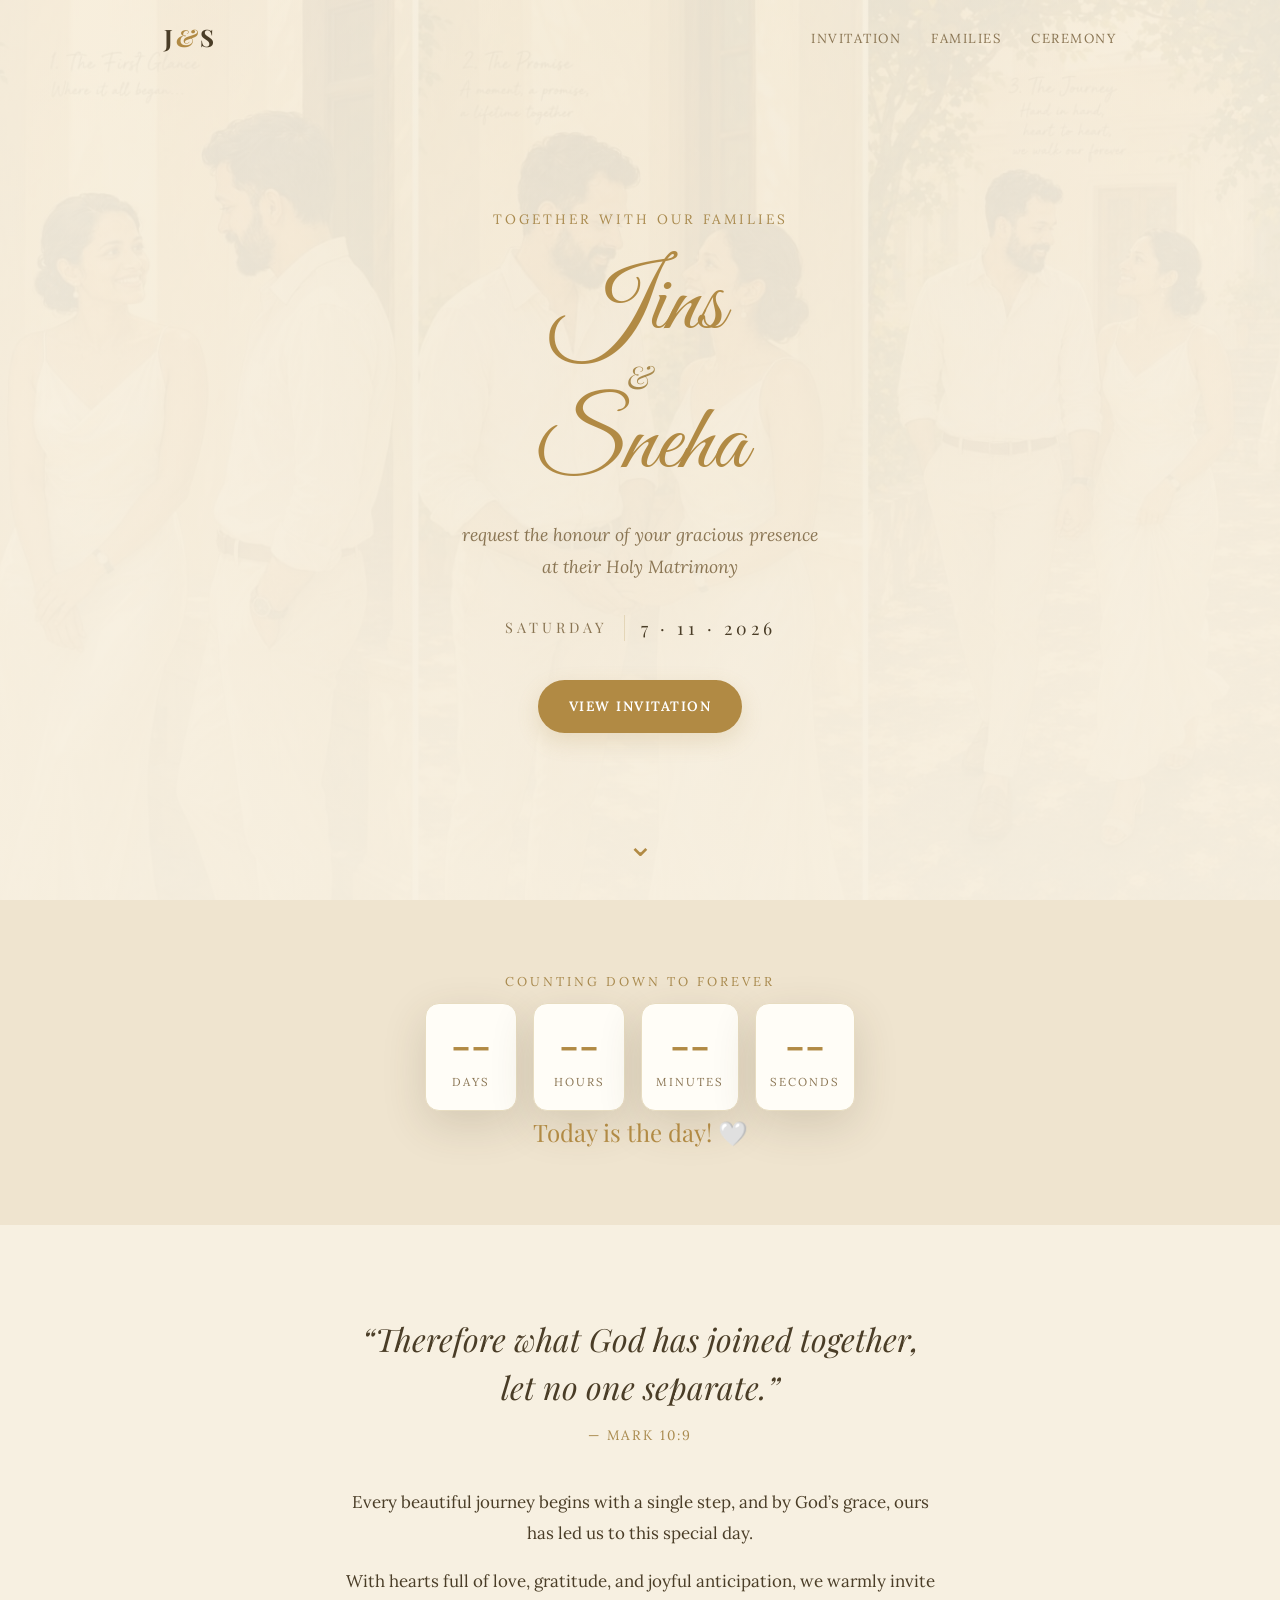
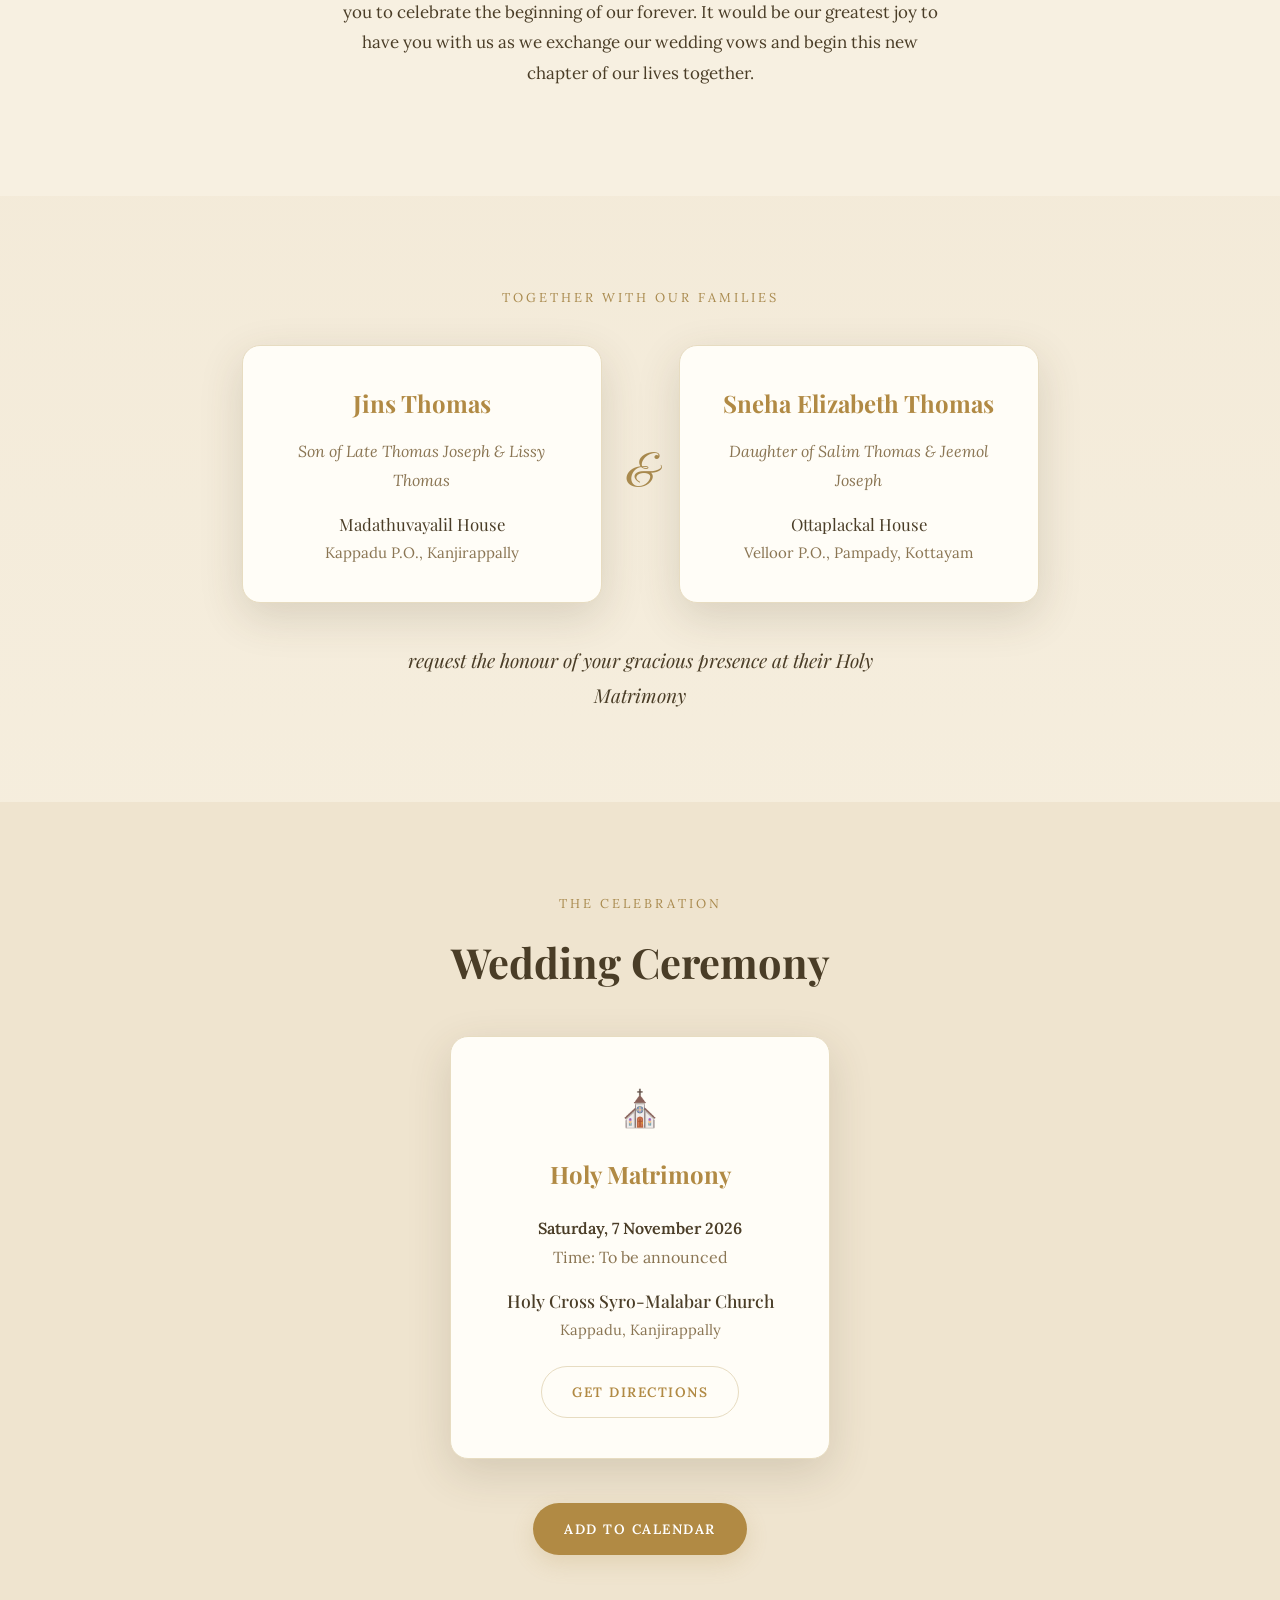
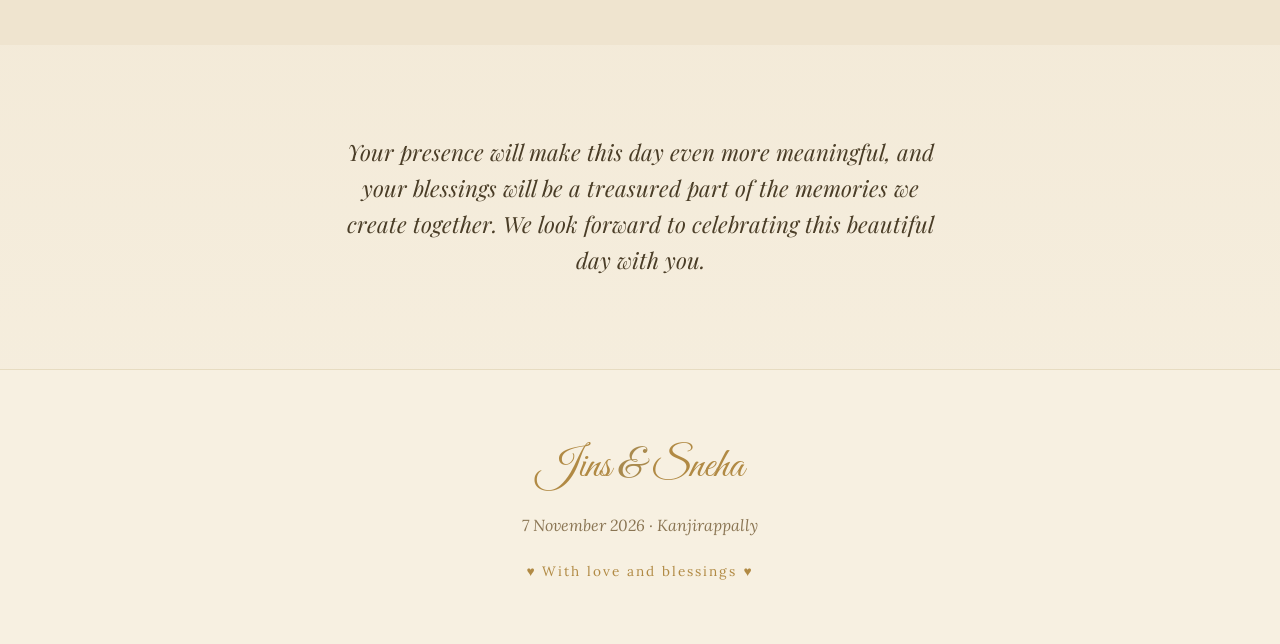
==== jins+sneha+marriage/index.html @ eb09f3a1 "Wedding invite: remove in-between scene images, keep faded background" ====
<!DOCTYPE html>
<html lang="en">
<head>
  <meta charset="UTF-8" />
  <meta name="viewport" content="width=device-width, initial-scale=1.0" />

  <title>Jins &amp; Sneha — Wedding Invitation</title>
  <meta name="description" content="Together with our families, Jins Thomas and Sneha Elizabeth Thomas warmly invite you to their Holy Matrimony on 7 November 2026." />
  <meta property="og:title" content="Jins & Sneha — Wedding Invitation" />
  <meta property="og:description" content="We warmly invite you to celebrate our Holy Matrimony on 7 November 2026 at Holy Cross Syro-Malabar Church, Kappadu." />
  <meta property="og:type" content="website" />

  <link rel="preconnect" href="https://fonts.googleapis.com" />
  <link rel="preconnect" href="https://fonts.gstatic.com" crossorigin />
  <link href="https://fonts.googleapis.com/css2?family=Playfair+Display:ital,wght@0,400;0,500;0,700;1,400&family=Lora:ital,wght@0,400;0,500;0,600;1,400&family=Great+Vibes&display=swap" rel="stylesheet" />
  <link rel="stylesheet" href="style.css" />
</head>
<body>

  <!-- ===== Falling petals (decorative) ===== -->
  <div class="falling-petals" aria-hidden="true">
    <span></span><span></span><span></span><span></span><span></span>
    <span></span><span></span><span></span><span></span><span></span>
  </div>

  <!-- ===== Navigation ===== -->
  <nav class="nav" id="nav">
    <div class="nav-inner">
      <a href="#top" class="monogram">J<span>&amp;</span>S</a>
      <button class="nav-toggle" id="navToggle" aria-label="Open menu" aria-expanded="false">
        <span></span><span></span><span></span>
      </button>
      <ul class="nav-links" id="navLinks">
        <li><a href="#invitation">Invitation</a></li>
        <li><a href="#families">Families</a></li>
        <li><a href="#ceremony">Ceremony</a></li>
      </ul>
    </div>
  </nav>

  <!-- ===== Hero ===== -->
  <header class="hero has-bg" id="top">
    <div class="hero-content">
      <p class="prelude">Together with our families</p>

      <h1 class="couple">
        <span class="couple-name">Jins</span>
        <span class="amp">&amp;</span>
        <span class="couple-name">Sneha</span>
      </h1>

      <p class="tagline">request the honour of your gracious presence<br />at their Holy Matrimony</p>

      <div class="hero-date">
        <span class="hero-day">Saturday</span>
        <span class="hero-divider"></span>
        <span class="hero-fulldate">7 · 11 · 2026</span>
      </div>

      <a href="#invitation" class="btn btn-primary">View Invitation</a>
    </div>
    <a href="#countdown" class="scroll-cue" aria-label="Scroll down">⌄</a>
  </header>

  <!-- ===== Countdown ===== -->
  <section class="countdown-section" id="countdown">
    <p class="section-kicker">Counting down to forever</p>
    <div class="countdown" id="countdown-timer" aria-live="polite">
      <div class="cd-unit"><span class="cd-num" id="cd-days">--</span><span class="cd-label">Days</span></div>
      <div class="cd-unit"><span class="cd-num" id="cd-hours">--</span><span class="cd-label">Hours</span></div>
      <div class="cd-unit"><span class="cd-num" id="cd-mins">--</span><span class="cd-label">Minutes</span></div>
      <div class="cd-unit"><span class="cd-num" id="cd-secs">--</span><span class="cd-label">Seconds</span></div>
    </div>
    <p class="countdown-done" id="countdown-done" hidden>Today is the day! 🤍</p>
  </section>

  <!-- ===== Invitation (verse + message) ===== -->
  <section class="invitation" id="invitation">
    <div class="reveal">
      <p class="verse-text">&ldquo;Therefore what God has joined together,<br />let no one separate.&rdquo;</p>
      <p class="verse-ref">— Mark 10:9</p>

      <div class="invitation-message">
        <p>Every beautiful journey begins with a single step, and by God&rsquo;s grace, ours has led us to this special day.</p>
        <p>With hearts full of love, gratitude, and joyful anticipation, we warmly invite you to celebrate the beginning of our forever. It would be our greatest joy to have you with us as we exchange our wedding vows and begin this new chapter of our lives together.</p>
      </div>
    </div>
  </section>

  <!-- ===== Families ===== -->
  <section class="families has-bg" id="families">
    <div class="reveal">
      <p class="section-kicker">Together with our families</p>
    </div>

    <div class="families-grid">
      <div class="family-block reveal">
        <h3 class="family-name">Jins Thomas</h3>
        <p class="family-parents">Son of Late Thomas Joseph &amp; Lissy Thomas</p>
        <p class="family-house">Madathuvayalil House</p>
        <p class="family-address">Kappadu P.O., Kanjirappally</p>
      </div>

      <div class="family-amp reveal" aria-hidden="true">&amp;</div>

      <div class="family-block reveal">
        <h3 class="family-name">Sneha Elizabeth Thomas</h3>
        <p class="family-parents">Daughter of Salim Thomas &amp; Jeemol Joseph</p>
        <p class="family-house">Ottaplackal House</p>
        <p class="family-address">Velloor P.O., Pampady, Kottayam</p>
      </div>
    </div>

    <p class="families-request reveal">request the honour of your gracious presence at their Holy Matrimony</p>
  </section>

  <!-- ===== Ceremony ===== -->
  <section class="events" id="ceremony">
    <div class="reveal">
      <p class="section-kicker">The Celebration</p>
      <h2 class="section-title">Wedding Ceremony</h2>
    </div>

    <div class="events-grid">
      <article class="event-card reveal">
        <span class="event-icon">⛪</span>
        <h3>Holy Matrimony</h3>
        <p class="event-meta event-date">Saturday, 7 November 2026</p>
        <!-- EDIT ME: ceremony time once confirmed -->
        <p class="event-meta event-time">Time: To be announced</p>
        <p class="event-venue">Holy Cross Syro-Malabar Church</p>
        <p class="event-address">Kappadu, Kanjirappally</p>
        <div class="event-actions">
          <!-- Opens Google Maps in directions mode (Maps app on mobile, Maps site on desktop) -->
          <a class="btn btn-outline" target="_blank" rel="noopener"
             href="https://www.google.com/maps/dir/?api=1&destination=Holy+Cross+Syro-Malabar+Church%2C+Kappadu%2C+Kanjirappally%2C+Kerala">Get Directions</a>
        </div>
      </article>
    </div>

    <div class="events-cta reveal">
      <a class="btn btn-primary" id="addToCalendar" href="#">Add to Calendar</a>
    </div>
  </section>

  <!-- ===== Closing blessing ===== -->
  <section class="verse has-bg" id="closing">
    <div class="reveal">
      <p class="closing-message">Your presence will make this day even more meaningful, and your blessings will be a treasured part of the memories we create together. We look forward to celebrating this beautiful day with you.</p>
    </div>
  </section>

  <!--
    ============================================================
    GROW INTO A FULL SITE (Plan B) — add sections here when ready:
      Reception details · Schedule · Travel & stay · RSVP · Wishes
    The nav and styles are ready to extend.
    ============================================================
  -->

  <!-- ===== Footer ===== -->
  <footer class="footer" id="footer">
    <p class="footer-couple">Jins <span>&amp;</span> Sneha</p>
    <p class="footer-note">7 November 2026 · Kanjirappally</p>
    <p class="footer-made">&hearts; With love and blessings &hearts;</p>
  </footer>

  <script src="script.js"></script>
</body>
</html>
---- jins+sneha+marriage/style.css ----
*, *::before, *::after {
  margin: 0; padding: 0; box-sizing: border-box;
}

:root {
  /* Warm golden-ivory palette, matched to the couple's painterly portraits */
  --rose: #b18a44;          /* primary accent (antique gold) */
  --rose-deep: #8f6c2c;     /* accent hover */
  --rose-light: #e7dcc1;    /* soft lines / petals */
  --rose-glow: rgba(177, 138, 68, 0.20);
  --bg: #f7f0e1;            /* warm ivory */
  --bg-warm: #efe4cf;       /* deeper cream */
  --card: #fffdf7;
  --text: #4a3d27;          /* warm espresso */
  --text-soft: #8a7553;
  --gold: #a98a4e;
  --gold-soft: #e4d6b8;
  --sage: #8b9670;          /* foliage accent */
  --shadow: 0 14px 44px rgba(74, 61, 39, 0.16);
  --serif: 'Lora', Georgia, serif;
  --display: 'Playfair Display', Georgia, serif;
  --script: 'Great Vibes', cursive;
}

html { scroll-behavior: smooth; }

body {
  font-family: var(--serif);
  background: var(--bg);
  color: var(--text);
  line-height: 1.8;
  overflow-x: hidden;
}

a { color: inherit; text-decoration: none; }
ul { list-style: none; }
img { display: block; max-width: 100%; }

/* ---------- SHARED ---------- */
.section-kicker {
  font-family: var(--serif);
  font-size: 0.8rem;
  letter-spacing: 3px;
  text-transform: uppercase;
  color: var(--gold);
  text-align: center;
  margin-bottom: 10px;
}

.section-title {
  font-family: var(--display);
  font-weight: 700;
  font-size: clamp(1.8rem, 4.5vw, 2.6rem);
  text-align: center;
  color: var(--text);
  margin-bottom: 36px;
}

.btn {
  display: inline-flex;
  align-items: center;
  justify-content: center;
  gap: 8px;
  font-family: var(--serif);
  font-size: 0.85rem;
  font-weight: 600;
  letter-spacing: 1.5px;
  text-transform: uppercase;
  padding: 13px 30px;
  border-radius: 100px;
  cursor: pointer;
  transition: transform 0.25s ease, box-shadow 0.25s ease, background 0.25s ease, color 0.25s ease;
  border: 1.5px solid transparent;
}

.btn-primary {
  background: var(--rose);
  color: #fff;
  box-shadow: 0 8px 22px var(--rose-glow);
}
.btn-primary:hover {
  background: var(--rose-deep);
  transform: translateY(-2px);
  box-shadow: 0 12px 28px var(--rose-glow);
}

.btn-outline {
  background: transparent;
  color: var(--rose);
  border-color: var(--rose-light);
}
.btn-outline:hover {
  border-color: var(--rose);
  background: var(--rose-light);
  transform: translateY(-2px);
}

/* ---------- FALLING PETALS ---------- */
.falling-petals {
  position: fixed;
  inset: 0;
  pointer-events: none;
  z-index: 0;
  overflow: hidden;
}

.falling-petals span {
  position: absolute;
  top: -40px;
  width: 12px; height: 12px;
  background: var(--rose-light);
  border-radius: 50% 0 50% 50%;
  opacity: 0.5;
  animation: fall linear infinite;
}

.falling-petals span:nth-child(1)  { left:  5%; animation-duration: 11s; animation-delay: 0s;   width: 10px; height: 10px; }
.falling-petals span:nth-child(2)  { left: 15%; animation-duration: 14s; animation-delay: 2s;   width: 14px; height: 14px; }
.falling-petals span:nth-child(3)  { left: 28%; animation-duration: 10s; animation-delay: 4s; }
.falling-petals span:nth-child(4)  { left: 40%; animation-duration: 16s; animation-delay: 1s;   width: 8px;  height: 8px; }
.falling-petals span:nth-child(5)  { left: 55%; animation-duration: 12s; animation-delay: 3s; }
.falling-petals span:nth-child(6)  { left: 65%; animation-duration: 15s; animation-delay: 5s;   width: 14px; height: 14px; }
.falling-petals span:nth-child(7)  { left: 75%; animation-duration: 11s; animation-delay: 2.5s; width: 10px; height: 10px; }
.falling-petals span:nth-child(8)  { left: 82%; animation-duration: 13s; animation-delay: 0.5s; }
.falling-petals span:nth-child(9)  { left: 90%; animation-duration: 17s; animation-delay: 4s;   width: 9px;  height: 9px; }
.falling-petals span:nth-child(10) { left: 48%; animation-duration: 14s; animation-delay: 6s;   width: 11px; height: 11px; }

@keyframes fall {
  0%   { top: -40px; transform: rotate(0deg) translateX(0); opacity: 0.6; }
  50%  { transform: rotate(180deg) translateX(40px); opacity: 0.4; }
  100% { top: 105vh; transform: rotate(360deg) translateX(-20px); opacity: 0; }
}

/* ---------- NAV ---------- */
.nav {
  position: fixed;
  top: 0; left: 0; right: 0;
  z-index: 50;
  padding: 16px 0;
  transition: background 0.3s ease, box-shadow 0.3s ease, padding 0.3s ease;
}
.nav.scrolled {
  background: rgba(253, 246, 240, 0.92);
  backdrop-filter: blur(10px);
  box-shadow: 0 2px 20px rgba(61, 32, 40, 0.06);
  padding: 10px 0;
}

.nav-inner {
  max-width: 1000px;
  margin: 0 auto;
  padding: 0 24px;
  display: flex;
  align-items: center;
  justify-content: space-between;
}

.monogram {
  font-family: var(--display);
  font-size: 1.5rem;
  font-weight: 700;
  color: var(--text);
  letter-spacing: 1px;
}
.monogram span { color: var(--rose); font-style: italic; margin: 0 2px; }

.nav-links {
  display: flex;
  gap: 30px;
}
.nav-links a {
  font-size: 0.82rem;
  letter-spacing: 1.5px;
  text-transform: uppercase;
  color: var(--text-soft);
  transition: color 0.2s ease;
}
.nav-links a:hover { color: var(--rose); }

.nav-toggle {
  display: none;
  flex-direction: column;
  gap: 5px;
  background: none;
  border: none;
  cursor: pointer;
  padding: 6px;
}
.nav-toggle span {
  display: block;
  width: 24px; height: 2px;
  background: var(--text);
  border-radius: 2px;
  transition: transform 0.3s ease, opacity 0.3s ease;
}

/* ---------- HERO ---------- */
.hero {
  position: relative;
  z-index: 1;
  min-height: 100vh;
  display: flex;
  align-items: center;
  justify-content: center;
  text-align: center;
  padding: 100px 24px 60px;
  background: radial-gradient(ellipse at 50% 30%, var(--bg-warm) 0%, var(--bg) 70%);
}

.hero-content {
  max-width: 640px;
  animation: fadeUp 1.2s ease both;
}

.prelude {
  font-size: 0.85rem;
  letter-spacing: 3px;
  text-transform: uppercase;
  color: var(--gold);
  margin-bottom: 26px;
}

.couple {
  font-family: var(--display);
  font-weight: 400;
  line-height: 1.1;
  margin-bottom: 26px;
  display: flex;
  flex-direction: column;
  align-items: center;
  gap: 4px;
}
.couple-name {
  font-family: var(--script);
  font-weight: 400;
  color: var(--rose);
  font-size: clamp(3.2rem, 13vw, 6rem);
  line-height: 1;
}
.couple .amp {
  font-family: var(--display);
  font-style: italic;
  color: var(--gold);
  font-size: clamp(1.4rem, 4vw, 2rem);
}

.tagline {
  font-style: italic;
  color: var(--text-soft);
  font-size: 1.1rem;
  margin-bottom: 30px;
}

.hero-date {
  display: flex;
  align-items: center;
  justify-content: center;
  gap: 16px;
  margin-bottom: 36px;
  font-family: var(--display);
}
.hero-day {
  text-transform: uppercase;
  letter-spacing: 4px;
  font-size: 0.9rem;
  color: var(--text-soft);
}
.hero-divider {
  width: 1px; height: 26px;
  background: var(--gold-soft);
}
.hero-fulldate {
  letter-spacing: 4px;
  font-size: 1.1rem;
  color: var(--text);
}

.scroll-cue {
  position: absolute;
  bottom: 26px;
  left: 50%;
  transform: translateX(-50%);
  font-size: 2rem;
  color: var(--rose);
  animation: bob 1.8s ease-in-out infinite;
}

@keyframes bob {
  0%, 100% { transform: translate(-50%, 0); }
  50%      { transform: translate(-50%, 8px); }
}

/* ---------- COUNTDOWN ---------- */
.countdown-section {
  position: relative;
  z-index: 1;
  text-align: center;
  padding: 70px 24px;
  background: var(--bg-warm);
}
.countdown {
  display: flex;
  justify-content: center;
  flex-wrap: wrap;
  gap: 16px;
  margin-top: 8px;
}
.cd-unit {
  background: var(--card);
  border: 1px solid var(--rose-light);
  border-radius: 14px;
  padding: 18px 14px;
  min-width: 92px;
  box-shadow: var(--shadow);
}
.cd-num {
  display: block;
  font-family: var(--display);
  font-size: clamp(1.8rem, 5vw, 2.6rem);
  font-weight: 700;
  color: var(--rose);
  line-height: 1;
}
.cd-label {
  display: block;
  margin-top: 8px;
  font-size: 0.72rem;
  letter-spacing: 2px;
  text-transform: uppercase;
  color: var(--text-soft);
}
.countdown-done {
  font-family: var(--display);
  font-size: 1.5rem;
  color: var(--rose);
}

/* ---------- STORY ---------- */
.story {
  position: relative;
  z-index: 1;
  padding: 90px 24px;
  max-width: 720px;
  margin: 0 auto;
  text-align: center;
}
.story-text {
  max-width: 580px;
  margin: 0 auto;
}
.story-text p {
  margin-bottom: 18px;
  font-size: 1.05rem;
  color: var(--text);
}

/* ---------- EVENTS ---------- */
.events {
  position: relative;
  z-index: 1;
  padding: 90px 24px;
  background: var(--bg-warm);
}
.events-grid {
  display: flex;
  flex-wrap: wrap;
  justify-content: center;
  gap: 28px;
  max-width: 880px;
  margin: 0 auto;
}
.event-card {
  background: var(--card);
  border: 1px solid var(--rose-light);
  border-radius: 18px;
  padding: 40px 34px;
  width: min(380px, 100%);
  text-align: center;
  box-shadow: var(--shadow);
  transition: transform 0.3s ease, box-shadow 0.3s ease;
}
.event-card:hover {
  transform: translateY(-4px);
  box-shadow: 0 18px 48px rgba(201, 80, 107, 0.16);
}
.event-icon { font-size: 2.2rem; }
.event-card h3 {
  font-family: var(--display);
  font-weight: 700;
  font-size: 1.5rem;
  color: var(--rose);
  margin: 12px 0 18px;
}
.event-meta {
  font-size: 1rem;
  color: var(--text);
}
.event-date { font-weight: 600; }
.event-time { color: var(--text-soft); margin-bottom: 14px; }
.event-venue {
  font-family: var(--display);
  font-size: 1.1rem;
  font-weight: 500;
  margin-top: 6px;
}
.event-address {
  font-size: 0.92rem;
  color: var(--text-soft);
  margin-bottom: 22px;
}
.events-cta {
  text-align: center;
  margin-top: 44px;
}

/* ---------- INVITATION (verse + message) ---------- */
.invitation {
  position: relative;
  z-index: 1;
  padding: 90px 24px;
  text-align: center;
}
.invitation .verse-text { margin-bottom: 12px; }
.invitation-message {
  max-width: 600px;
  margin: 40px auto 0;
}
.invitation-message p {
  font-size: 1.06rem;
  color: var(--text);
  margin-bottom: 18px;
}

/* ---------- FAMILIES ---------- */
.families {
  position: relative;
  z-index: 1;
  padding: 90px 24px;
  background: var(--bg-warm);
}
.families .section-kicker { margin-bottom: 36px; }
.families-grid {
  display: flex;
  flex-wrap: wrap;
  align-items: center;
  justify-content: center;
  gap: 24px;
  max-width: 880px;
  margin: 0 auto;
}
.family-block {
  background: var(--card);
  border: 1px solid var(--rose-light);
  border-radius: 18px;
  padding: 36px 30px;
  width: min(360px, 100%);
  text-align: center;
  box-shadow: var(--shadow);
}
.family-name {
  font-family: var(--display);
  font-weight: 700;
  font-size: 1.5rem;
  color: var(--rose);
  margin-bottom: 12px;
}
.family-parents {
  font-style: italic;
  color: var(--text-soft);
  margin-bottom: 14px;
}
.family-house {
  font-family: var(--display);
  font-size: 1.05rem;
  color: var(--text);
}
.family-address {
  font-size: 0.94rem;
  color: var(--text-soft);
}
.family-amp {
  font-family: var(--script);
  font-size: 3rem;
  color: var(--gold);
  line-height: 1;
}
.families-request {
  max-width: 560px;
  margin: 40px auto 0;
  text-align: center;
  font-family: var(--display);
  font-style: italic;
  font-size: 1.2rem;
  color: var(--text);
}

/* ---------- VERSE ---------- */
.verse {
  position: relative;
  z-index: 1;
  padding: 90px 24px;
  text-align: center;
  background: var(--bg-warm);
}
.verse-text {
  font-family: var(--display);
  font-style: italic;
  font-size: clamp(1.4rem, 3.5vw, 2rem);
  color: var(--text);
  line-height: 1.5;
  max-width: 640px;
  margin: 0 auto 16px;
}
.verse-ref {
  letter-spacing: 2px;
  text-transform: uppercase;
  font-size: 0.85rem;
  color: var(--gold);
}
.closing-message {
  max-width: 620px;
  margin: 0 auto;
  font-family: var(--display);
  font-style: italic;
  font-size: clamp(1.1rem, 2.6vw, 1.4rem);
  line-height: 1.6;
  color: var(--text);
}

/* ---------- FOOTER ---------- */
.footer {
  position: relative;
  z-index: 1;
  text-align: center;
  padding: 60px 24px;
  background: var(--bg);
  border-top: 1px solid var(--rose-light);
}
.footer-couple {
  font-family: var(--script);
  font-size: 2.6rem;
  color: var(--rose);
}
.footer-couple span { color: var(--gold); }
.footer-note {
  font-style: italic;
  color: var(--text-soft);
  margin: 6px 0 20px;
}
.footer-made {
  color: var(--rose);
  font-size: 0.85rem;
  letter-spacing: 2px;
}

/* ---------- FADED BACKGROUND (behind select sections) ---------- */
.has-bg { position: relative; isolation: isolate; }
.has-bg::before {
  content: "";
  position: absolute;
  inset: 0;
  background-image: url("bg.jpg");
  background-size: cover;
  background-position: center;
  background-attachment: fixed;
  opacity: 0.14;
  z-index: -1;
  pointer-events: none;
}
.has-bg::after {
  /* soft ivory wash so text stays readable over the image */
  content: "";
  position: absolute;
  inset: 0;
  background: linear-gradient(180deg, rgba(247,240,225,0.55), rgba(247,240,225,0.78));
  z-index: -1;
  pointer-events: none;
}

/* ---------- REVEAL ANIMATION ---------- */
.reveal {
  opacity: 0;
  transform: translateY(30px);
  transition: opacity 0.8s ease, transform 0.8s ease;
}
.reveal.is-visible {
  opacity: 1;
  transform: translateY(0);
}

@keyframes fadeUp {
  from { opacity: 0; transform: translateY(30px); }
  to   { opacity: 1; transform: translateY(0); }
}

/* ---------- RESPONSIVE ---------- */
@media (max-width: 720px) {
  .nav-toggle { display: flex; }
  .nav-links {
    position: fixed;
    top: 0; right: -100%;
    width: 250px; height: 100vh;
    background: var(--bg);
    flex-direction: column;
    justify-content: center;
    align-items: center;
    gap: 28px;
    padding: 40px;
    box-shadow: -8px 0 30px rgba(61, 32, 40, 0.1);
    transition: right 0.35s ease;
  }
  .nav-links.open { right: 0; }
  .nav-toggle.open span:nth-child(1) { transform: translateY(7px) rotate(45deg); }
  .nav-toggle.open span:nth-child(2) { opacity: 0; }
  .nav-toggle.open span:nth-child(3) { transform: translateY(-7px) rotate(-45deg); }
}

@media (max-width: 720px) {
  /* fixed backgrounds are janky on mobile — pin them to the section */
  .has-bg::before { background-attachment: scroll; }
  .family-amp { font-size: 2.4rem; }
}

@media (max-width: 500px) {
  .cd-unit { min-width: 70px; padding: 14px 10px; }
  .event-card { padding: 32px 24px; }
}

@media (prefers-reduced-motion: reduce) {
  *, *::before, *::after { animation-duration: 0.001ms !important; animation-iteration-count: 1 !important; }
  html { scroll-behavior: auto; }
  .reveal { opacity: 1; transform: none; transition: none; }
}
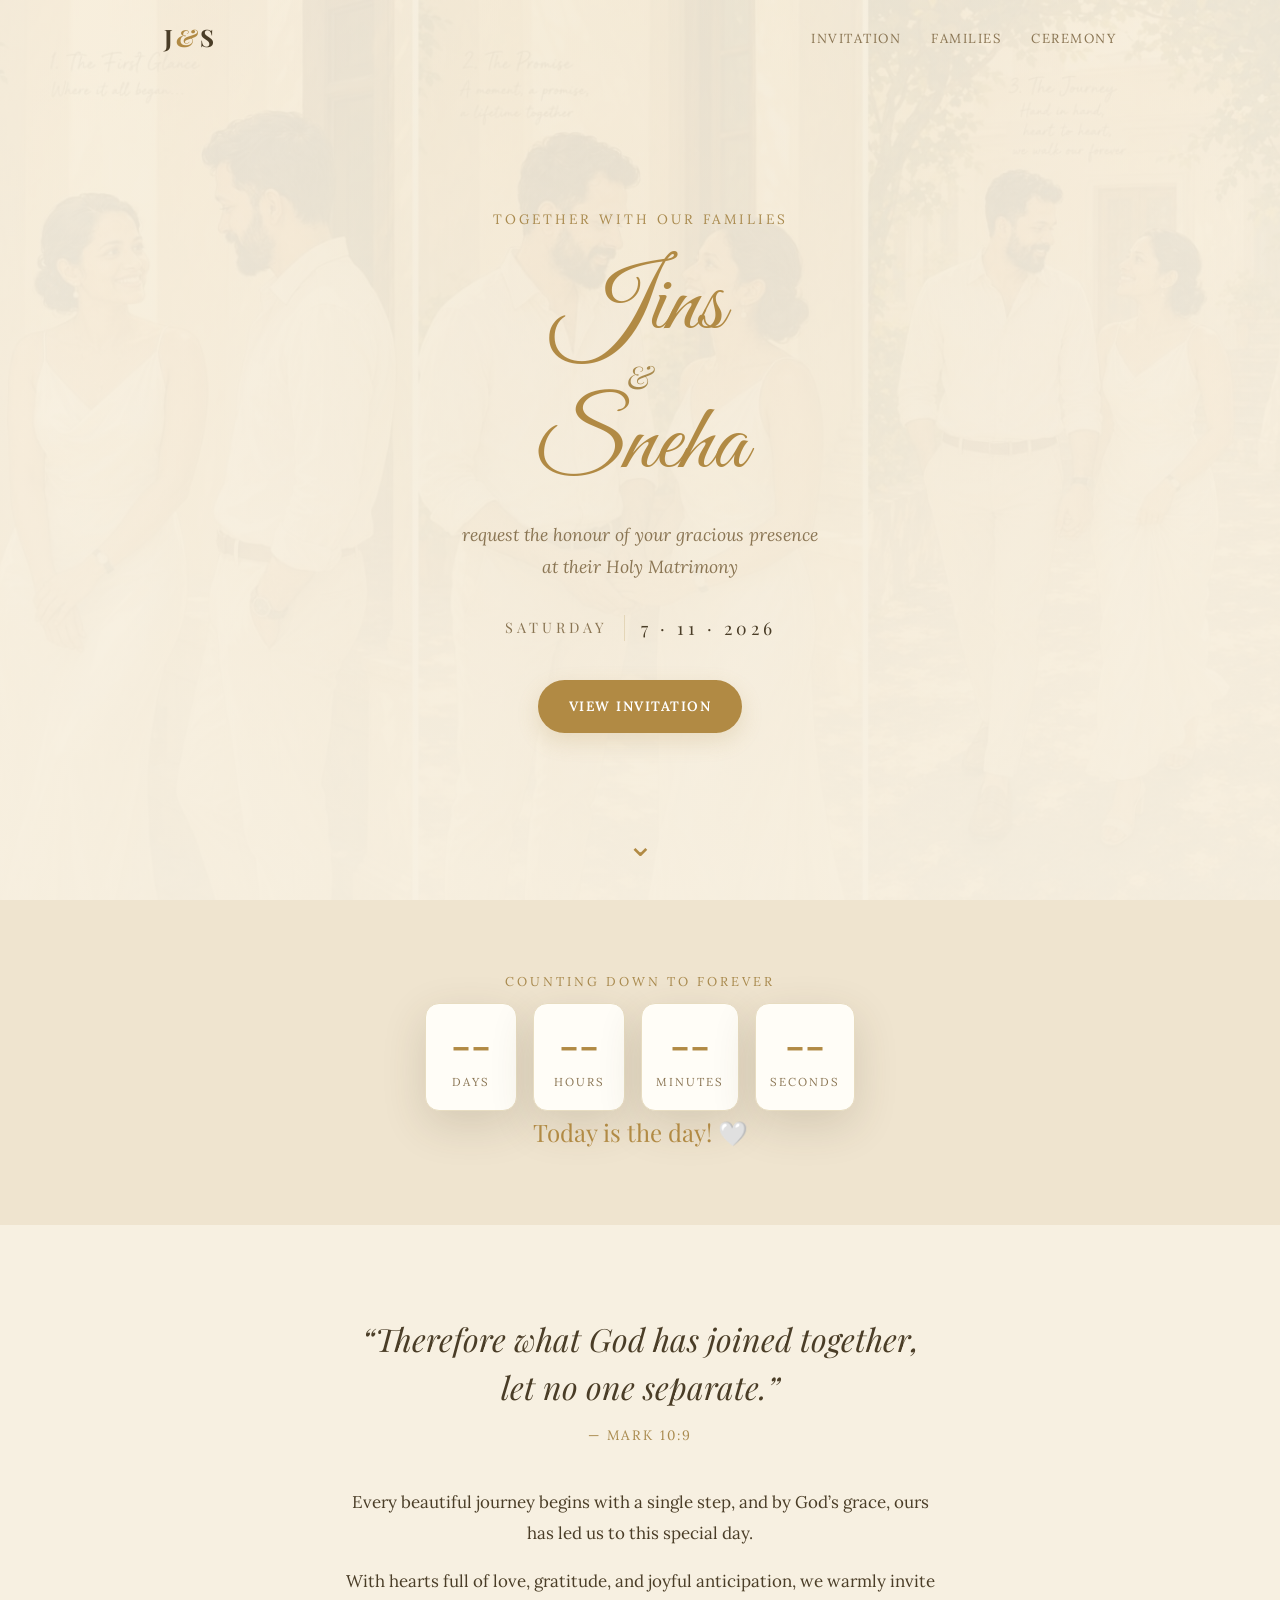
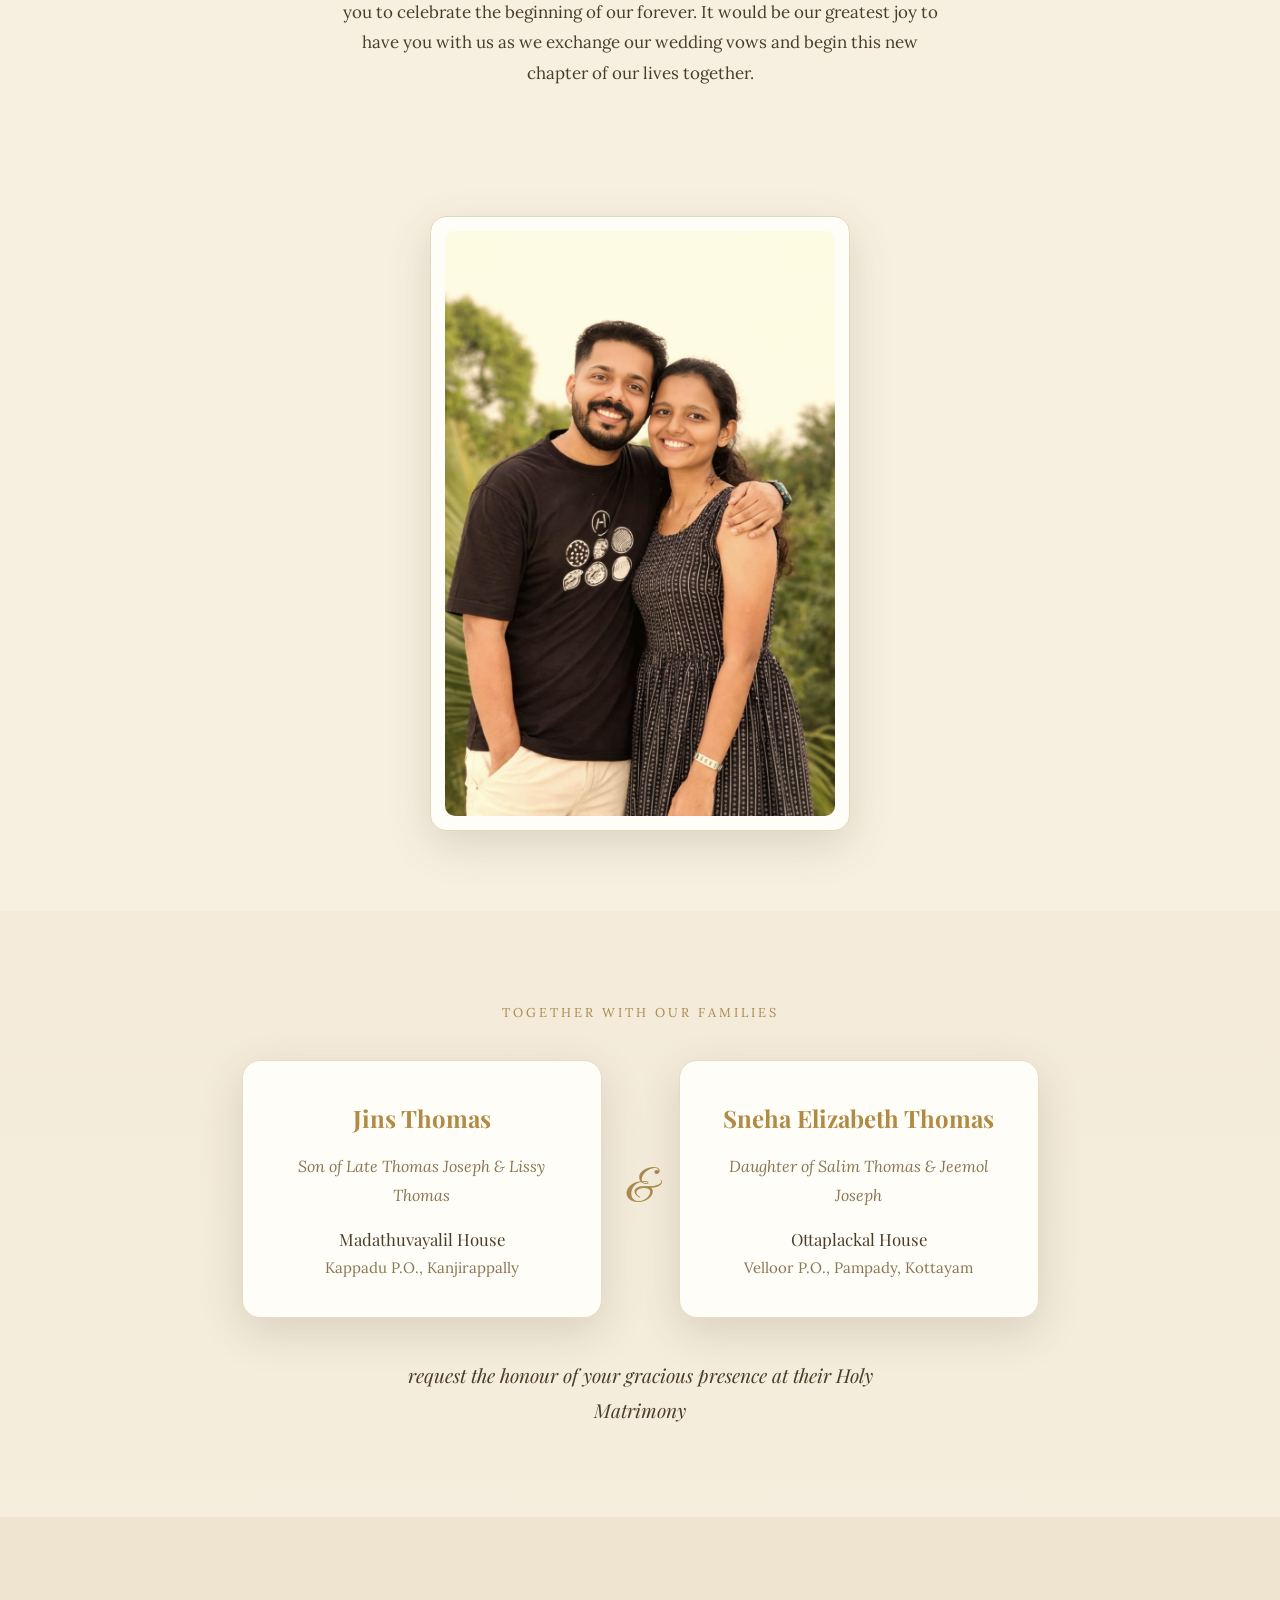
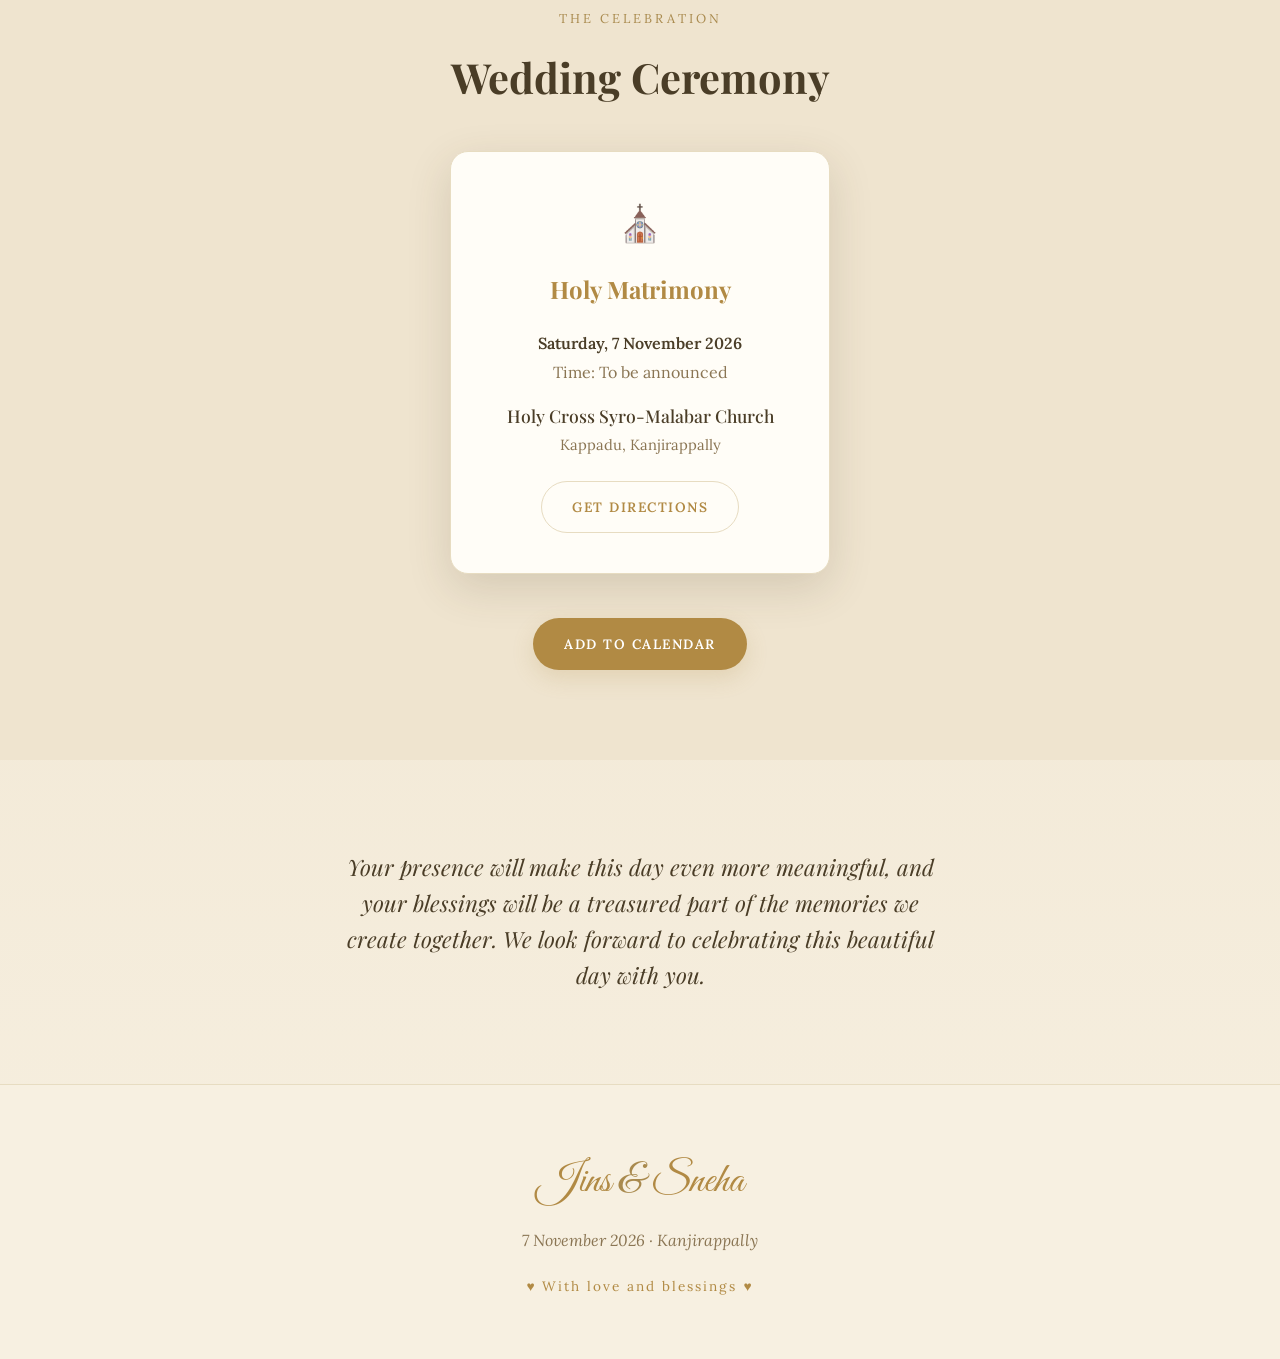
==== commit 62cba0a5: "Wedding invite: add color-graded couple photo" ====
--- a/jins+sneha+marriage/index.html
+++ b/jins+sneha+marriage/index.html
@@ -87,6 +87,13 @@
     </div>
   </section>
 
+  <!-- ===== Portrait ===== -->
+  <section class="portrait">
+    <figure class="portrait-frame reveal">
+      <img src="couple.jpg" alt="Jins and Sneha" loading="lazy" />
+    </figure>
+  </section>
+
   <!-- ===== Families ===== -->
   <section class="families has-bg" id="families">
     <div class="reveal">
--- a/jins+sneha+marriage/style.css
+++ b/jins+sneha+marriage/style.css
@@ -429,6 +429,34 @@
   font-size: 1.06rem;
   color: var(--text);
   margin-bottom: 18px;
+}
+
+/* ---------- PORTRAIT ---------- */
+.portrait {
+  position: relative;
+  z-index: 1;
+  padding: 20px 24px 80px;
+  display: flex;
+  justify-content: center;
+}
+.portrait-frame {
+  width: min(420px, 86vw);
+  padding: 14px;
+  background: var(--card);
+  border: 1px solid var(--gold-soft);
+  border-radius: 16px;
+  box-shadow: var(--shadow);
+  transition: transform 0.5s ease, box-shadow 0.5s ease;
+}
+.portrait-frame:hover {
+  transform: translateY(-5px);
+  box-shadow: 0 22px 56px rgba(177, 138, 68, 0.22);
+}
+.portrait-frame img {
+  display: block;
+  width: 100%;
+  height: auto;
+  border-radius: 10px;
 }
 
 /* ---------- FAMILIES ---------- */
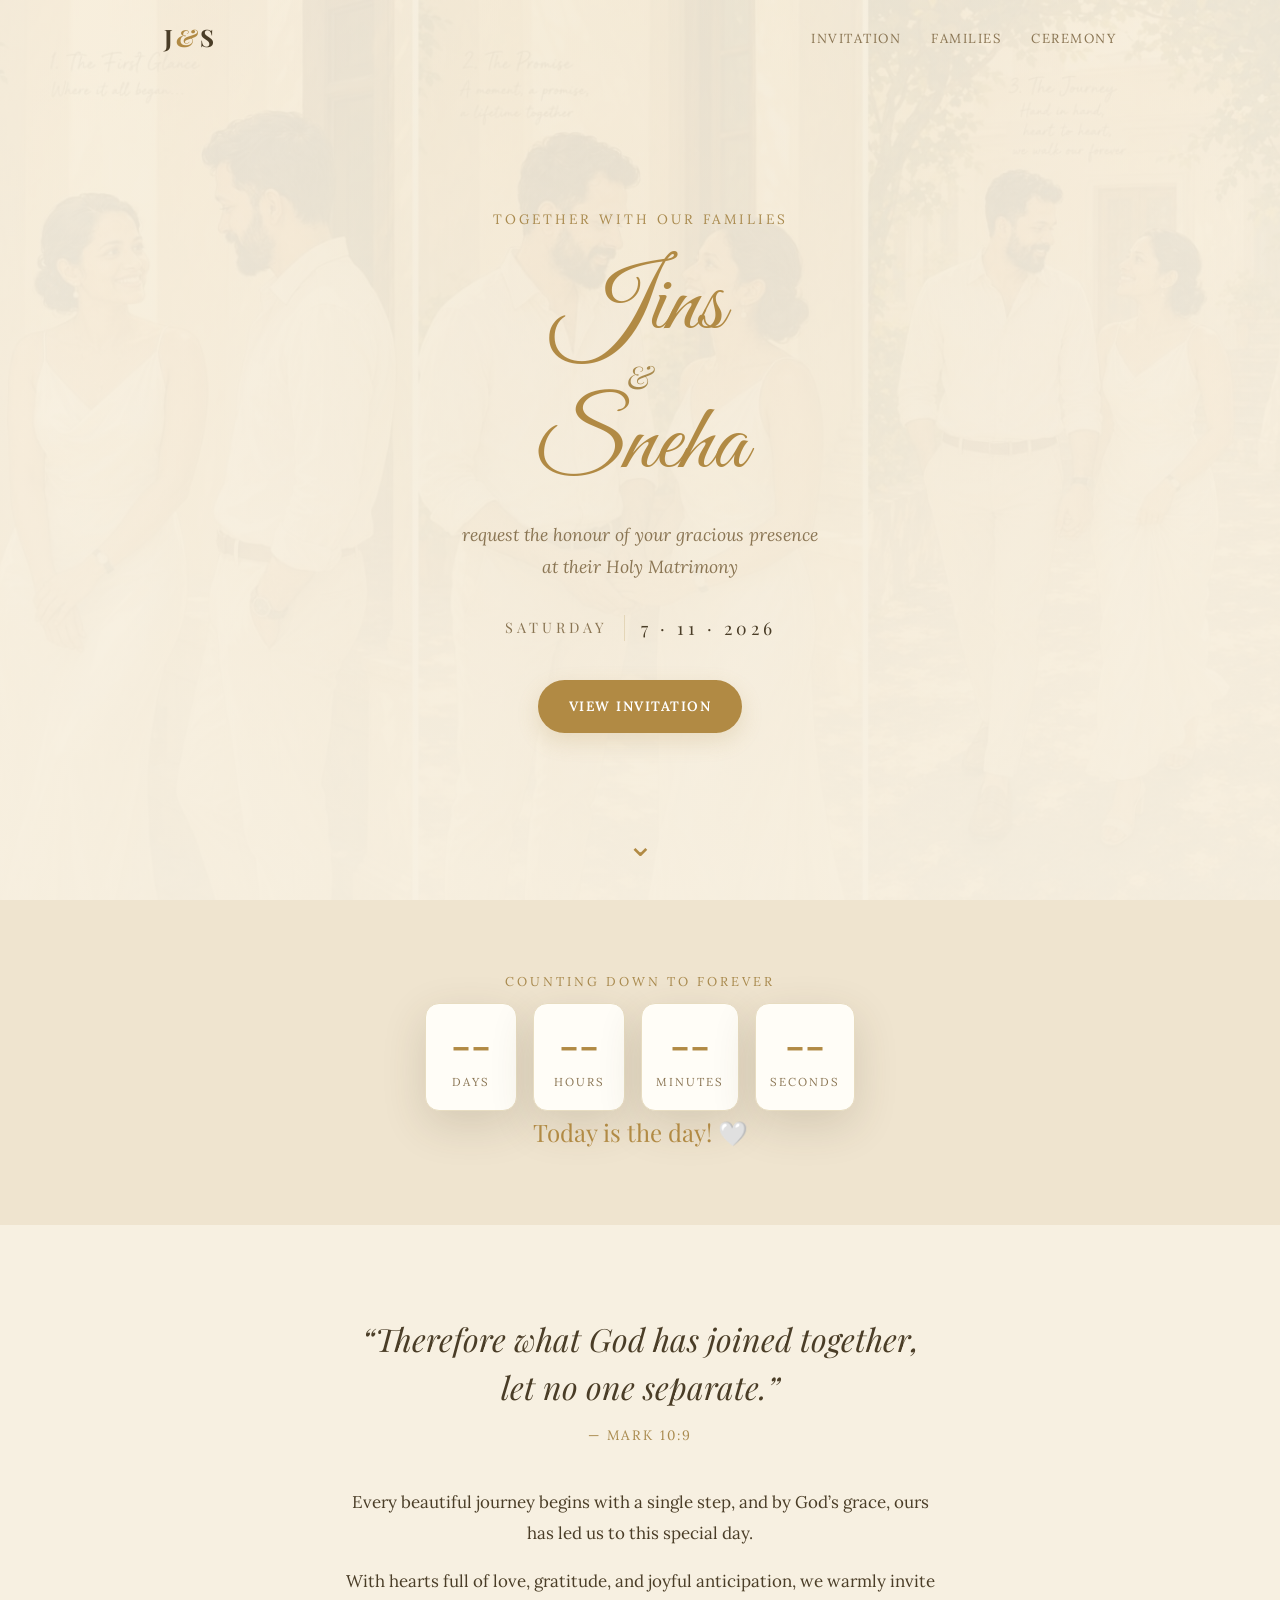
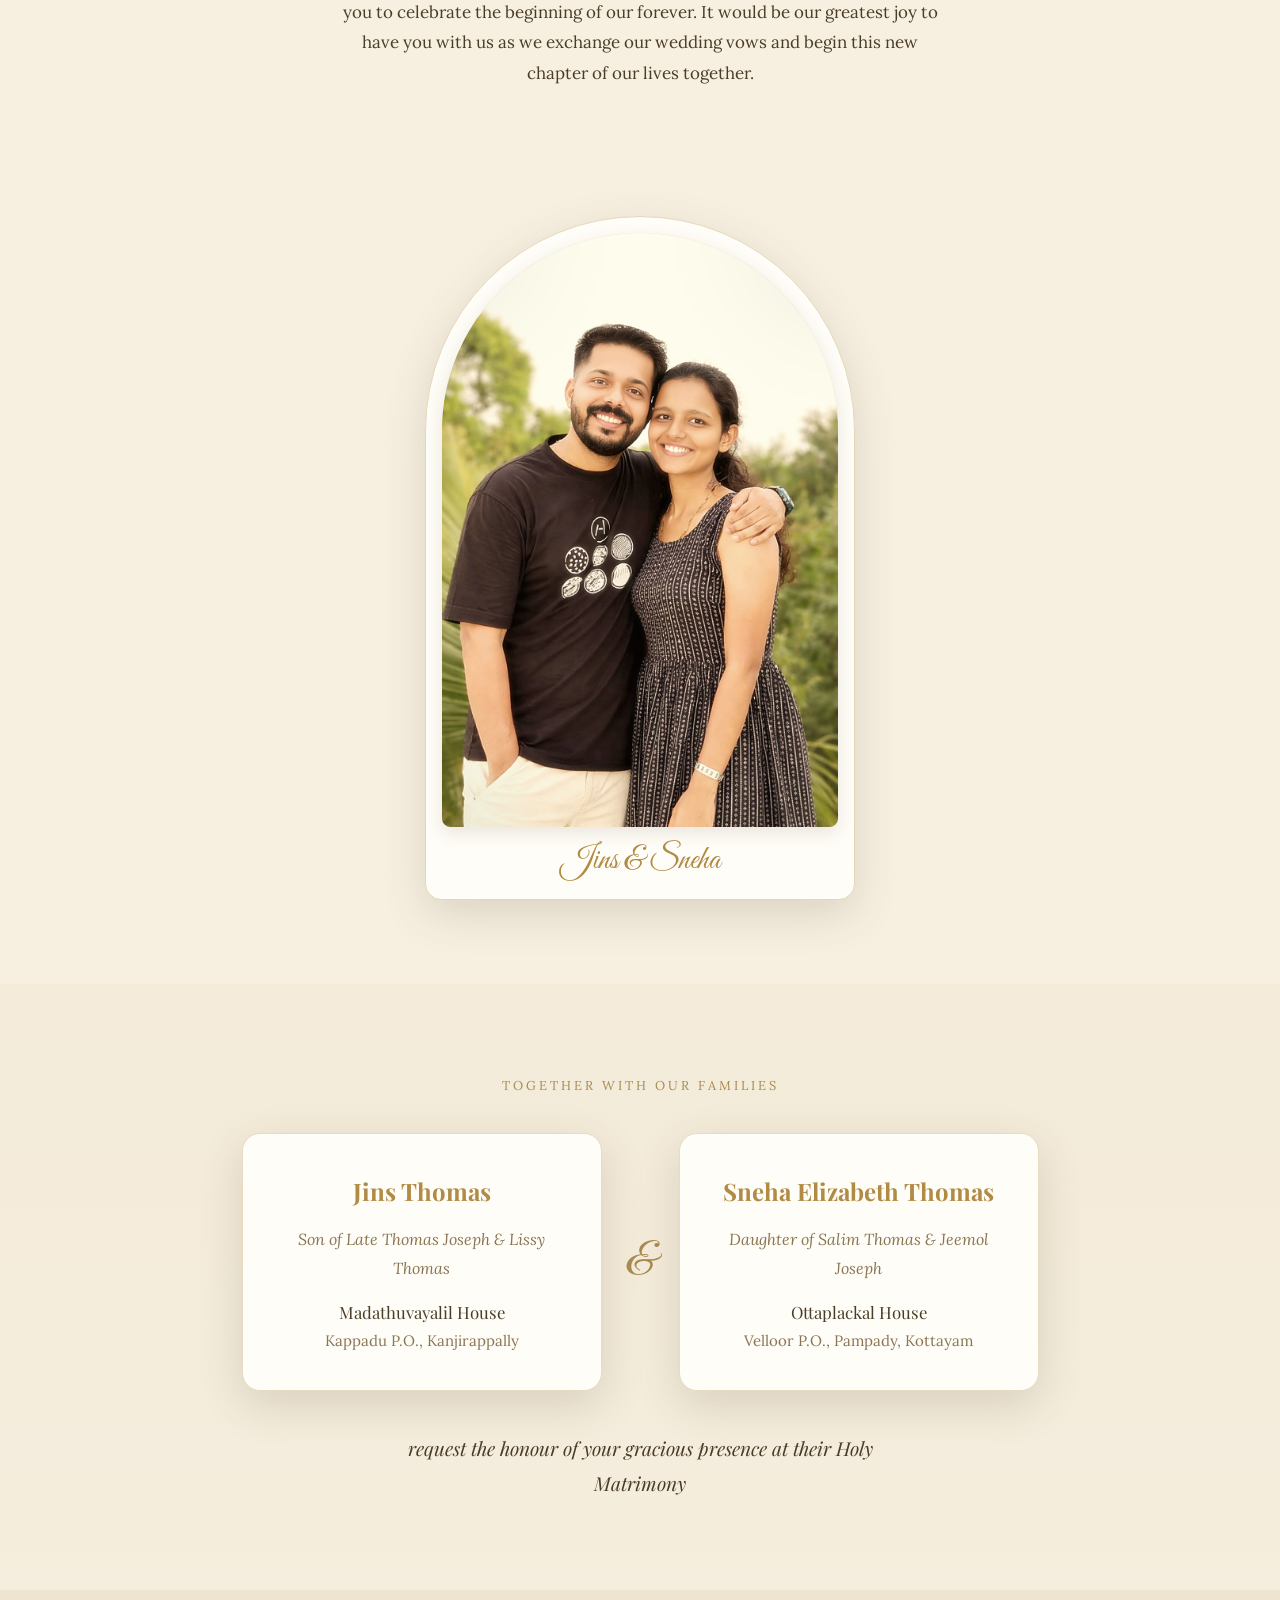
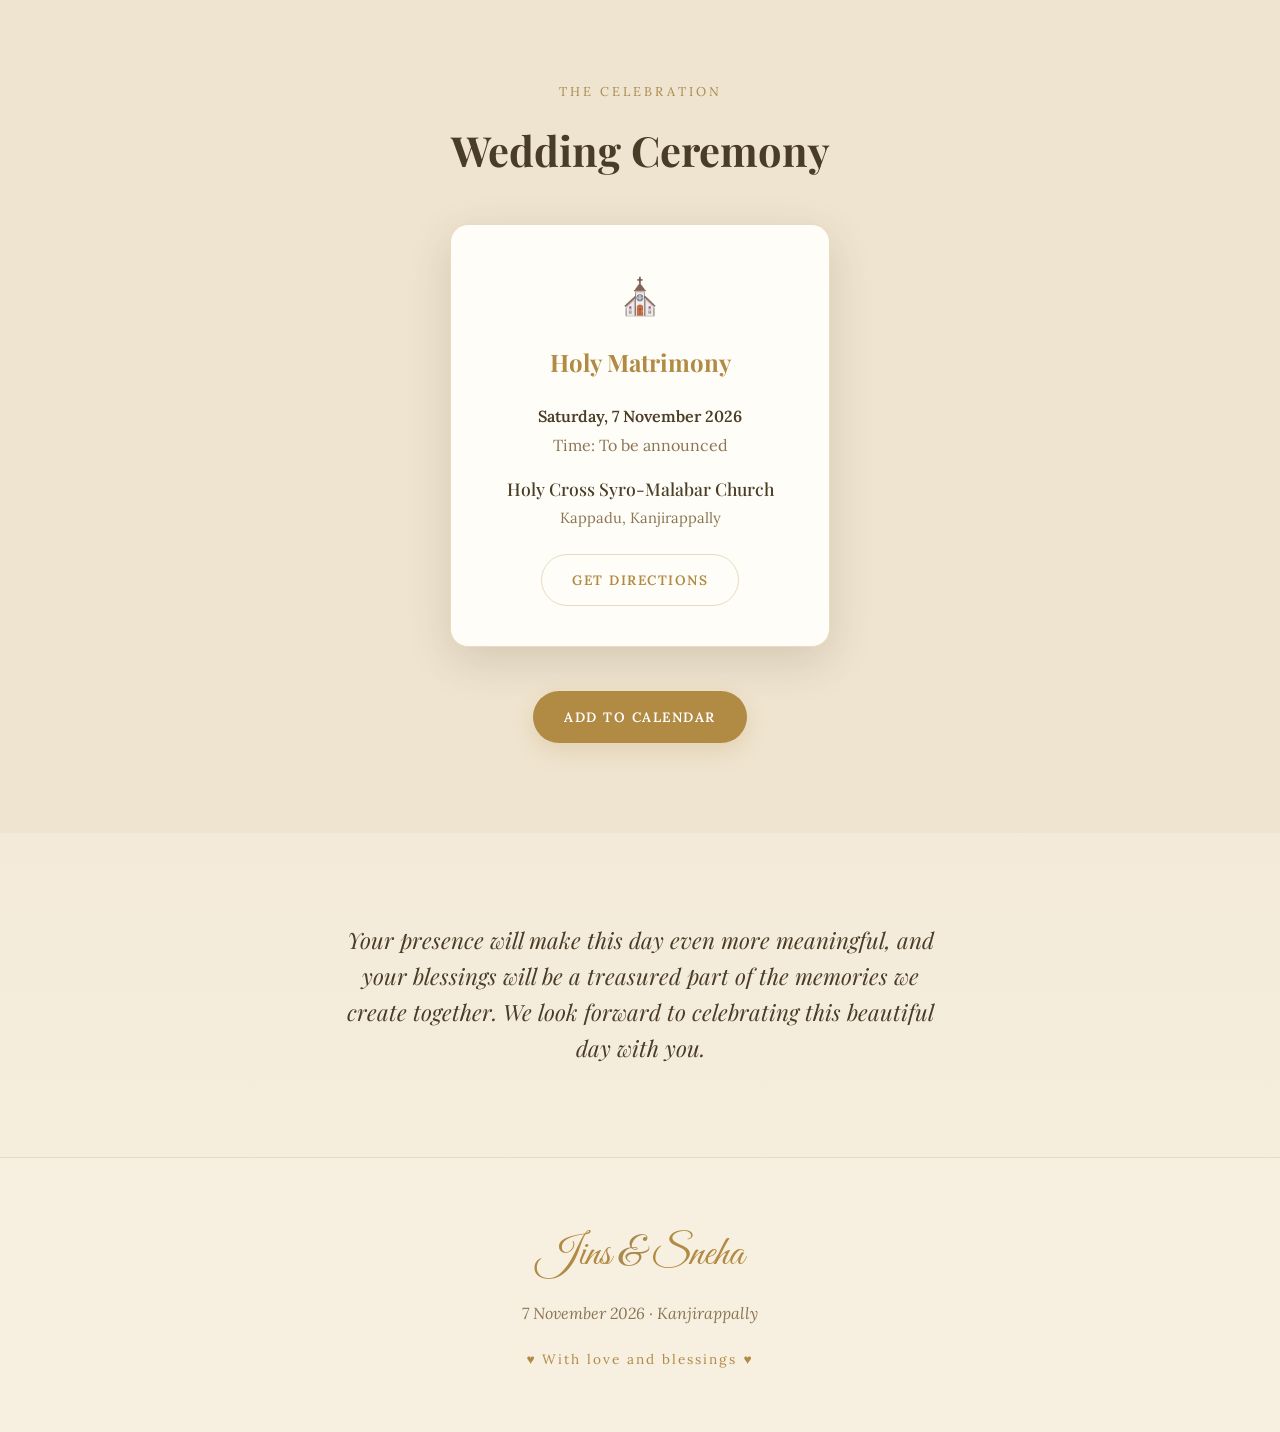
==== commit 5c20d771: "Wedding invite: editorial-grade couple photo in arched frame with caption" ====
--- a/jins+sneha+marriage/index.html
+++ b/jins+sneha+marriage/index.html
@@ -90,7 +90,10 @@
   <!-- ===== Portrait ===== -->
   <section class="portrait">
     <figure class="portrait-frame reveal">
-      <img src="couple.jpg" alt="Jins and Sneha" loading="lazy" />
+      <span class="portrait-arch">
+        <img src="couple.jpg" alt="Jins and Sneha" loading="lazy" />
+      </span>
+      <figcaption class="portrait-caption">Jins &amp; Sneha</figcaption>
     </figure>
   </section>
 
--- a/jins+sneha+marriage/style.css
+++ b/jins+sneha+marriage/style.css
@@ -435,28 +435,42 @@
 .portrait {
   position: relative;
   z-index: 1;
-  padding: 20px 24px 80px;
+  padding: 20px 24px 84px;
   display: flex;
   justify-content: center;
 }
 .portrait-frame {
-  width: min(420px, 86vw);
-  padding: 14px;
+  width: min(430px, 86vw);
+  padding: 16px 16px 22px;
   background: var(--card);
   border: 1px solid var(--gold-soft);
-  border-radius: 16px;
+  border-radius: 240px 240px 18px 18px;   /* elegant arch top */
   box-shadow: var(--shadow);
+  text-align: center;
   transition: transform 0.5s ease, box-shadow 0.5s ease;
 }
 .portrait-frame:hover {
   transform: translateY(-5px);
-  box-shadow: 0 22px 56px rgba(177, 138, 68, 0.22);
-}
-.portrait-frame img {
+  box-shadow: 0 24px 60px rgba(177, 138, 68, 0.24);
+}
+.portrait-arch {
+  display: block;
+  border-radius: 226px 226px 10px 10px;
+  overflow: hidden;
+  /* thin gold inner ring for a matted, gallery feel */
+  box-shadow: inset 0 0 0 1px var(--gold-soft), 0 6px 18px rgba(74, 61, 39, 0.12);
+}
+.portrait-arch img {
   display: block;
   width: 100%;
   height: auto;
-  border-radius: 10px;
+}
+.portrait-caption {
+  font-family: var(--script);
+  font-size: 2rem;
+  color: var(--rose);
+  line-height: 1;
+  margin-top: 18px;
 }
 
 /* ---------- FAMILIES ---------- */
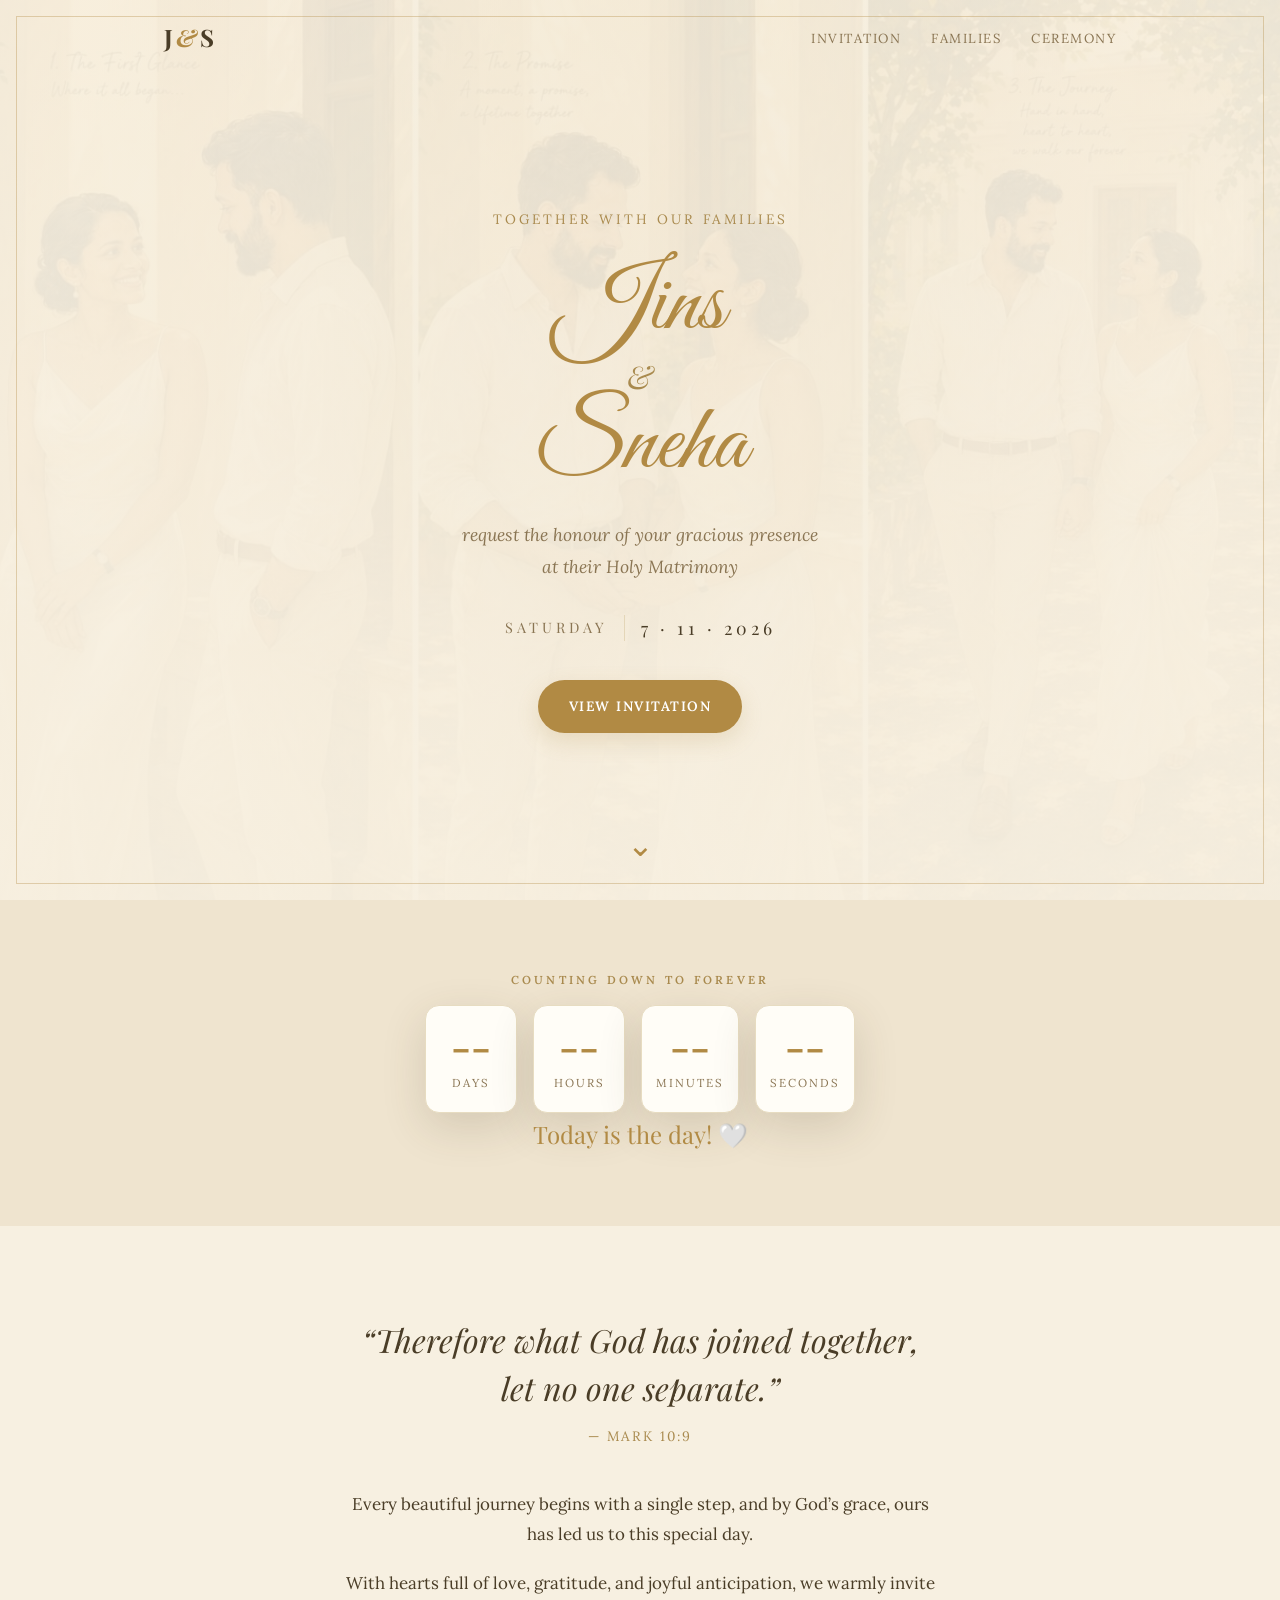
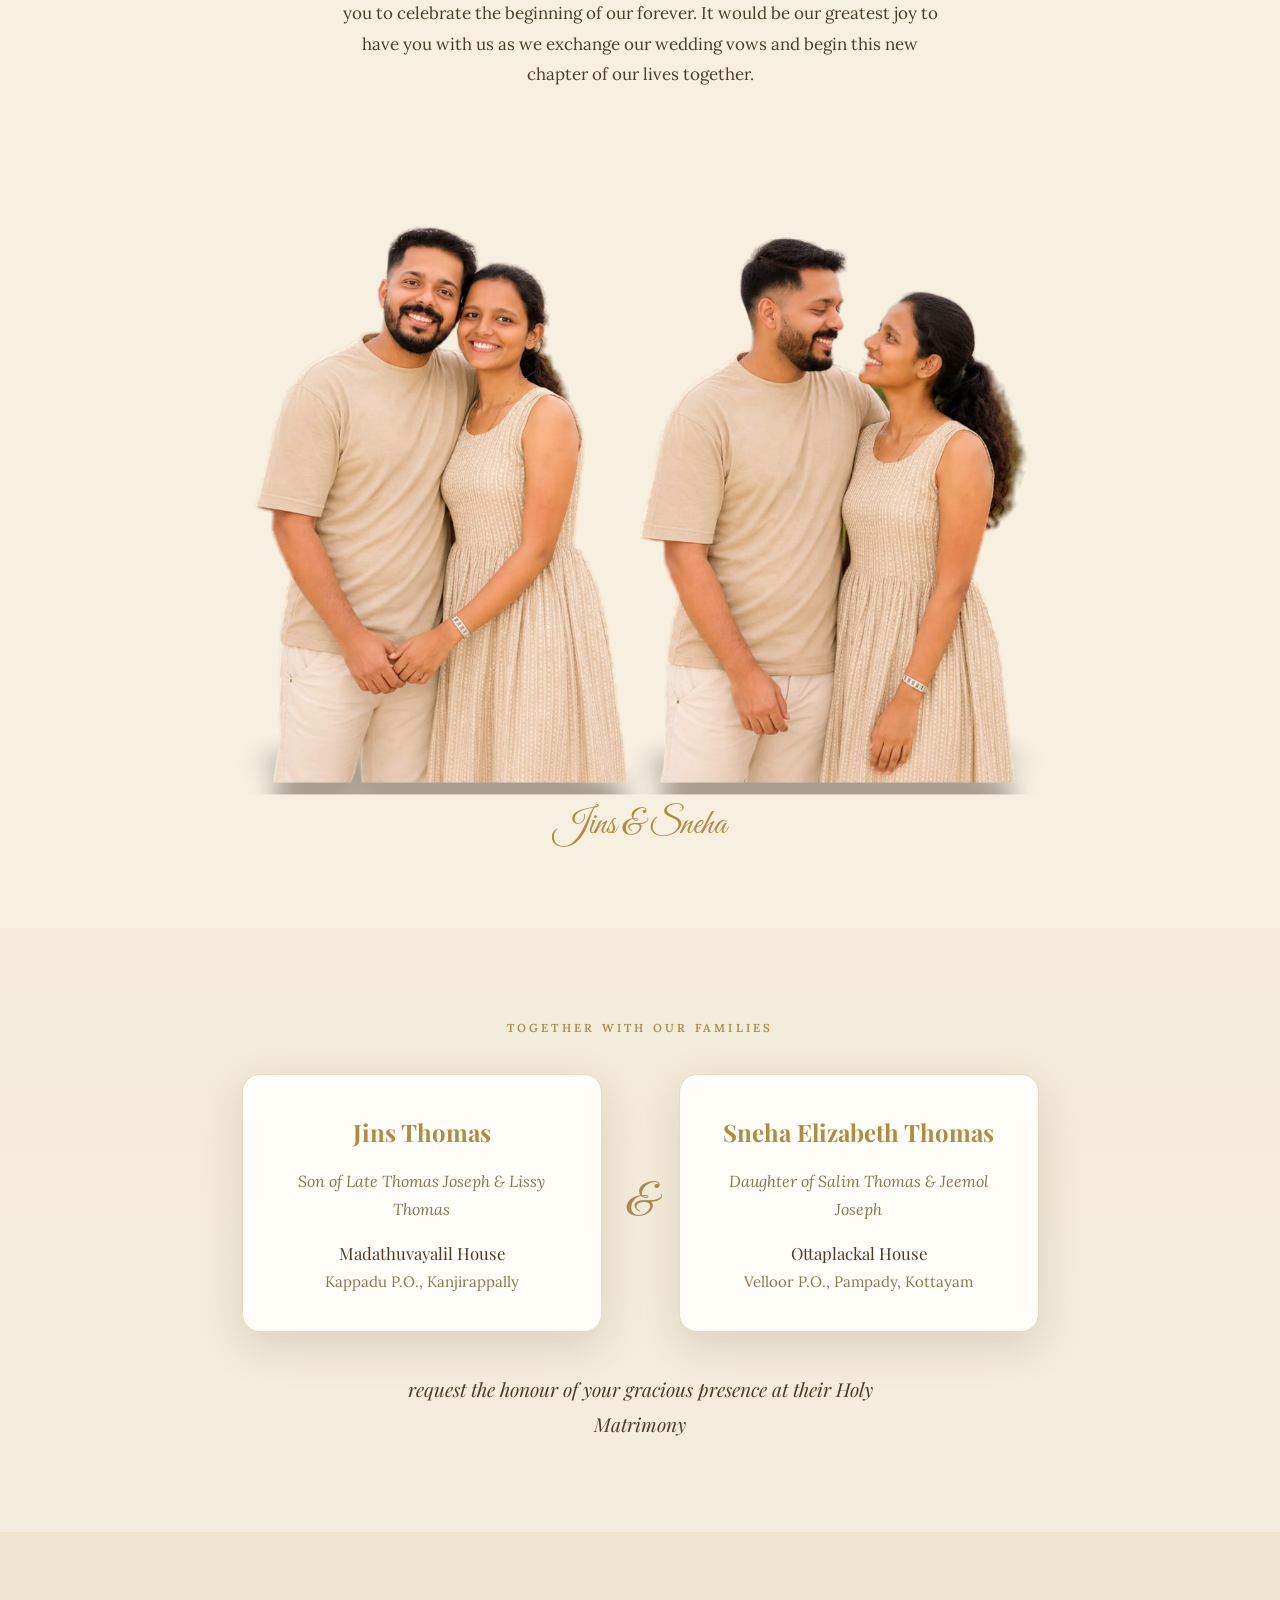
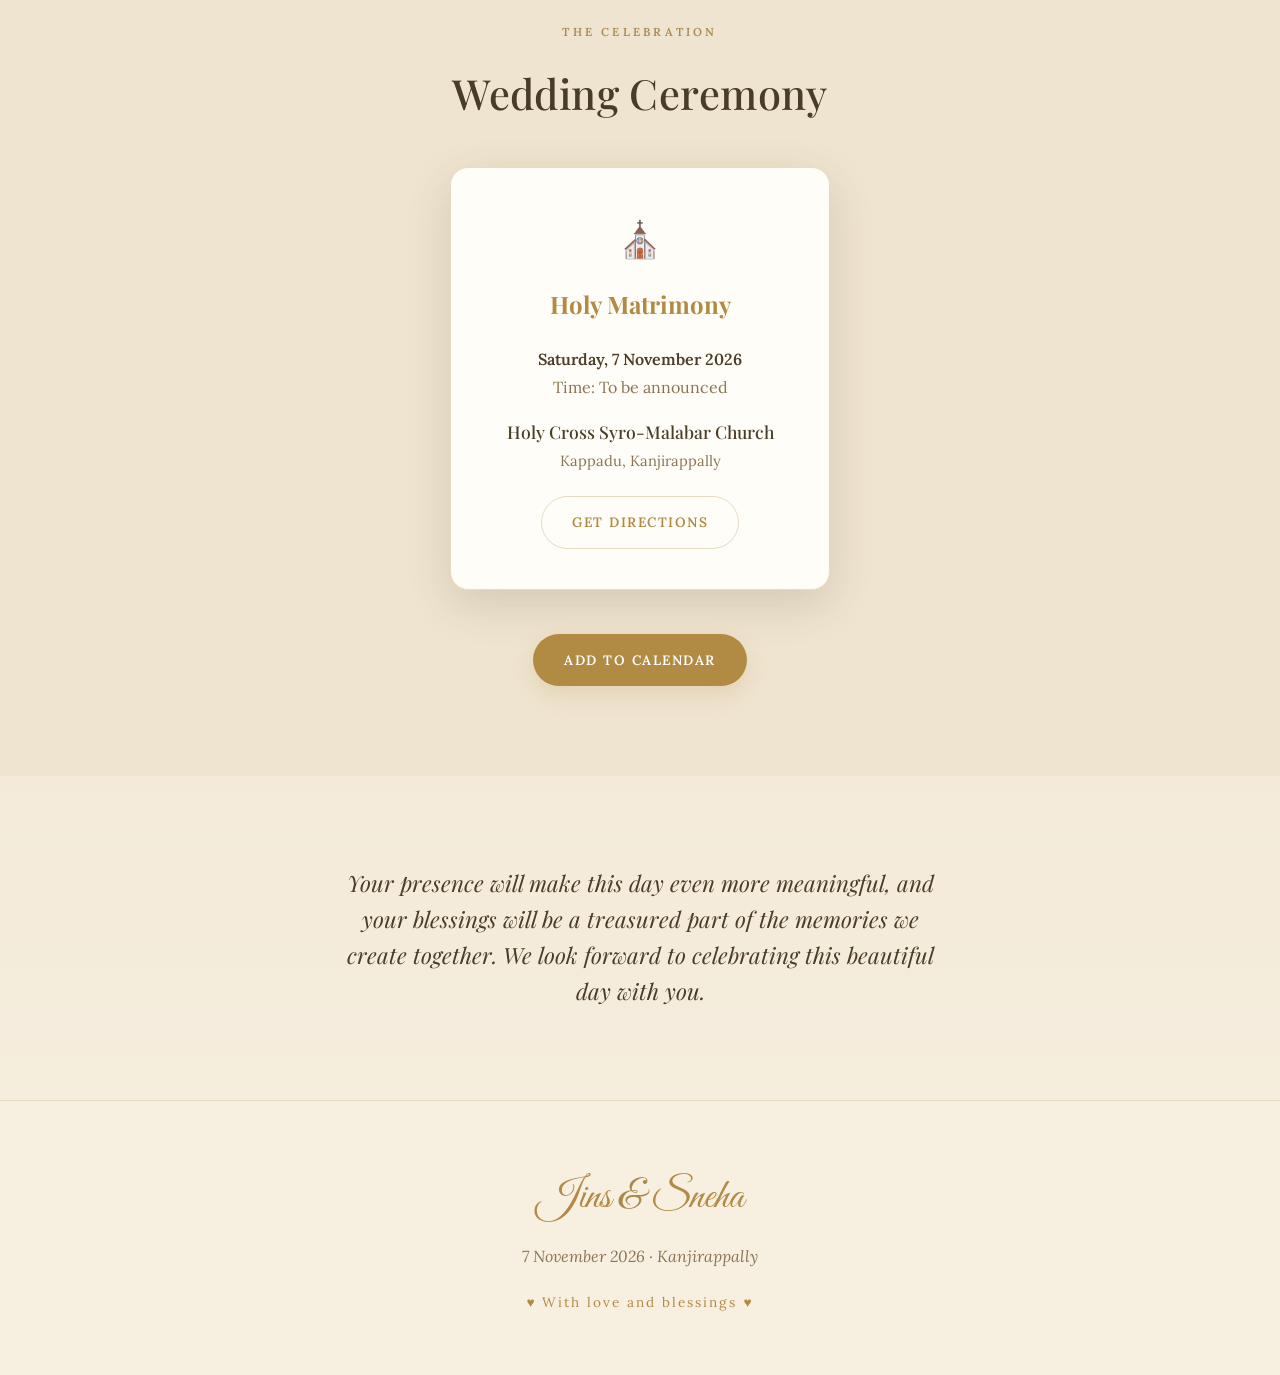
==== commit 8f77571c: "Wedding invite: background-removed couple cutout with soft shadow on ivory" ====
--- a/jins+sneha+marriage/index.html
+++ b/jins+sneha+marriage/index.html
@@ -87,12 +87,10 @@
     </div>
   </section>
 
-  <!-- ===== Portrait ===== -->
+  <!-- ===== Portrait (transparent cut-out on ivory) ===== -->
   <section class="portrait">
-    <figure class="portrait-frame reveal">
-      <span class="portrait-arch">
-        <img src="couple.jpg" alt="Jins and Sneha" loading="lazy" />
-      </span>
+    <figure class="portrait-cutout reveal">
+      <img src="couple-cutout.png" alt="Jins and Sneha" loading="lazy" />
       <figcaption class="portrait-caption">Jins &amp; Sneha</figcaption>
     </figure>
   </section>
--- a/jins+sneha+marriage/style.css
+++ b/jins+sneha+marriage/style.css
@@ -36,21 +36,33 @@
 ul { list-style: none; }
 img { display: block; max-width: 100%; }
 
+/* Delicate framed border — a classic, timeless invitation motif */
+body::after {
+  content: "";
+  position: fixed;
+  inset: 16px;
+  border: 1px solid rgba(177, 138, 68, 0.35);
+  pointer-events: none;
+  z-index: 200;
+}
+
 /* ---------- SHARED ---------- */
 .section-kicker {
   font-family: var(--serif);
-  font-size: 0.8rem;
-  letter-spacing: 3px;
+  font-size: 0.72rem;
+  font-weight: 600;
+  letter-spacing: 0.28em;
   text-transform: uppercase;
   color: var(--gold);
   text-align: center;
-  margin-bottom: 10px;
+  margin-bottom: 14px;
 }
 
 .section-title {
   font-family: var(--display);
-  font-weight: 700;
+  font-weight: 500;
   font-size: clamp(1.8rem, 4.5vw, 2.6rem);
+  letter-spacing: 0.01em;
   text-align: center;
   color: var(--text);
   margin-bottom: 36px;
@@ -110,7 +122,7 @@
   width: 12px; height: 12px;
   background: var(--rose-light);
   border-radius: 50% 0 50% 50%;
-  opacity: 0.5;
+  opacity: 0.3;
   animation: fall linear infinite;
 }
 
@@ -126,8 +138,8 @@
 .falling-petals span:nth-child(10) { left: 48%; animation-duration: 14s; animation-delay: 6s;   width: 11px; height: 11px; }
 
 @keyframes fall {
-  0%   { top: -40px; transform: rotate(0deg) translateX(0); opacity: 0.6; }
-  50%  { transform: rotate(180deg) translateX(40px); opacity: 0.4; }
+  0%   { top: -40px; transform: rotate(0deg) translateX(0); opacity: 0.4; }
+  50%  { transform: rotate(180deg) translateX(40px); opacity: 0.22; }
   100% { top: 105vh; transform: rotate(360deg) translateX(-20px); opacity: 0; }
 }
 
@@ -439,38 +451,21 @@
   display: flex;
   justify-content: center;
 }
-.portrait-frame {
-  width: min(430px, 86vw);
-  padding: 16px 16px 22px;
-  background: var(--card);
-  border: 1px solid var(--gold-soft);
-  border-radius: 240px 240px 18px 18px;   /* elegant arch top */
-  box-shadow: var(--shadow);
-  text-align: center;
-  transition: transform 0.5s ease, box-shadow 0.5s ease;
-}
-.portrait-frame:hover {
-  transform: translateY(-5px);
-  box-shadow: 0 24px 60px rgba(177, 138, 68, 0.24);
-}
-.portrait-arch {
-  display: block;
-  border-radius: 226px 226px 10px 10px;
-  overflow: hidden;
-  /* thin gold inner ring for a matted, gallery feel */
-  box-shadow: inset 0 0 0 1px var(--gold-soft), 0 6px 18px rgba(74, 61, 39, 0.12);
-}
-.portrait-arch img {
+.portrait-cutout {
+  width: min(820px, 94vw);
+  text-align: center;
+}
+.portrait-cutout img {
   display: block;
   width: 100%;
   height: auto;
 }
 .portrait-caption {
   font-family: var(--script);
-  font-size: 2rem;
+  font-size: 2.2rem;
   color: var(--rose);
   line-height: 1;
-  margin-top: 18px;
+  margin-top: 6px;
 }
 
 /* ---------- FAMILIES ---------- */
@@ -666,6 +661,8 @@
 @media (max-width: 500px) {
   .cd-unit { min-width: 70px; padding: 14px 10px; }
   .event-card { padding: 32px 24px; }
+  body::after { inset: 10px; }
+  .portrait-caption { font-size: 1.7rem; }
 }
 
 @media (prefers-reduced-motion: reduce) {
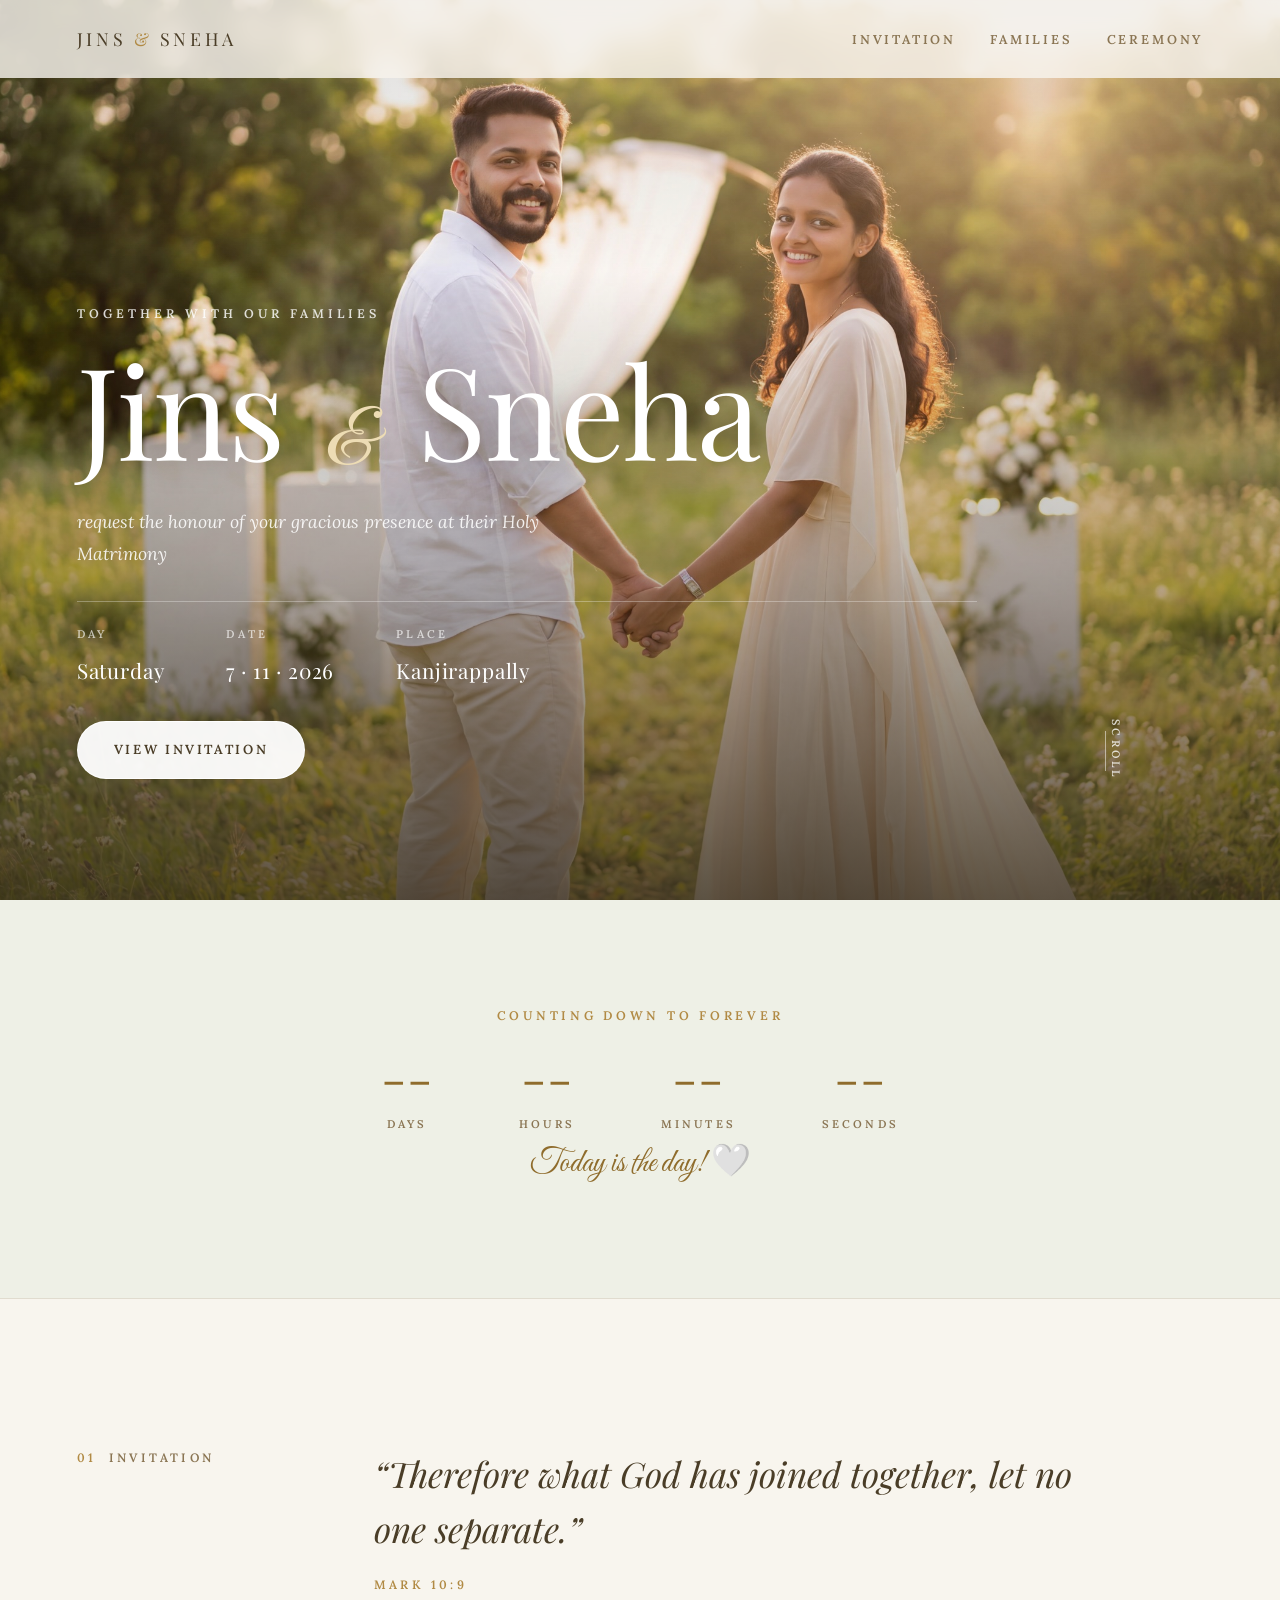
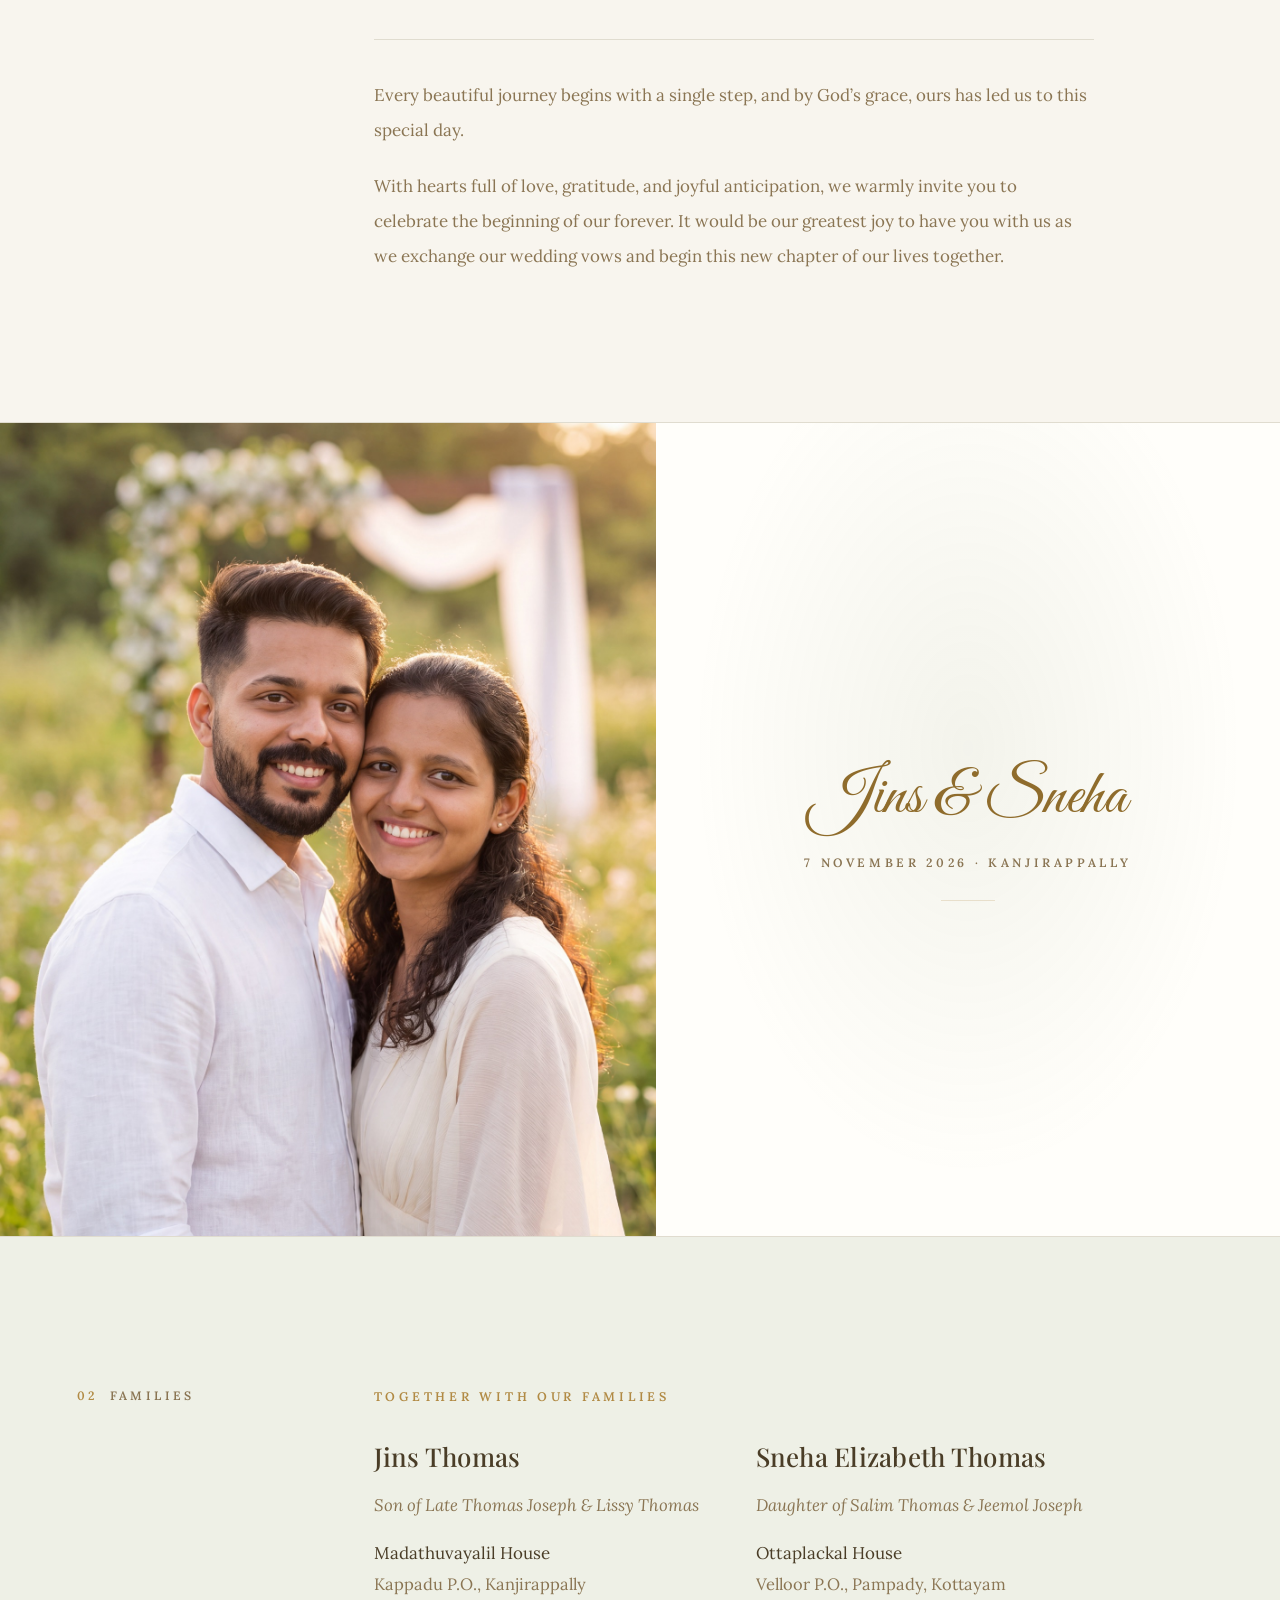
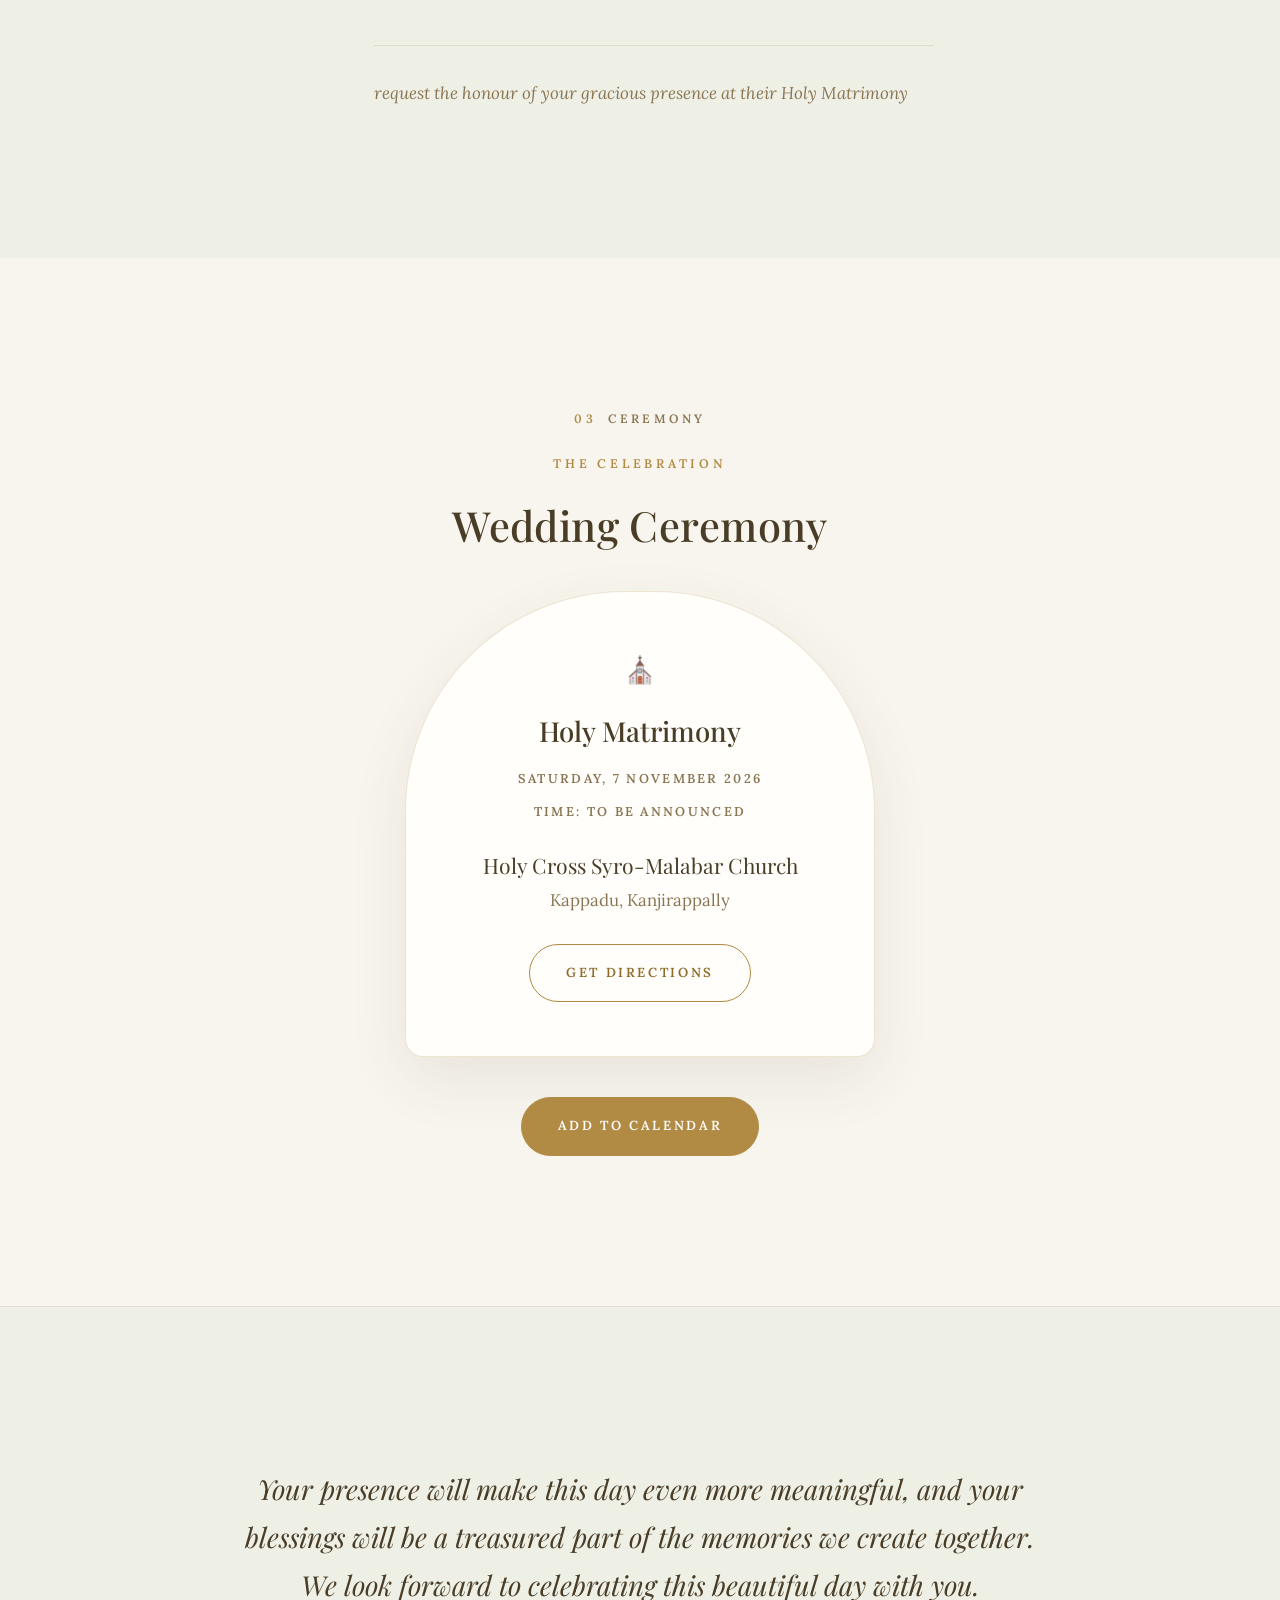
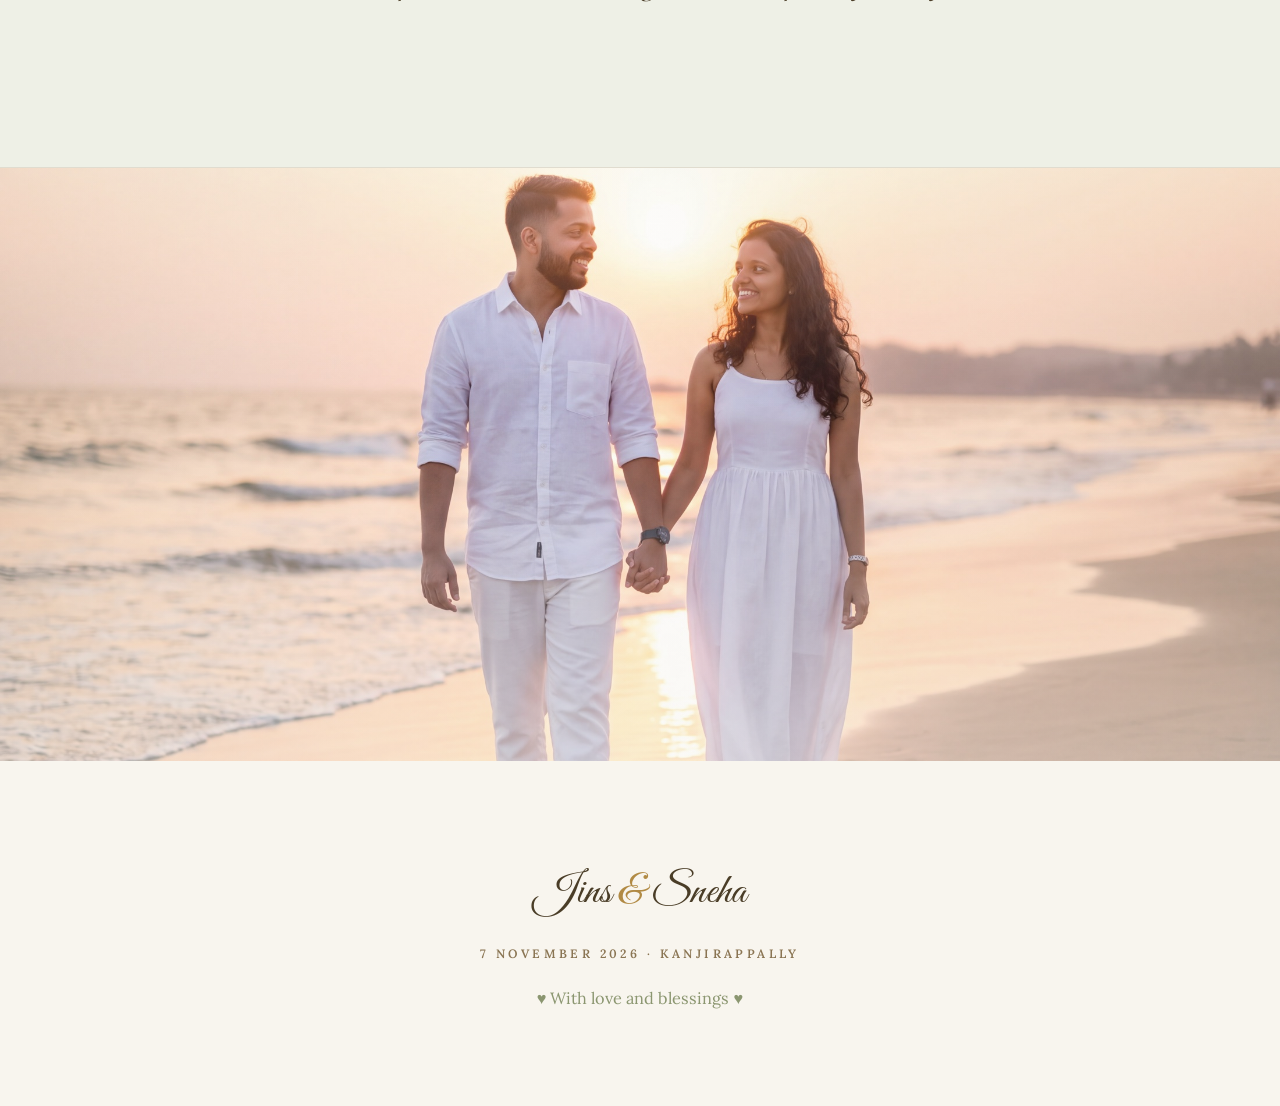
==== commit 81c9be68: "Wedding invite: new Signature design, production ready Replaces the invitation with the chosen "Sign" ====
--- a/jins+sneha+marriage/index.html
+++ b/jins+sneha+marriage/index.html
@@ -1,178 +1,190 @@
-<!DOCTYPE html>
-<html lang="en">
-<head>
-  <meta charset="UTF-8" />
-  <meta name="viewport" content="width=device-width, initial-scale=1.0" />
-
-  <title>Jins &amp; Sneha — Wedding Invitation</title>
-  <meta name="description" content="Together with our families, Jins Thomas and Sneha Elizabeth Thomas warmly invite you to their Holy Matrimony on 7 November 2026." />
-  <meta property="og:title" content="Jins & Sneha — Wedding Invitation" />
-  <meta property="og:description" content="We warmly invite you to celebrate our Holy Matrimony on 7 November 2026 at Holy Cross Syro-Malabar Church, Kappadu." />
-  <meta property="og:type" content="website" />
-
-  <link rel="preconnect" href="https://fonts.googleapis.com" />
-  <link rel="preconnect" href="https://fonts.gstatic.com" crossorigin />
-  <link href="https://fonts.googleapis.com/css2?family=Playfair+Display:ital,wght@0,400;0,500;0,700;1,400&family=Lora:ital,wght@0,400;0,500;0,600;1,400&family=Great+Vibes&display=swap" rel="stylesheet" />
-  <link rel="stylesheet" href="style.css" />
-</head>
-<body>
-
-  <!-- ===== Falling petals (decorative) ===== -->
-  <div class="falling-petals" aria-hidden="true">
-    <span></span><span></span><span></span><span></span><span></span>
-    <span></span><span></span><span></span><span></span><span></span>
-  </div>
-
-  <!-- ===== Navigation ===== -->
-  <nav class="nav" id="nav">
-    <div class="nav-inner">
-      <a href="#top" class="monogram">J<span>&amp;</span>S</a>
-      <button class="nav-toggle" id="navToggle" aria-label="Open menu" aria-expanded="false">
-        <span></span><span></span><span></span>
-      </button>
-      <ul class="nav-links" id="navLinks">
-        <li><a href="#invitation">Invitation</a></li>
-        <li><a href="#families">Families</a></li>
-        <li><a href="#ceremony">Ceremony</a></li>
-      </ul>
-    </div>
-  </nav>
-
-  <!-- ===== Hero ===== -->
-  <header class="hero has-bg" id="top">
-    <div class="hero-content">
-      <p class="prelude">Together with our families</p>
-
-      <h1 class="couple">
-        <span class="couple-name">Jins</span>
-        <span class="amp">&amp;</span>
-        <span class="couple-name">Sneha</span>
-      </h1>
-
-      <p class="tagline">request the honour of your gracious presence<br />at their Holy Matrimony</p>
-
-      <div class="hero-date">
-        <span class="hero-day">Saturday</span>
-        <span class="hero-divider"></span>
-        <span class="hero-fulldate">7 · 11 · 2026</span>
-      </div>
-
-      <a href="#invitation" class="btn btn-primary">View Invitation</a>
-    </div>
-    <a href="#countdown" class="scroll-cue" aria-label="Scroll down">⌄</a>
-  </header>
-
-  <!-- ===== Countdown ===== -->
-  <section class="countdown-section" id="countdown">
-    <p class="section-kicker">Counting down to forever</p>
-    <div class="countdown" id="countdown-timer" aria-live="polite">
-      <div class="cd-unit"><span class="cd-num" id="cd-days">--</span><span class="cd-label">Days</span></div>
-      <div class="cd-unit"><span class="cd-num" id="cd-hours">--</span><span class="cd-label">Hours</span></div>
-      <div class="cd-unit"><span class="cd-num" id="cd-mins">--</span><span class="cd-label">Minutes</span></div>
-      <div class="cd-unit"><span class="cd-num" id="cd-secs">--</span><span class="cd-label">Seconds</span></div>
-    </div>
-    <p class="countdown-done" id="countdown-done" hidden>Today is the day! 🤍</p>
-  </section>
-
-  <!-- ===== Invitation (verse + message) ===== -->
-  <section class="invitation" id="invitation">
-    <div class="reveal">
-      <p class="verse-text">&ldquo;Therefore what God has joined together,<br />let no one separate.&rdquo;</p>
-      <p class="verse-ref">— Mark 10:9</p>
-
-      <div class="invitation-message">
-        <p>Every beautiful journey begins with a single step, and by God&rsquo;s grace, ours has led us to this special day.</p>
-        <p>With hearts full of love, gratitude, and joyful anticipation, we warmly invite you to celebrate the beginning of our forever. It would be our greatest joy to have you with us as we exchange our wedding vows and begin this new chapter of our lives together.</p>
-      </div>
-    </div>
-  </section>
-
-  <!-- ===== Portrait (transparent cut-out on ivory) ===== -->
-  <section class="portrait">
-    <figure class="portrait-cutout reveal">
-      <img src="couple-cutout.png" alt="Jins and Sneha" loading="lazy" />
-      <figcaption class="portrait-caption">Jins &amp; Sneha</figcaption>
-    </figure>
-  </section>
-
-  <!-- ===== Families ===== -->
-  <section class="families has-bg" id="families">
-    <div class="reveal">
-      <p class="section-kicker">Together with our families</p>
-    </div>
-
-    <div class="families-grid">
-      <div class="family-block reveal">
-        <h3 class="family-name">Jins Thomas</h3>
-        <p class="family-parents">Son of Late Thomas Joseph &amp; Lissy Thomas</p>
-        <p class="family-house">Madathuvayalil House</p>
-        <p class="family-address">Kappadu P.O., Kanjirappally</p>
-      </div>
-
-      <div class="family-amp reveal" aria-hidden="true">&amp;</div>
-
-      <div class="family-block reveal">
-        <h3 class="family-name">Sneha Elizabeth Thomas</h3>
-        <p class="family-parents">Daughter of Salim Thomas &amp; Jeemol Joseph</p>
-        <p class="family-house">Ottaplackal House</p>
-        <p class="family-address">Velloor P.O., Pampady, Kottayam</p>
-      </div>
-    </div>
-
-    <p class="families-request reveal">request the honour of your gracious presence at their Holy Matrimony</p>
-  </section>
-
-  <!-- ===== Ceremony ===== -->
-  <section class="events" id="ceremony">
-    <div class="reveal">
-      <p class="section-kicker">The Celebration</p>
-      <h2 class="section-title">Wedding Ceremony</h2>
-    </div>
-
-    <div class="events-grid">
-      <article class="event-card reveal">
-        <span class="event-icon">⛪</span>
-        <h3>Holy Matrimony</h3>
-        <p class="event-meta event-date">Saturday, 7 November 2026</p>
-        <!-- EDIT ME: ceremony time once confirmed -->
-        <p class="event-meta event-time">Time: To be announced</p>
-        <p class="event-venue">Holy Cross Syro-Malabar Church</p>
-        <p class="event-address">Kappadu, Kanjirappally</p>
-        <div class="event-actions">
-          <!-- Opens Google Maps in directions mode (Maps app on mobile, Maps site on desktop) -->
-          <a class="btn btn-outline" target="_blank" rel="noopener"
-             href="https://www.google.com/maps/dir/?api=1&destination=Holy+Cross+Syro-Malabar+Church%2C+Kappadu%2C+Kanjirappally%2C+Kerala">Get Directions</a>
-        </div>
-      </article>
-    </div>
-
-    <div class="events-cta reveal">
-      <a class="btn btn-primary" id="addToCalendar" href="#">Add to Calendar</a>
-    </div>
-  </section>
-
-  <!-- ===== Closing blessing ===== -->
-  <section class="verse has-bg" id="closing">
-    <div class="reveal">
-      <p class="closing-message">Your presence will make this day even more meaningful, and your blessings will be a treasured part of the memories we create together. We look forward to celebrating this beautiful day with you.</p>
-    </div>
-  </section>
-
-  <!--
-    ============================================================
-    GROW INTO A FULL SITE (Plan B) — add sections here when ready:
-      Reception details · Schedule · Travel & stay · RSVP · Wishes
-    The nav and styles are ready to extend.
-    ============================================================
-  -->
-
-  <!-- ===== Footer ===== -->
-  <footer class="footer" id="footer">
-    <p class="footer-couple">Jins <span>&amp;</span> Sneha</p>
-    <p class="footer-note">7 November 2026 · Kanjirappally</p>
-    <p class="footer-made">&hearts; With love and blessings &hearts;</p>
-  </footer>
-
-  <script src="script.js"></script>
-</body>
-</html>
+<!DOCTYPE html>
+<html lang="en">
+<head>
+  <meta charset="UTF-8" />
+  <meta name="viewport" content="width=device-width, initial-scale=1.0" />
+
+  <title>Jins &amp; Sneha — Wedding Invitation</title>
+  <meta name="description" content="Together with our families, Jins Thomas and Sneha Elizabeth Thomas warmly invite you to their Holy Matrimony on 7 November 2026 at Holy Cross Syro-Malabar Church, Kappadu, Kanjirappally." />
+  <link rel="canonical" href="https://jinsthomas.dev/jins+sneha+marriage/" />
+
+  <meta property="og:title" content="Jins &amp; Sneha — Wedding Invitation" />
+  <meta property="og:description" content="We warmly invite you to celebrate our Holy Matrimony on 7 November 2026 at Holy Cross Syro-Malabar Church, Kappadu." />
+  <meta property="og:type" content="website" />
+  <meta property="og:url" content="https://jinsthomas.dev/jins+sneha+marriage/" />
+  <meta property="og:image" content="https://jinsthomas.dev/jins+sneha+marriage/og-cover.jpg" />
+  <meta property="og:image:width" content="1200" />
+  <meta property="og:image:height" content="630" />
+  <meta property="og:image:alt" content="Jins and Sneha holding hands in a sunlit meadow" />
+  <meta name="twitter:card" content="summary_large_image" />
+  <meta name="twitter:title" content="Jins &amp; Sneha — Wedding Invitation" />
+  <meta name="twitter:description" content="7 November 2026 · Holy Cross Syro-Malabar Church, Kappadu, Kanjirappally." />
+  <meta name="twitter:image" content="https://jinsthomas.dev/jins+sneha+marriage/og-cover.jpg" />
+
+  <link rel="icon" href="favicon.svg" type="image/svg+xml" />
+  <meta name="theme-color" content="#f8f5ee" />
+
+  <link rel="preconnect" href="https://fonts.googleapis.com" />
+  <link rel="preconnect" href="https://fonts.gstatic.com" crossorigin />
+  <link href="https://fonts.googleapis.com/css2?family=Playfair+Display:ital,wght@0,400;0,500;0,600;1,400&family=Lora:ital,wght@0,400;0,500;0,600;1,400&family=Great+Vibes&display=swap" rel="stylesheet" />
+  <link rel="stylesheet" href="d7.css" />
+</head>
+<body>
+
+  <!-- ===== Navigation ===== -->
+  <nav class="nav" id="nav">
+    <div class="nav-inner">
+      <a href="#top" class="monogram">Jins <span>&amp;</span> Sneha</a>
+      <button class="nav-toggle" id="navToggle" aria-label="Open menu" aria-expanded="false">
+        <span></span><span></span><span></span>
+      </button>
+      <ul class="nav-links" id="navLinks">
+        <li><a href="#invitation">Invitation</a></li>
+        <li><a href="#families">Families</a></li>
+        <li><a href="#ceremony">Ceremony</a></li>
+      </ul>
+    </div>
+  </nav>
+
+  <!-- ===== Cover: names set over the photograph ===== -->
+  <header class="cover" id="top">
+    <figure class="cover-photo">
+      <img src="img/meadow.jpg" alt="Jins and Sneha" />
+    </figure>
+
+    <div class="cover-inner">
+      <p class="prelude">Together with our families</p>
+
+      <h1 class="couple">
+        <span class="couple-name">Jins</span>
+        <span class="amp">&amp;</span>
+        <span class="couple-name">Sneha</span>
+      </h1>
+
+      <p class="tagline">request the honour of your gracious presence at their Holy Matrimony</p>
+
+      <dl class="cover-meta">
+        <div><dt>Day</dt><dd>Saturday</dd></div>
+        <div><dt>Date</dt><dd>7 · 11 · 2026</dd></div>
+        <div><dt>Place</dt><dd>Kanjirappally</dd></div>
+      </dl>
+
+      <a href="#invitation" class="btn btn-primary">View Invitation</a>
+    </div>
+
+    <a href="#countdown" class="scroll-cue" aria-label="Scroll down">Scroll</a>
+  </header>
+
+  <!-- ===== Countdown ===== -->
+  <section class="countdown-section" id="countdown">
+    <p class="section-kicker">Counting down to forever</p>
+    <div class="countdown" id="countdown-timer" aria-live="polite">
+      <div class="cd-unit"><span class="cd-num" id="cd-days">--</span><span class="cd-label">Days</span></div>
+      <div class="cd-unit"><span class="cd-num" id="cd-hours">--</span><span class="cd-label">Hours</span></div>
+      <div class="cd-unit"><span class="cd-num" id="cd-mins">--</span><span class="cd-label">Minutes</span></div>
+      <div class="cd-unit"><span class="cd-num" id="cd-secs">--</span><span class="cd-label">Seconds</span></div>
+    </div>
+    <p class="countdown-done" id="countdown-done" hidden>Today is the day! 🤍</p>
+  </section>
+
+  <!-- ===== 01 Invitation ===== -->
+  <section class="invitation" id="invitation">
+    <div class="col-label reveal"><span>01</span> Invitation</div>
+    <div class="col-body reveal">
+      <p class="verse-text">&ldquo;Therefore what God has joined together, let no one separate.&rdquo;</p>
+      <p class="verse-ref">Mark 10:9</p>
+      <div class="invitation-message">
+        <p>Every beautiful journey begins with a single step, and by God&rsquo;s grace, ours has led us to this special day.</p>
+        <p>With hearts full of love, gratitude, and joyful anticipation, we warmly invite you to celebrate the beginning of our forever. It would be our greatest joy to have you with us as we exchange our wedding vows and begin this new chapter of our lives together.</p>
+      </div>
+    </div>
+  </section>
+
+  <!-- ===== Split photograph ===== -->
+  <section class="split">
+    <figure class="split-photo reveal">
+      <img src="img/meadow-tall.jpg" alt="Jins and Sneha" loading="lazy" />
+    </figure>
+    <div class="split-text reveal">
+      <p class="split-script">Jins &amp; Sneha</p>
+      <p class="split-note">7 November 2026 · Kanjirappally</p>
+    </div>
+  </section>
+
+  <!-- ===== 02 Families ===== -->
+  <section class="families" id="families">
+    <div class="col-label reveal"><span>02</span> Families</div>
+    <div class="col-body">
+      <p class="section-kicker reveal">Together with our families</p>
+
+      <div class="families-grid">
+        <div class="family-block reveal">
+          <h3 class="family-name">Jins Thomas</h3>
+          <p class="family-parents">Son of Late Thomas Joseph &amp; Lissy Thomas</p>
+          <p class="family-house">Madathuvayalil House</p>
+          <p class="family-address">Kappadu P.O., Kanjirappally</p>
+        </div>
+
+        <div class="family-block reveal">
+          <h3 class="family-name">Sneha Elizabeth Thomas</h3>
+          <p class="family-parents">Daughter of Salim Thomas &amp; Jeemol Joseph</p>
+          <p class="family-house">Ottaplackal House</p>
+          <p class="family-address">Velloor P.O., Pampady, Kottayam</p>
+        </div>
+      </div>
+
+      <p class="families-request reveal">request the honour of your gracious presence at their Holy Matrimony</p>
+    </div>
+  </section>
+
+  <!-- ===== 03 Ceremony (arched card) ===== -->
+  <section class="events" id="ceremony">
+    <div class="events-head reveal">
+      <p class="col-label col-label-centre"><span>03</span> Ceremony</p>
+      <p class="section-kicker">The Celebration</p>
+      <h2 class="section-title">Wedding Ceremony</h2>
+    </div>
+
+    <div class="events-grid">
+      <article class="event-card reveal">
+        <span class="event-icon">⛪</span>
+        <h3>Holy Matrimony</h3>
+        <p class="event-meta event-date">Saturday, 7 November 2026</p>
+        <!-- EDIT ME: ceremony time once confirmed -->
+        <p class="event-meta event-time">Time: To be announced</p>
+        <p class="event-venue">Holy Cross Syro-Malabar Church</p>
+        <p class="event-address">Kappadu, Kanjirappally</p>
+        <div class="event-actions">
+          <a class="btn btn-outline" target="_blank" rel="noopener"
+             href="https://www.google.com/maps/dir/?api=1&destination=Holy+Cross+Syro-Malabar+Church%2C+Kappadu%2C+Kanjirappally%2C+Kerala">Get Directions</a>
+        </div>
+      </article>
+    </div>
+
+    <div class="events-cta reveal">
+      <a class="btn btn-primary" id="addToCalendar" href="#">Add to Calendar</a>
+    </div>
+  </section>
+
+  <!-- ===== Closing blessing ===== -->
+  <section class="verse" id="closing">
+    <p class="closing-message reveal">Your presence will make this day even more meaningful, and your blessings will be a treasured part of the memories we create together. We look forward to celebrating this beautiful day with you.</p>
+  </section>
+
+  <!-- ===== Closing photograph ===== -->
+  <section class="finale" id="finale">
+    <figure class="finale-photo">
+      <img src="img/beach.jpg" alt="Jins and Sneha" loading="lazy" />
+    </figure>
+  </section>
+
+  <!-- ===== Footer ===== -->
+  <footer class="footer" id="footer">
+    <p class="footer-couple">Jins <span>&amp;</span> Sneha</p>
+    <p class="footer-note">7 November 2026 · Kanjirappally</p>
+    <p class="footer-made">&hearts; With love and blessings &hearts;</p>
+  </footer>
+
+  <script src="wedding.js"></script>
+</body>
+</html>
--- a/jins+sneha+marriage/d7.css
+++ b/jins+sneha+marriage/d7.css
@@ -0,0 +1,329 @@
+/* ============================================================
+   DESIGN 7 — SIGNATURE
+   Design 2's editorial structure and meadow photography, with
+   Design 5's names set over the cover photograph, Design 3's
+   ivory-and-garden-green palette and arched ceremony card, and
+   the original site's Playfair / Lora / Great Vibes type.
+   ============================================================ */
+
+*, *::before, *::after { margin: 0; padding: 0; box-sizing: border-box; }
+
+:root {
+  /* Layered ivories rather than plain white */
+  --ivory: #f8f5ee;         /* page base */
+  --ivory-deep: #eef0e6;    /* alternating band, faint sage cast */
+  --card: #fffefa;          /* raised surfaces */
+  --line: #e0dccf;
+  --line-soft: rgba(177, 138, 68, 0.22);
+
+  --ink: #4a3d27;           /* warm espresso */
+  --ink-soft: #8a7553;      /* muted text */
+  --gold: #b18a44;          /* primary accent */
+  --gold-deep: #8f6c2c;
+  --sage: #8b9670;          /* secondary accent, ties to the meadow */
+
+  --display: 'Playfair Display', Georgia, serif;
+  --serif: 'Lora', Georgia, serif;
+  --script: 'Great Vibes', cursive;
+  --gutter: clamp(24px, 6vw, 96px);
+}
+
+html { scroll-behavior: smooth; }
+
+body {
+  font-family: var(--serif);
+  font-size: 17.5px;
+  font-weight: 400;
+  background: var(--ivory);
+  color: var(--ink);
+  line-height: 1.85;
+  overflow-x: hidden;
+  -webkit-font-smoothing: antialiased;
+}
+
+a { color: inherit; text-decoration: none; }
+ul { list-style: none; }
+img { display: block; max-width: 100%; }
+
+/* ---------- SHARED ---------- */
+.section-kicker {
+  font-family: var(--serif); font-size: 0.78rem; font-weight: 600; letter-spacing: 0.3em;
+  text-transform: uppercase; color: var(--gold); margin-bottom: 24px;
+}
+.section-title {
+  font-family: var(--display); font-weight: 500;
+  font-size: clamp(1.9rem, 4.2vw, 2.6rem); line-height: 1.25; letter-spacing: 0.01em;
+  margin-bottom: 40px;
+}
+
+.btn {
+  display: inline-flex; align-items: center; justify-content: center;
+  font-family: var(--serif); font-size: 0.82rem; font-weight: 600; letter-spacing: 0.2em;
+  text-transform: uppercase; padding: 16px 36px; cursor: pointer;
+  border: 1px solid var(--gold); border-radius: 100px;
+  transition: background 0.3s ease, color 0.3s ease, transform 0.3s ease, box-shadow 0.3s ease;
+}
+.btn-primary { background: var(--gold); color: #fff; }
+.btn-primary:hover { background: var(--gold-deep); border-color: var(--gold-deep); transform: translateY(-2px); box-shadow: 0 14px 32px rgba(177, 138, 68, 0.26); }
+.btn-outline { background: transparent; color: var(--gold-deep); }
+.btn-outline:hover { background: var(--gold); color: #fff; transform: translateY(-2px); }
+
+.reveal { opacity: 0; transform: translateY(26px); transition: opacity 1s ease, transform 1s ease; }
+.reveal.is-visible { opacity: 1; transform: none; }
+
+/* Two-column rhythm: sticky numbered label on the left, content on the right */
+.invitation, .families {
+  display: grid;
+  grid-template-columns: minmax(140px, 220px) 1fr;
+  gap: clamp(28px, 6vw, 90px);
+  padding: clamp(80px, 12vw, 148px) var(--gutter);
+}
+.families { background: var(--ivory-deep); }
+.col-label {
+  font-family: var(--serif); font-size: 0.76rem; font-weight: 600; letter-spacing: 0.28em;
+  text-transform: uppercase; color: var(--ink-soft);
+  position: sticky; top: 112px; align-self: start;
+  display: flex; gap: 12px;
+}
+.col-label span { color: var(--gold); }
+.col-body { max-width: 720px; }
+
+/* ---------- NAV ---------- */
+.nav {
+  position: fixed; top: 0; left: 0; right: 0; z-index: 100; padding: 22px 0;
+  background: rgba(248, 245, 238, 0.82); backdrop-filter: blur(14px);
+  border-bottom: 1px solid transparent;
+  transition: background 0.4s ease, padding 0.4s ease, border-color 0.4s ease;
+}
+.nav.scrolled { background: rgba(248, 245, 238, 0.95); border-bottom-color: var(--line); padding: 13px 0; }
+.nav-inner { padding: 0 var(--gutter); display: flex; align-items: center; justify-content: space-between; }
+.monogram { font-family: var(--display); font-size: 1.12rem; letter-spacing: 0.2em; text-transform: uppercase; }
+.monogram span { color: var(--gold); }
+.nav-links { display: flex; gap: 34px; }
+.nav-links a {
+  font-family: var(--serif); font-size: 0.8rem; font-weight: 600; letter-spacing: 0.22em;
+  text-transform: uppercase; color: var(--ink-soft); position: relative; padding-bottom: 4px;
+  transition: color 0.3s ease;
+}
+.nav-links a::after {
+  content: ""; position: absolute; left: 50%; bottom: 0; width: 0; height: 1px;
+  background: var(--gold); transition: width 0.35s ease, left 0.35s ease;
+}
+.nav-links a:hover { color: var(--ink); }
+.nav-links a:hover::after { width: 100%; left: 0; }
+
+.nav-toggle { display: none; flex-direction: column; gap: 5px; background: none; border: 0; cursor: pointer; padding: 6px; }
+.nav-toggle span { width: 23px; height: 1px; background: var(--ink); transition: transform 0.3s ease, opacity 0.3s ease; }
+.nav-toggle.open span:nth-child(1) { transform: translateY(6px) rotate(45deg); }
+.nav-toggle.open span:nth-child(2) { opacity: 0; }
+.nav-toggle.open span:nth-child(3) { transform: translateY(-6px) rotate(-45deg); }
+
+/* ---------- COVER ---------- */
+.cover {
+  position: relative; min-height: 100vh;
+  display: flex; flex-direction: column; justify-content: flex-end;
+  padding: 130px var(--gutter) 60px; color: #fff; overflow: hidden;
+}
+.cover-photo { position: absolute; inset: 0; }
+.cover-photo img {
+  width: 100%; height: 100%; object-fit: cover;
+  /* Keeps both faces clear of the fixed nav on shorter viewports */
+  object-position: 50% 30%;
+}
+.cover::after {
+  content: ""; position: absolute; inset: 0;
+  background: linear-gradient(180deg, rgba(52, 43, 28, 0.16) 0%, rgba(52, 43, 28, 0.02) 30%, rgba(52, 43, 28, 0.30) 62%, rgba(52, 43, 28, 0.80) 100%);
+}
+.cover > *:not(.cover-photo) { position: relative; z-index: 2; }
+.cover-inner { max-width: 900px; }
+
+.prelude {
+  font-family: var(--serif); font-size: 0.78rem; font-weight: 600; letter-spacing: 0.32em;
+  text-transform: uppercase; color: rgba(255, 255, 255, 0.82); margin-bottom: 18px;
+}
+.couple {
+  font-family: var(--display); font-weight: 400;
+  font-size: clamp(2.9rem, 10.5vw, 8rem); line-height: 1.02; letter-spacing: -0.01em;
+  text-shadow: 0 2px 30px rgba(40, 32, 20, 0.35);
+}
+.couple-name { display: inline; }
+.amp {
+  font-family: var(--script); color: #eddcb4; margin: 0 0.16em;
+  font-size: 0.62em; line-height: 1;
+}
+.tagline {
+  margin-top: 22px; max-width: 540px; font-size: 1.1rem; font-style: italic;
+  color: rgba(255, 255, 255, 0.88); line-height: 1.85;
+}
+.cover-meta {
+  display: flex; flex-wrap: wrap; gap: clamp(28px, 5vw, 62px);
+  margin: 30px 0 32px; padding-top: 22px; border-top: 1px solid rgba(255, 255, 255, 0.3);
+}
+.cover-meta dt {
+  font-size: 0.7rem; font-weight: 600; letter-spacing: 0.28em; text-transform: uppercase;
+  color: rgba(255, 255, 255, 0.66); margin-bottom: 6px;
+}
+.cover-meta dd { font-family: var(--display); font-size: 1.3rem; letter-spacing: 0.04em; }
+.cover-inner .btn-primary { background: rgba(255, 255, 255, 0.95); color: var(--ink); border-color: rgba(255, 255, 255, 0.95); }
+.cover-inner .btn-primary:hover { background: transparent; color: #fff; border-color: #fff; box-shadow: none; }
+
+.scroll-cue {
+  position: absolute; right: var(--gutter); bottom: 60px; z-index: 2;
+  font-size: 0.68rem; font-weight: 600; letter-spacing: 0.3em; text-transform: uppercase;
+  color: rgba(255, 255, 255, 0.78); writing-mode: vertical-rl;
+}
+.scroll-cue::after {
+  content: ""; display: block; width: 1px; height: 40px; margin: 12px auto 0;
+  background: rgba(255, 255, 255, 0.5); animation: grow 2.4s ease-in-out infinite;
+}
+@keyframes grow {
+  0%, 100% { transform: scaleY(0.4); transform-origin: top; }
+  50% { transform: scaleY(1); transform-origin: top; }
+}
+
+/* ---------- COUNTDOWN ---------- */
+.countdown-section {
+  padding: clamp(66px, 9vw, 104px) var(--gutter);
+  background: var(--ivory-deep); text-align: center;
+  border-bottom: 1px solid var(--line);
+}
+.countdown { display: flex; justify-content: center; flex-wrap: wrap; gap: clamp(26px, 7vw, 86px); }
+.cd-num {
+  display: block; font-family: var(--display); font-weight: 400;
+  font-size: clamp(2.2rem, 5vw, 3.2rem); line-height: 1; color: var(--gold-deep);
+}
+.cd-label {
+  display: block; margin-top: 12px; font-size: 0.7rem; font-weight: 600;
+  letter-spacing: 0.28em; text-transform: uppercase; color: var(--ink-soft);
+}
+.countdown-done { font-family: var(--script); font-size: 2rem; color: var(--gold-deep); }
+
+/* ---------- INVITATION ---------- */
+.verse-text {
+  font-family: var(--display); font-style: italic; font-weight: 400;
+  font-size: clamp(1.55rem, 3.5vw, 2.2rem); line-height: 1.55;
+}
+.verse-ref {
+  font-size: 0.76rem; font-weight: 600; letter-spacing: 0.28em; text-transform: uppercase;
+  color: var(--gold); margin-top: 18px;
+}
+.invitation-message { margin-top: 42px; padding-top: 38px; border-top: 1px solid var(--line); }
+.invitation-message p { color: var(--ink-soft); font-size: 1.06rem; line-height: 2.05; }
+.invitation-message p + p { margin-top: 22px; }
+
+/* ---------- SPLIT PHOTOGRAPH ---------- */
+.split {
+  display: grid; grid-template-columns: 1.05fr 1fr; align-items: stretch;
+  background: var(--card); border-block: 1px solid var(--line);
+}
+.split-photo img { width: 100%; height: 100%; min-height: clamp(360px, 62vh, 640px); object-fit: cover; }
+.split-text {
+  display: flex; flex-direction: column; align-items: center; justify-content: center;
+  text-align: center; padding: clamp(48px, 8vw, 90px) clamp(24px, 5vw, 70px);
+  background:
+    radial-gradient(ellipse at 50% 40%, rgba(139, 150, 112, 0.10), transparent 62%),
+    var(--card);
+}
+.split-script { font-family: var(--script); font-size: clamp(2.6rem, 6vw, 4rem); color: var(--gold-deep); line-height: 1.25; }
+.split-note {
+  margin-top: 14px; font-size: 0.76rem; font-weight: 600; letter-spacing: 0.3em;
+  text-transform: uppercase; color: var(--ink-soft);
+}
+.split-text::after {
+  content: ""; width: 54px; height: 1px; background: var(--line-soft); margin-top: 26px;
+}
+
+/* ---------- FAMILIES ---------- */
+.families-grid { display: grid; grid-template-columns: repeat(auto-fit, minmax(240px, 1fr)); gap: 44px; }
+.family-name { font-family: var(--display); font-weight: 500; font-size: 1.62rem; letter-spacing: 0.01em; }
+.family-parents { font-style: italic; color: var(--ink-soft); margin-top: 10px; font-size: 1.05rem; }
+.family-house { margin-top: 16px; font-size: 1.06rem; }
+.family-address { color: var(--ink-soft); font-size: 1.03rem; }
+.families-request {
+  margin-top: 46px; padding-top: 32px; border-top: 1px solid var(--line);
+  font-style: italic; color: var(--ink-soft); font-size: 1.06rem; max-width: 560px;
+}
+
+/* ---------- CEREMONY (arched card, centred) ---------- */
+.events { padding: clamp(84px, 12vw, 150px) var(--gutter); text-align: center; }
+.events-head { max-width: 640px; margin: 0 auto; }
+.col-label-centre { position: static; justify-content: center; margin-bottom: 22px; }
+.events-grid { display: flex; justify-content: center; }
+.event-card {
+  max-width: 470px; width: 100%; padding: 54px 38px;
+  background: var(--card); border: 1px solid var(--line-soft);
+  border-radius: 220px 220px 18px 18px;
+  box-shadow: 0 22px 60px rgba(74, 61, 39, 0.09);
+}
+.event-icon { font-size: 1.6rem; display: block; margin-bottom: 12px; }
+.event-card h3 { font-family: var(--display); font-weight: 500; font-size: 1.72rem; }
+.event-meta {
+  font-size: 0.8rem; font-weight: 600; letter-spacing: 0.18em; text-transform: uppercase;
+  color: var(--ink-soft); margin-top: 10px;
+}
+.event-venue { margin-top: 22px; font-family: var(--display); font-size: 1.32rem; }
+.event-address { color: var(--ink-soft); font-size: 1.05rem; }
+.event-actions { margin-top: 28px; }
+.events-cta { margin-top: 40px; }
+
+/* ---------- CLOSING ---------- */
+.verse {
+  padding: clamp(88px, 13vw, 158px) var(--gutter);
+  background: var(--ivory-deep); border-top: 1px solid var(--line);
+}
+.closing-message {
+  max-width: 820px; margin: 0 auto; text-align: center; font-style: italic;
+  font-family: var(--display); font-size: clamp(1.3rem, 2.9vw, 1.72rem);
+  line-height: 1.75; color: var(--ink);
+}
+
+/* ---------- CLOSING PHOTOGRAPH ---------- */
+.finale {
+  position: relative; min-height: clamp(400px, 66vh, 620px);
+  overflow: hidden; border-top: 1px solid var(--line);
+}
+.finale-photo { position: absolute; inset: 0; }
+.finale-photo img { width: 100%; height: 100%; object-fit: cover; object-position: 50% 26%; }
+.finale::after {
+  content: ""; position: absolute; inset: 0;
+  background:
+    linear-gradient(180deg, rgba(248, 245, 238, 0.30) 0%, rgba(248, 245, 238, 0.06) 40%, rgba(248, 245, 238, 0.42) 100%),
+    linear-gradient(90deg, rgba(139, 150, 112, 0.10), transparent 45%, rgba(176, 141, 87, 0.10));
+}
+
+/* ---------- FOOTER ---------- */
+.footer { padding: clamp(60px, 8vw, 92px) var(--gutter); text-align: center; }
+.footer-couple { font-family: var(--script); font-size: 2.7rem; color: var(--ink); }
+.footer-couple span { color: var(--gold); }
+.footer-note {
+  font-size: 0.76rem; font-weight: 600; letter-spacing: 0.28em;
+  text-transform: uppercase; color: var(--ink-soft); margin-top: 10px;
+}
+.footer-made { color: var(--sage); margin-top: 18px; font-size: 1.02rem; }
+
+/* ---------- RESPONSIVE ---------- */
+@media (max-width: 1000px) {
+  .split { grid-template-columns: 1fr; }
+  .split-photo img { min-height: clamp(320px, 56vh, 520px); }
+}
+
+@media (max-width: 860px) {
+  .nav-toggle { display: flex; }
+  .nav-links {
+    position: absolute; top: 100%; left: 0; right: 0; flex-direction: column; gap: 0;
+    background: rgba(248, 245, 238, 0.98); backdrop-filter: blur(14px);
+    max-height: 0; overflow: hidden; transition: max-height 0.4s ease;
+  }
+  .nav-links.open { max-height: 260px; border-bottom: 1px solid var(--line); }
+  .nav-links a { display: block; padding: 16px var(--gutter); }
+  .nav-links a::after { display: none; }
+  .invitation, .families { grid-template-columns: 1fr; }
+  .col-label { position: static; }
+  .scroll-cue { display: none; }
+}
+
+@media (max-width: 620px) {
+  .cover { padding-bottom: 46px; }
+  .cover-meta { gap: 24px; }
+  .event-card { padding: 44px 22px; border-radius: 150px 150px 16px 16px; }
+}
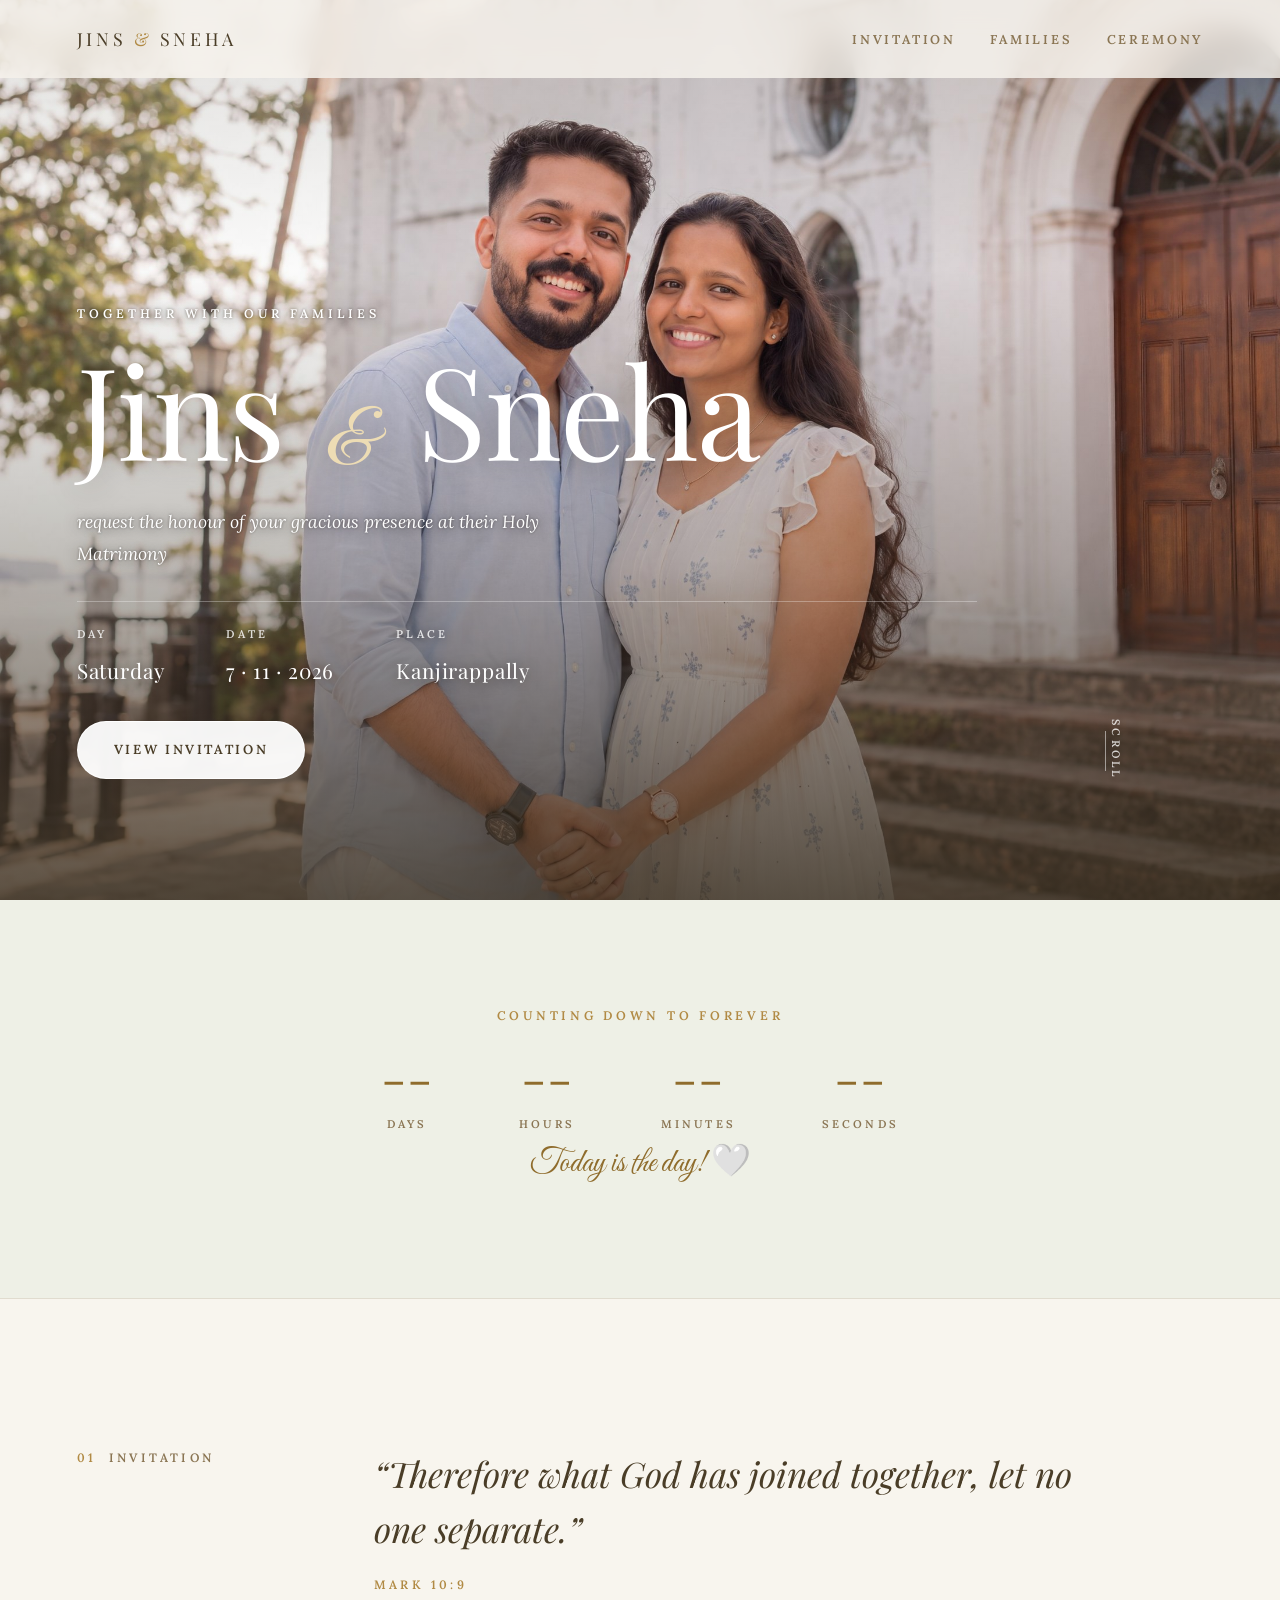
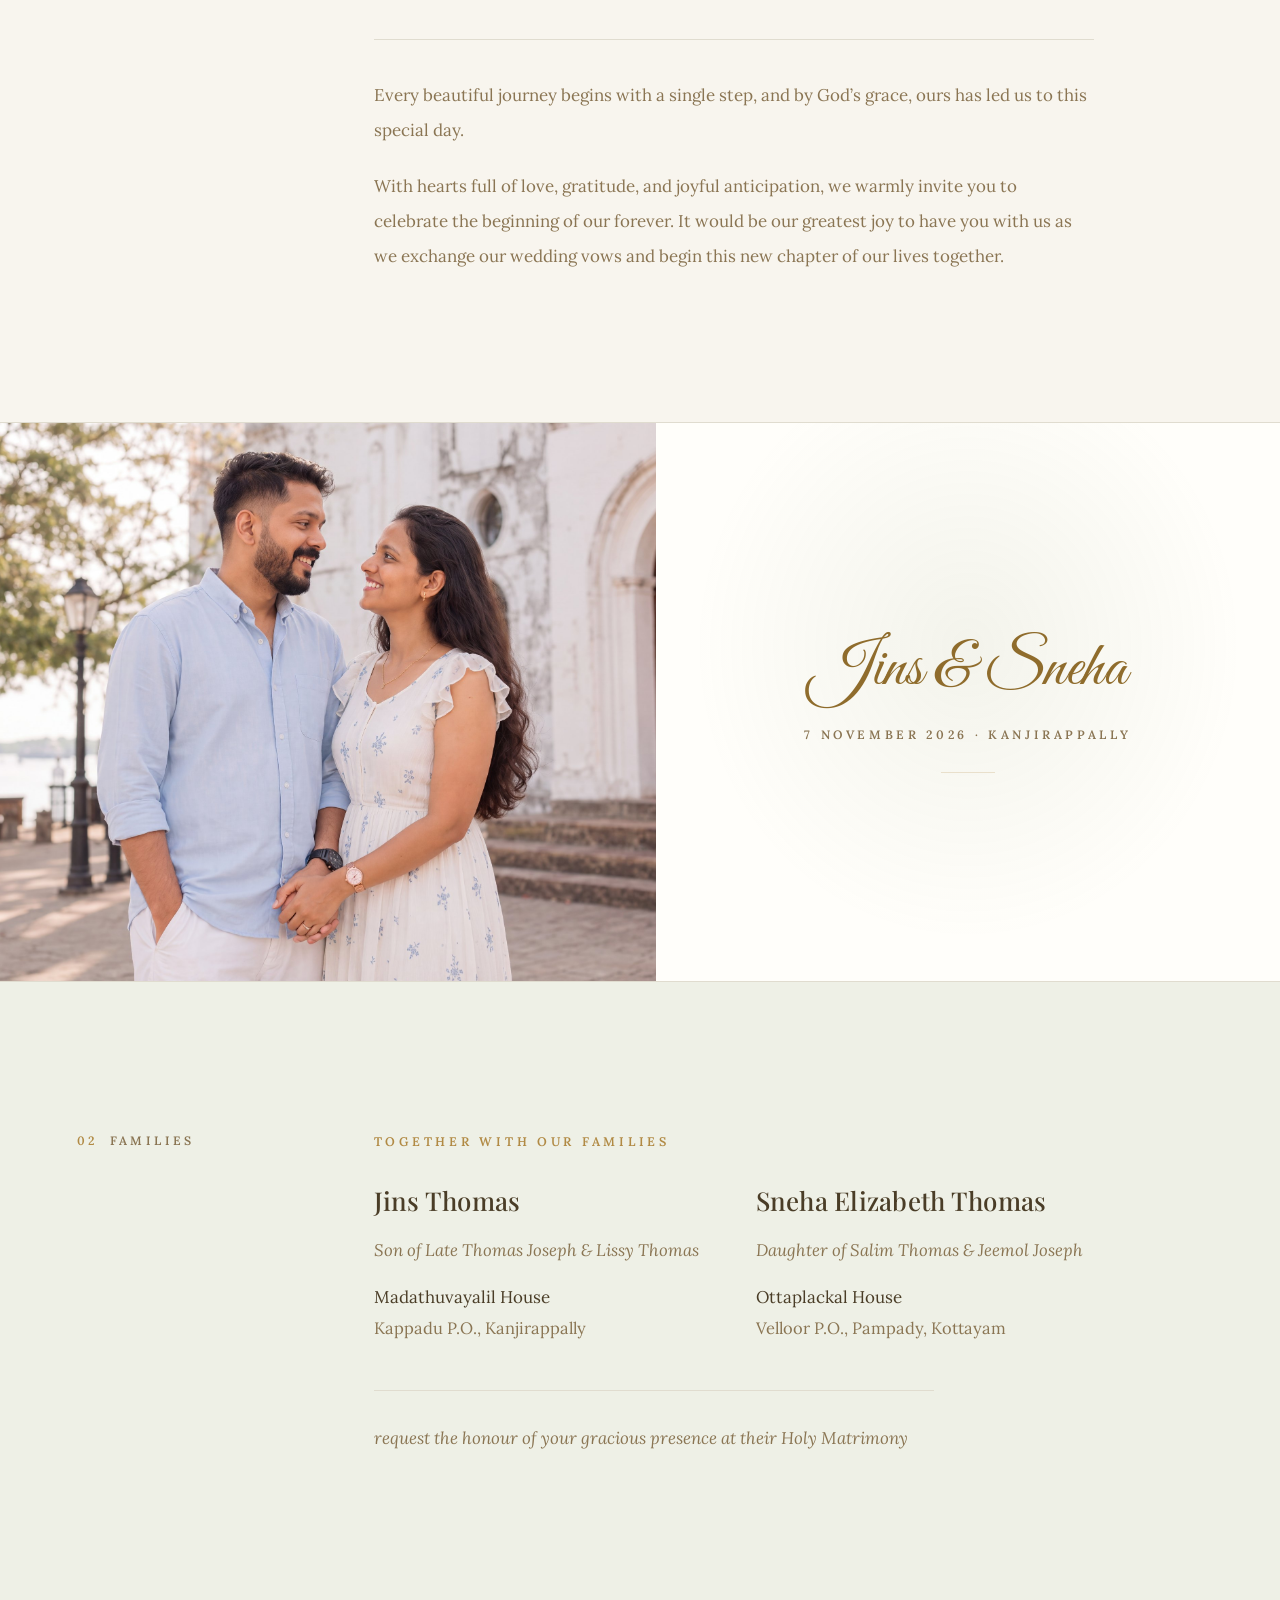
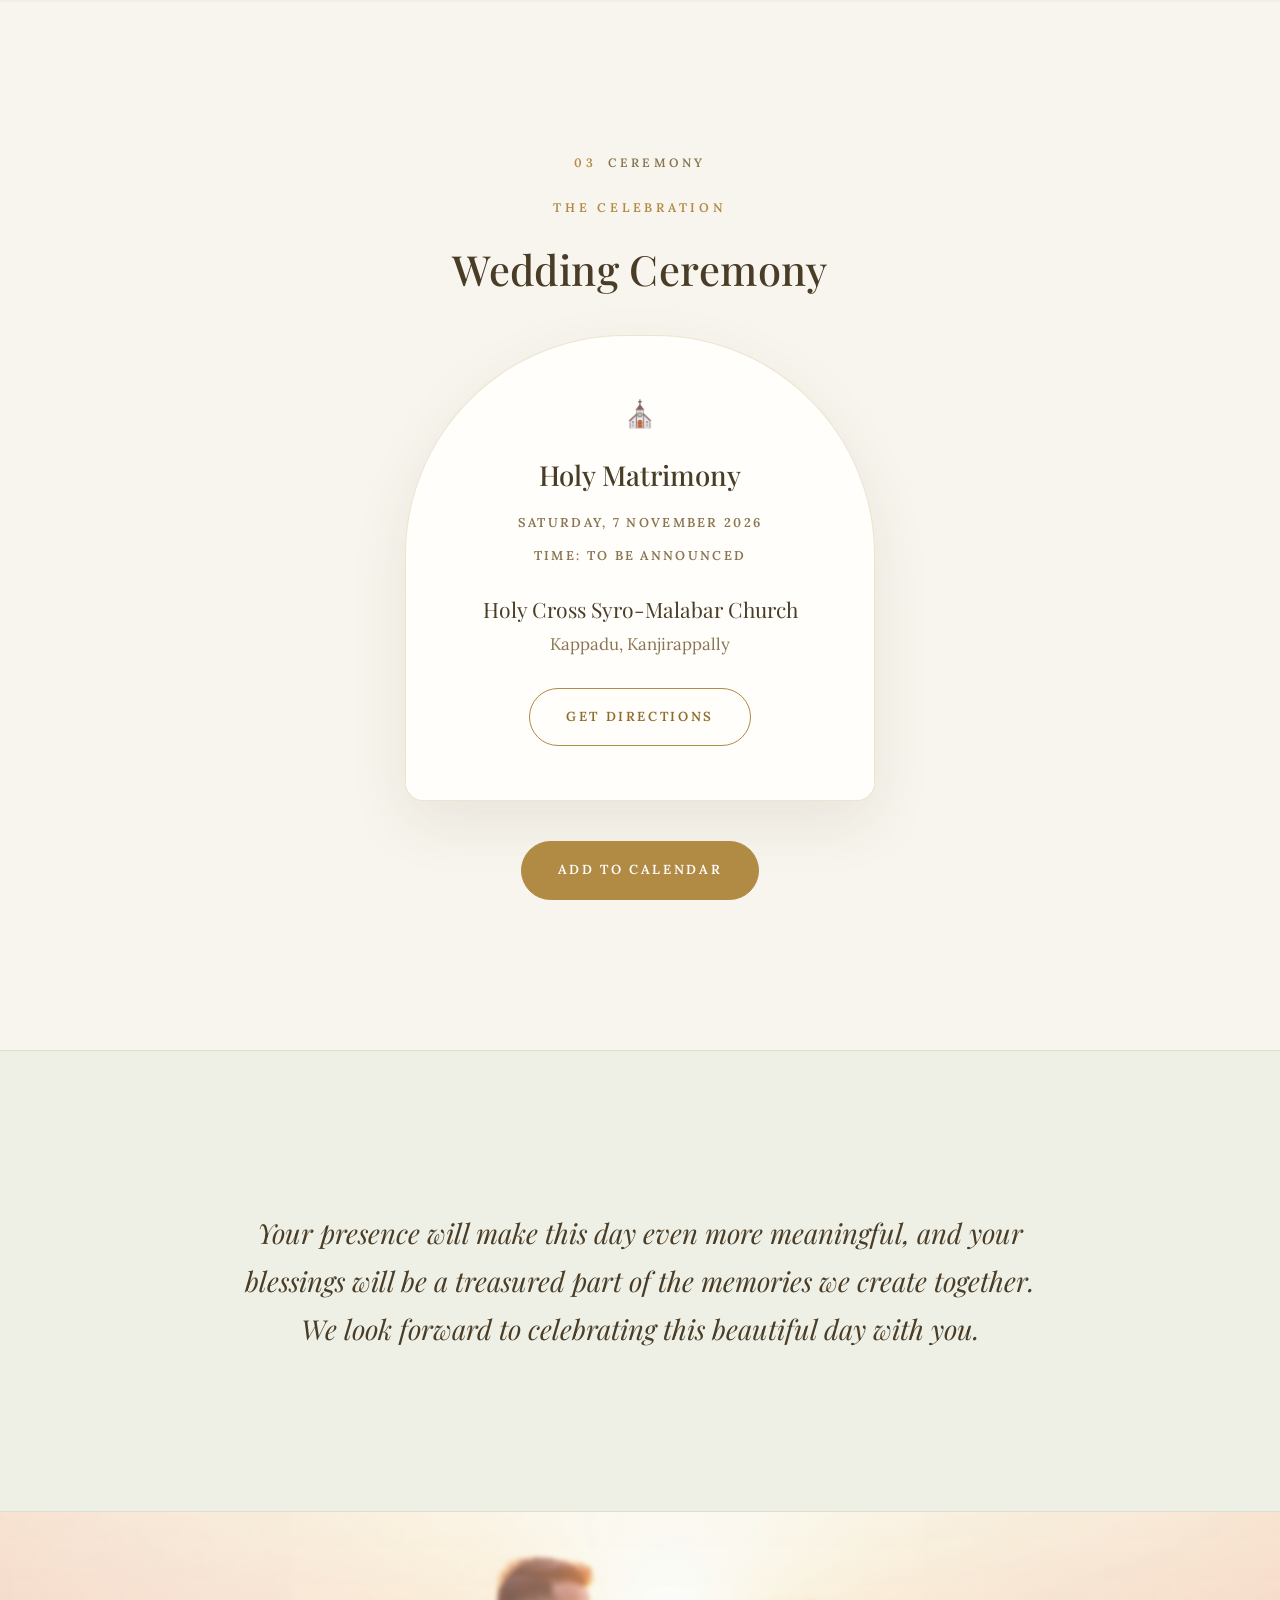
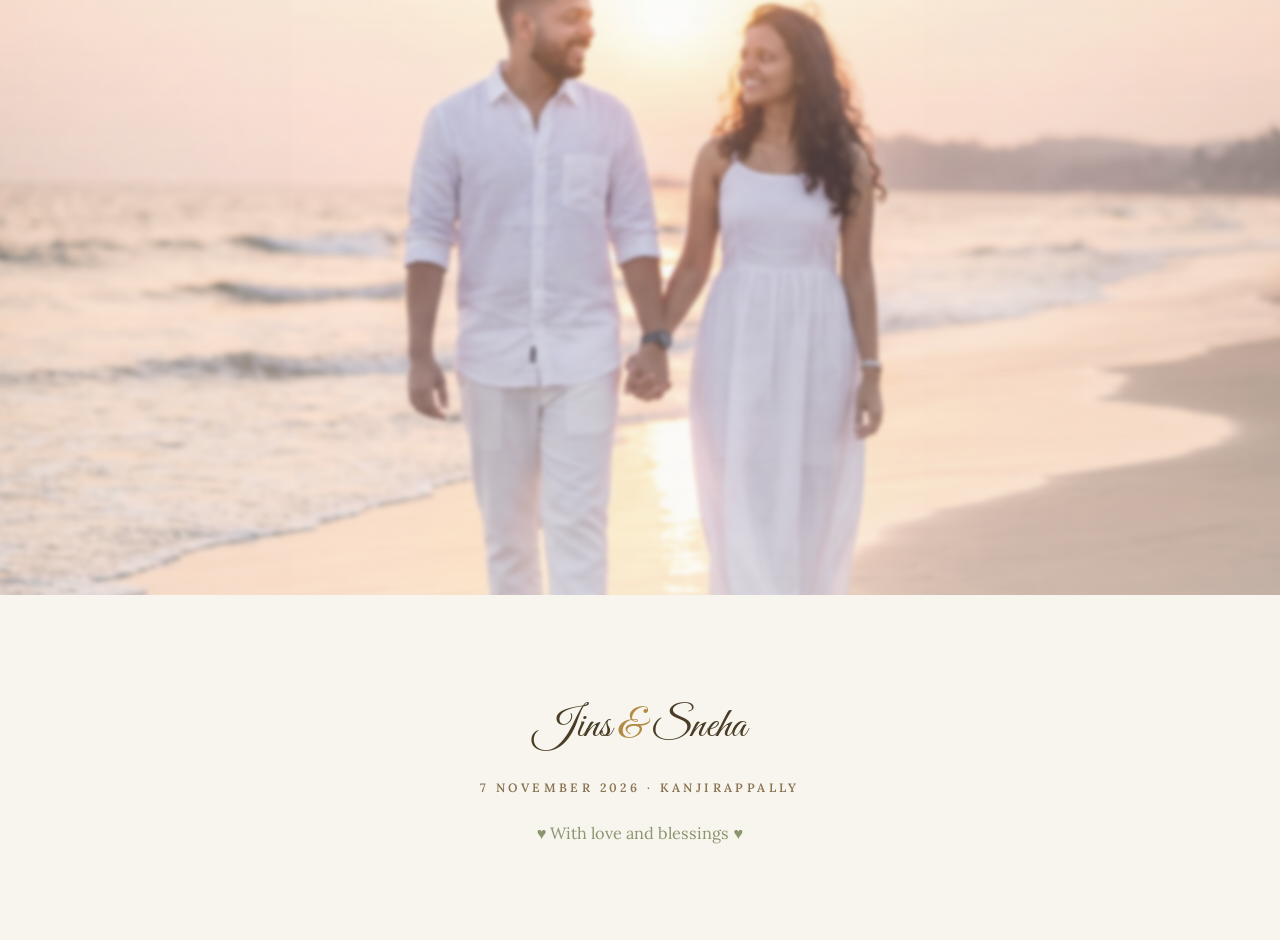
==== commit 06024e49: "Wedding invite: church photographs, upscaled Replaces the two meadow photographs with the church por" ====
--- a/jins+sneha+marriage/index.html
+++ b/jins+sneha+marriage/index.html
@@ -1,190 +1,190 @@
-<!DOCTYPE html>
-<html lang="en">
-<head>
-  <meta charset="UTF-8" />
-  <meta name="viewport" content="width=device-width, initial-scale=1.0" />
-
-  <title>Jins &amp; Sneha — Wedding Invitation</title>
-  <meta name="description" content="Together with our families, Jins Thomas and Sneha Elizabeth Thomas warmly invite you to their Holy Matrimony on 7 November 2026 at Holy Cross Syro-Malabar Church, Kappadu, Kanjirappally." />
-  <link rel="canonical" href="https://jinsthomas.dev/jins+sneha+marriage/" />
-
-  <meta property="og:title" content="Jins &amp; Sneha — Wedding Invitation" />
-  <meta property="og:description" content="We warmly invite you to celebrate our Holy Matrimony on 7 November 2026 at Holy Cross Syro-Malabar Church, Kappadu." />
-  <meta property="og:type" content="website" />
-  <meta property="og:url" content="https://jinsthomas.dev/jins+sneha+marriage/" />
-  <meta property="og:image" content="https://jinsthomas.dev/jins+sneha+marriage/og-cover.jpg" />
-  <meta property="og:image:width" content="1200" />
-  <meta property="og:image:height" content="630" />
-  <meta property="og:image:alt" content="Jins and Sneha holding hands in a sunlit meadow" />
-  <meta name="twitter:card" content="summary_large_image" />
-  <meta name="twitter:title" content="Jins &amp; Sneha — Wedding Invitation" />
-  <meta name="twitter:description" content="7 November 2026 · Holy Cross Syro-Malabar Church, Kappadu, Kanjirappally." />
-  <meta name="twitter:image" content="https://jinsthomas.dev/jins+sneha+marriage/og-cover.jpg" />
-
-  <link rel="icon" href="favicon.svg" type="image/svg+xml" />
-  <meta name="theme-color" content="#f8f5ee" />
-
-  <link rel="preconnect" href="https://fonts.googleapis.com" />
-  <link rel="preconnect" href="https://fonts.gstatic.com" crossorigin />
-  <link href="https://fonts.googleapis.com/css2?family=Playfair+Display:ital,wght@0,400;0,500;0,600;1,400&family=Lora:ital,wght@0,400;0,500;0,600;1,400&family=Great+Vibes&display=swap" rel="stylesheet" />
-  <link rel="stylesheet" href="d7.css" />
-</head>
-<body>
-
-  <!-- ===== Navigation ===== -->
-  <nav class="nav" id="nav">
-    <div class="nav-inner">
-      <a href="#top" class="monogram">Jins <span>&amp;</span> Sneha</a>
-      <button class="nav-toggle" id="navToggle" aria-label="Open menu" aria-expanded="false">
-        <span></span><span></span><span></span>
-      </button>
-      <ul class="nav-links" id="navLinks">
-        <li><a href="#invitation">Invitation</a></li>
-        <li><a href="#families">Families</a></li>
-        <li><a href="#ceremony">Ceremony</a></li>
-      </ul>
-    </div>
-  </nav>
-
-  <!-- ===== Cover: names set over the photograph ===== -->
-  <header class="cover" id="top">
-    <figure class="cover-photo">
-      <img src="img/meadow.jpg" alt="Jins and Sneha" />
-    </figure>
-
-    <div class="cover-inner">
-      <p class="prelude">Together with our families</p>
-
-      <h1 class="couple">
-        <span class="couple-name">Jins</span>
-        <span class="amp">&amp;</span>
-        <span class="couple-name">Sneha</span>
-      </h1>
-
-      <p class="tagline">request the honour of your gracious presence at their Holy Matrimony</p>
-
-      <dl class="cover-meta">
-        <div><dt>Day</dt><dd>Saturday</dd></div>
-        <div><dt>Date</dt><dd>7 · 11 · 2026</dd></div>
-        <div><dt>Place</dt><dd>Kanjirappally</dd></div>
-      </dl>
-
-      <a href="#invitation" class="btn btn-primary">View Invitation</a>
-    </div>
-
-    <a href="#countdown" class="scroll-cue" aria-label="Scroll down">Scroll</a>
-  </header>
-
-  <!-- ===== Countdown ===== -->
-  <section class="countdown-section" id="countdown">
-    <p class="section-kicker">Counting down to forever</p>
-    <div class="countdown" id="countdown-timer" aria-live="polite">
-      <div class="cd-unit"><span class="cd-num" id="cd-days">--</span><span class="cd-label">Days</span></div>
-      <div class="cd-unit"><span class="cd-num" id="cd-hours">--</span><span class="cd-label">Hours</span></div>
-      <div class="cd-unit"><span class="cd-num" id="cd-mins">--</span><span class="cd-label">Minutes</span></div>
-      <div class="cd-unit"><span class="cd-num" id="cd-secs">--</span><span class="cd-label">Seconds</span></div>
-    </div>
-    <p class="countdown-done" id="countdown-done" hidden>Today is the day! 🤍</p>
-  </section>
-
-  <!-- ===== 01 Invitation ===== -->
-  <section class="invitation" id="invitation">
-    <div class="col-label reveal"><span>01</span> Invitation</div>
-    <div class="col-body reveal">
-      <p class="verse-text">&ldquo;Therefore what God has joined together, let no one separate.&rdquo;</p>
-      <p class="verse-ref">Mark 10:9</p>
-      <div class="invitation-message">
-        <p>Every beautiful journey begins with a single step, and by God&rsquo;s grace, ours has led us to this special day.</p>
-        <p>With hearts full of love, gratitude, and joyful anticipation, we warmly invite you to celebrate the beginning of our forever. It would be our greatest joy to have you with us as we exchange our wedding vows and begin this new chapter of our lives together.</p>
-      </div>
-    </div>
-  </section>
-
-  <!-- ===== Split photograph ===== -->
-  <section class="split">
-    <figure class="split-photo reveal">
-      <img src="img/meadow-tall.jpg" alt="Jins and Sneha" loading="lazy" />
-    </figure>
-    <div class="split-text reveal">
-      <p class="split-script">Jins &amp; Sneha</p>
-      <p class="split-note">7 November 2026 · Kanjirappally</p>
-    </div>
-  </section>
-
-  <!-- ===== 02 Families ===== -->
-  <section class="families" id="families">
-    <div class="col-label reveal"><span>02</span> Families</div>
-    <div class="col-body">
-      <p class="section-kicker reveal">Together with our families</p>
-
-      <div class="families-grid">
-        <div class="family-block reveal">
-          <h3 class="family-name">Jins Thomas</h3>
-          <p class="family-parents">Son of Late Thomas Joseph &amp; Lissy Thomas</p>
-          <p class="family-house">Madathuvayalil House</p>
-          <p class="family-address">Kappadu P.O., Kanjirappally</p>
-        </div>
-
-        <div class="family-block reveal">
-          <h3 class="family-name">Sneha Elizabeth Thomas</h3>
-          <p class="family-parents">Daughter of Salim Thomas &amp; Jeemol Joseph</p>
-          <p class="family-house">Ottaplackal House</p>
-          <p class="family-address">Velloor P.O., Pampady, Kottayam</p>
-        </div>
-      </div>
-
-      <p class="families-request reveal">request the honour of your gracious presence at their Holy Matrimony</p>
-    </div>
-  </section>
-
-  <!-- ===== 03 Ceremony (arched card) ===== -->
-  <section class="events" id="ceremony">
-    <div class="events-head reveal">
-      <p class="col-label col-label-centre"><span>03</span> Ceremony</p>
-      <p class="section-kicker">The Celebration</p>
-      <h2 class="section-title">Wedding Ceremony</h2>
-    </div>
-
-    <div class="events-grid">
-      <article class="event-card reveal">
-        <span class="event-icon">⛪</span>
-        <h3>Holy Matrimony</h3>
-        <p class="event-meta event-date">Saturday, 7 November 2026</p>
-        <!-- EDIT ME: ceremony time once confirmed -->
-        <p class="event-meta event-time">Time: To be announced</p>
-        <p class="event-venue">Holy Cross Syro-Malabar Church</p>
-        <p class="event-address">Kappadu, Kanjirappally</p>
-        <div class="event-actions">
-          <a class="btn btn-outline" target="_blank" rel="noopener"
-             href="https://www.google.com/maps/dir/?api=1&destination=Holy+Cross+Syro-Malabar+Church%2C+Kappadu%2C+Kanjirappally%2C+Kerala">Get Directions</a>
-        </div>
-      </article>
-    </div>
-
-    <div class="events-cta reveal">
-      <a class="btn btn-primary" id="addToCalendar" href="#">Add to Calendar</a>
-    </div>
-  </section>
-
-  <!-- ===== Closing blessing ===== -->
-  <section class="verse" id="closing">
-    <p class="closing-message reveal">Your presence will make this day even more meaningful, and your blessings will be a treasured part of the memories we create together. We look forward to celebrating this beautiful day with you.</p>
-  </section>
-
-  <!-- ===== Closing photograph ===== -->
-  <section class="finale" id="finale">
-    <figure class="finale-photo">
-      <img src="img/beach.jpg" alt="Jins and Sneha" loading="lazy" />
-    </figure>
-  </section>
-
-  <!-- ===== Footer ===== -->
-  <footer class="footer" id="footer">
-    <p class="footer-couple">Jins <span>&amp;</span> Sneha</p>
-    <p class="footer-note">7 November 2026 · Kanjirappally</p>
-    <p class="footer-made">&hearts; With love and blessings &hearts;</p>
-  </footer>
-
-  <script src="wedding.js"></script>
-</body>
-</html>
+<!DOCTYPE html>
+<html lang="en">
+<head>
+  <meta charset="UTF-8" />
+  <meta name="viewport" content="width=device-width, initial-scale=1.0" />
+
+  <title>Jins &amp; Sneha — Wedding Invitation</title>
+  <meta name="description" content="Together with our families, Jins Thomas and Sneha Elizabeth Thomas warmly invite you to their Holy Matrimony on 7 November 2026 at Holy Cross Syro-Malabar Church, Kappadu, Kanjirappally." />
+  <link rel="canonical" href="https://jinsthomas.dev/jins+sneha+marriage/" />
+
+  <meta property="og:title" content="Jins &amp; Sneha — Wedding Invitation" />
+  <meta property="og:description" content="We warmly invite you to celebrate our Holy Matrimony on 7 November 2026 at Holy Cross Syro-Malabar Church, Kappadu." />
+  <meta property="og:type" content="website" />
+  <meta property="og:url" content="https://jinsthomas.dev/jins+sneha+marriage/" />
+  <meta property="og:image" content="https://jinsthomas.dev/jins+sneha+marriage/og-cover.jpg" />
+  <meta property="og:image:width" content="1200" />
+  <meta property="og:image:height" content="900" />
+  <meta property="og:image:alt" content="Jins and Sneha outside the church" />
+  <meta name="twitter:card" content="summary_large_image" />
+  <meta name="twitter:title" content="Jins &amp; Sneha — Wedding Invitation" />
+  <meta name="twitter:description" content="7 November 2026 · Holy Cross Syro-Malabar Church, Kappadu, Kanjirappally." />
+  <meta name="twitter:image" content="https://jinsthomas.dev/jins+sneha+marriage/og-cover.jpg" />
+
+  <link rel="icon" href="favicon.svg" type="image/svg+xml" />
+  <meta name="theme-color" content="#f8f5ee" />
+
+  <link rel="preconnect" href="https://fonts.googleapis.com" />
+  <link rel="preconnect" href="https://fonts.gstatic.com" crossorigin />
+  <link href="https://fonts.googleapis.com/css2?family=Playfair+Display:ital,wght@0,400;0,500;0,600;1,400&family=Lora:ital,wght@0,400;0,500;0,600;1,400&family=Great+Vibes&display=swap" rel="stylesheet" />
+  <link rel="stylesheet" href="d7.css" />
+</head>
+<body>
+
+  <!-- ===== Navigation ===== -->
+  <nav class="nav" id="nav">
+    <div class="nav-inner">
+      <a href="#top" class="monogram">Jins <span>&amp;</span> Sneha</a>
+      <button class="nav-toggle" id="navToggle" aria-label="Open menu" aria-expanded="false">
+        <span></span><span></span><span></span>
+      </button>
+      <ul class="nav-links" id="navLinks">
+        <li><a href="#invitation">Invitation</a></li>
+        <li><a href="#families">Families</a></li>
+        <li><a href="#ceremony">Ceremony</a></li>
+      </ul>
+    </div>
+  </nav>
+
+  <!-- ===== Cover: names set over the photograph ===== -->
+  <header class="cover" id="top">
+    <figure class="cover-photo">
+      <img src="img/church-front.jpg" alt="Jins and Sneha" />
+    </figure>
+
+    <div class="cover-inner">
+      <p class="prelude">Together with our families</p>
+
+      <h1 class="couple">
+        <span class="couple-name">Jins</span>
+        <span class="amp">&amp;</span>
+        <span class="couple-name">Sneha</span>
+      </h1>
+
+      <p class="tagline">request the honour of your gracious presence at their Holy Matrimony</p>
+
+      <dl class="cover-meta">
+        <div><dt>Day</dt><dd>Saturday</dd></div>
+        <div><dt>Date</dt><dd>7 · 11 · 2026</dd></div>
+        <div><dt>Place</dt><dd>Kanjirappally</dd></div>
+      </dl>
+
+      <a href="#invitation" class="btn btn-primary">View Invitation</a>
+    </div>
+
+    <a href="#countdown" class="scroll-cue" aria-label="Scroll down">Scroll</a>
+  </header>
+
+  <!-- ===== Countdown ===== -->
+  <section class="countdown-section" id="countdown">
+    <p class="section-kicker">Counting down to forever</p>
+    <div class="countdown" id="countdown-timer" aria-live="polite">
+      <div class="cd-unit"><span class="cd-num" id="cd-days">--</span><span class="cd-label">Days</span></div>
+      <div class="cd-unit"><span class="cd-num" id="cd-hours">--</span><span class="cd-label">Hours</span></div>
+      <div class="cd-unit"><span class="cd-num" id="cd-mins">--</span><span class="cd-label">Minutes</span></div>
+      <div class="cd-unit"><span class="cd-num" id="cd-secs">--</span><span class="cd-label">Seconds</span></div>
+    </div>
+    <p class="countdown-done" id="countdown-done" hidden>Today is the day! 🤍</p>
+  </section>
+
+  <!-- ===== 01 Invitation ===== -->
+  <section class="invitation" id="invitation">
+    <div class="col-label reveal"><span>01</span> Invitation</div>
+    <div class="col-body reveal">
+      <p class="verse-text">&ldquo;Therefore what God has joined together, let no one separate.&rdquo;</p>
+      <p class="verse-ref">Mark 10:9</p>
+      <div class="invitation-message">
+        <p>Every beautiful journey begins with a single step, and by God&rsquo;s grace, ours has led us to this special day.</p>
+        <p>With hearts full of love, gratitude, and joyful anticipation, we warmly invite you to celebrate the beginning of our forever. It would be our greatest joy to have you with us as we exchange our wedding vows and begin this new chapter of our lives together.</p>
+      </div>
+    </div>
+  </section>
+
+  <!-- ===== Split photograph ===== -->
+  <section class="split">
+    <figure class="split-photo reveal">
+      <img src="img/church-look.jpg" alt="Jins and Sneha" loading="lazy" />
+    </figure>
+    <div class="split-text reveal">
+      <p class="split-script">Jins &amp; Sneha</p>
+      <p class="split-note">7 November 2026 · Kanjirappally</p>
+    </div>
+  </section>
+
+  <!-- ===== 02 Families ===== -->
+  <section class="families" id="families">
+    <div class="col-label reveal"><span>02</span> Families</div>
+    <div class="col-body">
+      <p class="section-kicker reveal">Together with our families</p>
+
+      <div class="families-grid">
+        <div class="family-block reveal">
+          <h3 class="family-name">Jins Thomas</h3>
+          <p class="family-parents">Son of Late Thomas Joseph &amp; Lissy Thomas</p>
+          <p class="family-house">Madathuvayalil House</p>
+          <p class="family-address">Kappadu P.O., Kanjirappally</p>
+        </div>
+
+        <div class="family-block reveal">
+          <h3 class="family-name">Sneha Elizabeth Thomas</h3>
+          <p class="family-parents">Daughter of Salim Thomas &amp; Jeemol Joseph</p>
+          <p class="family-house">Ottaplackal House</p>
+          <p class="family-address">Velloor P.O., Pampady, Kottayam</p>
+        </div>
+      </div>
+
+      <p class="families-request reveal">request the honour of your gracious presence at their Holy Matrimony</p>
+    </div>
+  </section>
+
+  <!-- ===== 03 Ceremony (arched card) ===== -->
+  <section class="events" id="ceremony">
+    <div class="events-head reveal">
+      <p class="col-label col-label-centre"><span>03</span> Ceremony</p>
+      <p class="section-kicker">The Celebration</p>
+      <h2 class="section-title">Wedding Ceremony</h2>
+    </div>
+
+    <div class="events-grid">
+      <article class="event-card reveal">
+        <span class="event-icon">⛪</span>
+        <h3>Holy Matrimony</h3>
+        <p class="event-meta event-date">Saturday, 7 November 2026</p>
+        <!-- EDIT ME: ceremony time once confirmed -->
+        <p class="event-meta event-time">Time: To be announced</p>
+        <p class="event-venue">Holy Cross Syro-Malabar Church</p>
+        <p class="event-address">Kappadu, Kanjirappally</p>
+        <div class="event-actions">
+          <a class="btn btn-outline" target="_blank" rel="noopener"
+             href="https://www.google.com/maps/dir/?api=1&destination=Holy+Cross+Syro-Malabar+Church%2C+Kappadu%2C+Kanjirappally%2C+Kerala">Get Directions</a>
+        </div>
+      </article>
+    </div>
+
+    <div class="events-cta reveal">
+      <a class="btn btn-primary" id="addToCalendar" href="#">Add to Calendar</a>
+    </div>
+  </section>
+
+  <!-- ===== Closing blessing ===== -->
+  <section class="verse" id="closing">
+    <p class="closing-message reveal">Your presence will make this day even more meaningful, and your blessings will be a treasured part of the memories we create together. We look forward to celebrating this beautiful day with you.</p>
+  </section>
+
+  <!-- ===== Closing photograph ===== -->
+  <section class="finale" id="finale">
+    <figure class="finale-photo">
+      <img src="img/beach.jpg" alt="Jins and Sneha" loading="lazy" />
+    </figure>
+  </section>
+
+  <!-- ===== Footer ===== -->
+  <footer class="footer" id="footer">
+    <p class="footer-couple">Jins <span>&amp;</span> Sneha</p>
+    <p class="footer-note">7 November 2026 · Kanjirappally</p>
+    <p class="footer-made">&hearts; With love and blessings &hearts;</p>
+  </footer>
+
+  <script src="wedding.js"></script>
+</body>
+</html>
--- a/jins+sneha+marriage/d7.css
+++ b/jins+sneha+marriage/d7.css
@@ -139,7 +139,9 @@
 
 .prelude {
   font-family: var(--serif); font-size: 0.78rem; font-weight: 600; letter-spacing: 0.32em;
-  text-transform: uppercase; color: rgba(255, 255, 255, 0.82); margin-bottom: 18px;
+  text-transform: uppercase; color: #fff; margin-bottom: 18px;
+  /* Legible over the bright church without darkening the photograph */
+  text-shadow: 0 1px 12px rgba(40, 32, 20, 0.75), 0 0 3px rgba(40, 32, 20, 0.5);
 }
 .couple {
   font-family: var(--display); font-weight: 400;
@@ -153,7 +155,8 @@
 }
 .tagline {
   margin-top: 22px; max-width: 540px; font-size: 1.1rem; font-style: italic;
-  color: rgba(255, 255, 255, 0.88); line-height: 1.85;
+  color: #fff; line-height: 1.85;
+  text-shadow: 0 1px 14px rgba(40, 32, 20, 0.7), 0 0 3px rgba(40, 32, 20, 0.45);
 }
 .cover-meta {
   display: flex; flex-wrap: wrap; gap: clamp(28px, 5vw, 62px);
@@ -161,9 +164,13 @@
 }
 .cover-meta dt {
   font-size: 0.7rem; font-weight: 600; letter-spacing: 0.28em; text-transform: uppercase;
-  color: rgba(255, 255, 255, 0.66); margin-bottom: 6px;
-}
-.cover-meta dd { font-family: var(--display); font-size: 1.3rem; letter-spacing: 0.04em; }
+  color: rgba(255, 255, 255, 0.82); margin-bottom: 6px;
+  text-shadow: 0 1px 10px rgba(40, 32, 20, 0.7);
+}
+.cover-meta dd {
+  font-family: var(--display); font-size: 1.3rem; letter-spacing: 0.04em;
+  text-shadow: 0 1px 14px rgba(40, 32, 20, 0.7);
+}
 .cover-inner .btn-primary { background: rgba(255, 255, 255, 0.95); color: var(--ink); border-color: rgba(255, 255, 255, 0.95); }
 .cover-inner .btn-primary:hover { background: transparent; color: #fff; border-color: #fff; box-shadow: none; }
 
@@ -279,16 +286,21 @@
 
 /* ---------- CLOSING PHOTOGRAPH ---------- */
 .finale {
-  position: relative; min-height: clamp(400px, 66vh, 620px);
+  position: relative; min-height: clamp(450px, 76vh, 740px);
   overflow: hidden; border-top: 1px solid var(--line);
 }
 .finale-photo { position: absolute; inset: 0; }
-.finale-photo img { width: 100%; height: 100%; object-fit: cover; object-position: 50% 26%; }
+.finale-photo img {
+  /* Sits high in the frame so the low sun and both faces stay in shot */
+  width: 100%; height: 100%; object-fit: cover; object-position: 50% 8%;
+  /* Only a soft shadow of the photograph should read through the ivory */
+  opacity: 0.83; filter: blur(2px) saturate(0.93); transform: scale(1.06);
+}
 .finale::after {
   content: ""; position: absolute; inset: 0;
   background:
-    linear-gradient(180deg, rgba(248, 245, 238, 0.30) 0%, rgba(248, 245, 238, 0.06) 40%, rgba(248, 245, 238, 0.42) 100%),
-    linear-gradient(90deg, rgba(139, 150, 112, 0.10), transparent 45%, rgba(176, 141, 87, 0.10));
+    linear-gradient(180deg, rgba(248, 245, 238, 0.22) 0%, rgba(248, 245, 238, 0.03) 45%, rgba(248, 245, 238, 0.33) 100%),
+    linear-gradient(90deg, rgba(139, 150, 112, 0.024), transparent 45%, rgba(176, 141, 87, 0.024));
 }
 
 /* ---------- FOOTER ---------- */
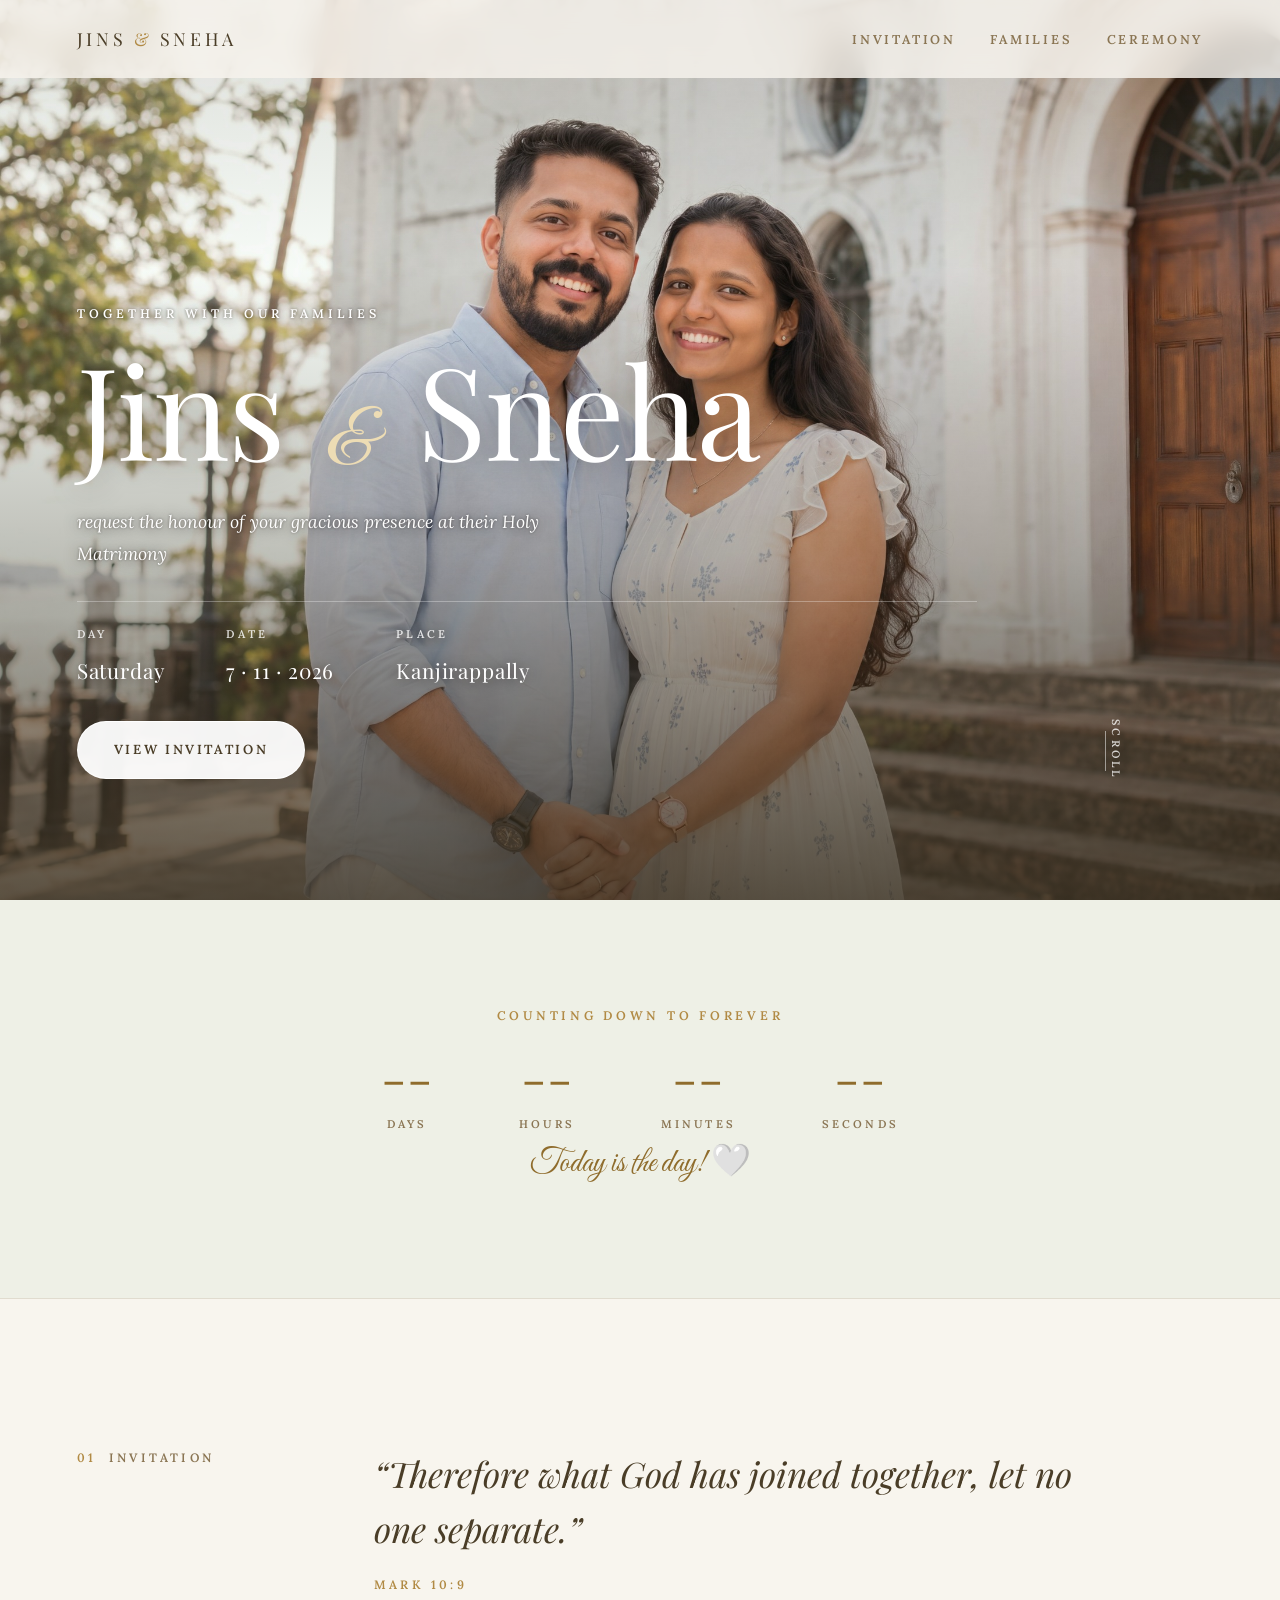
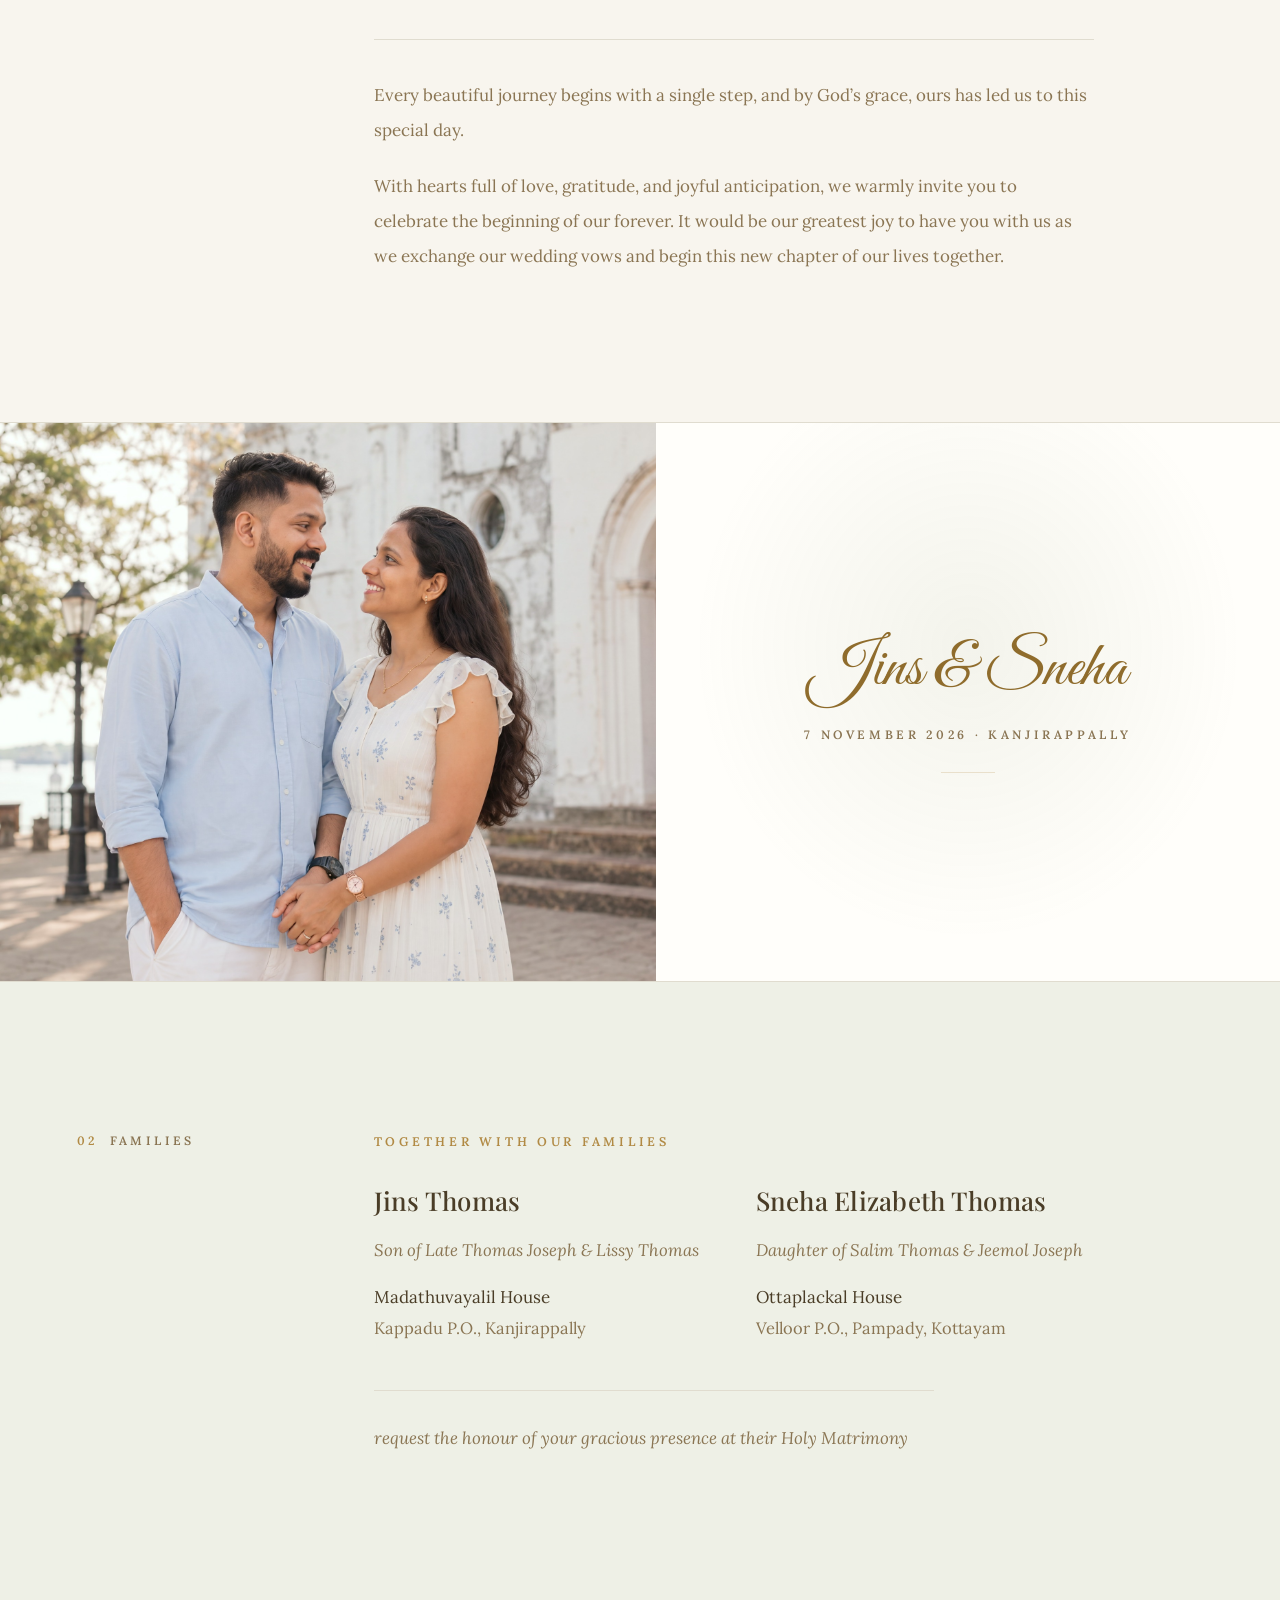
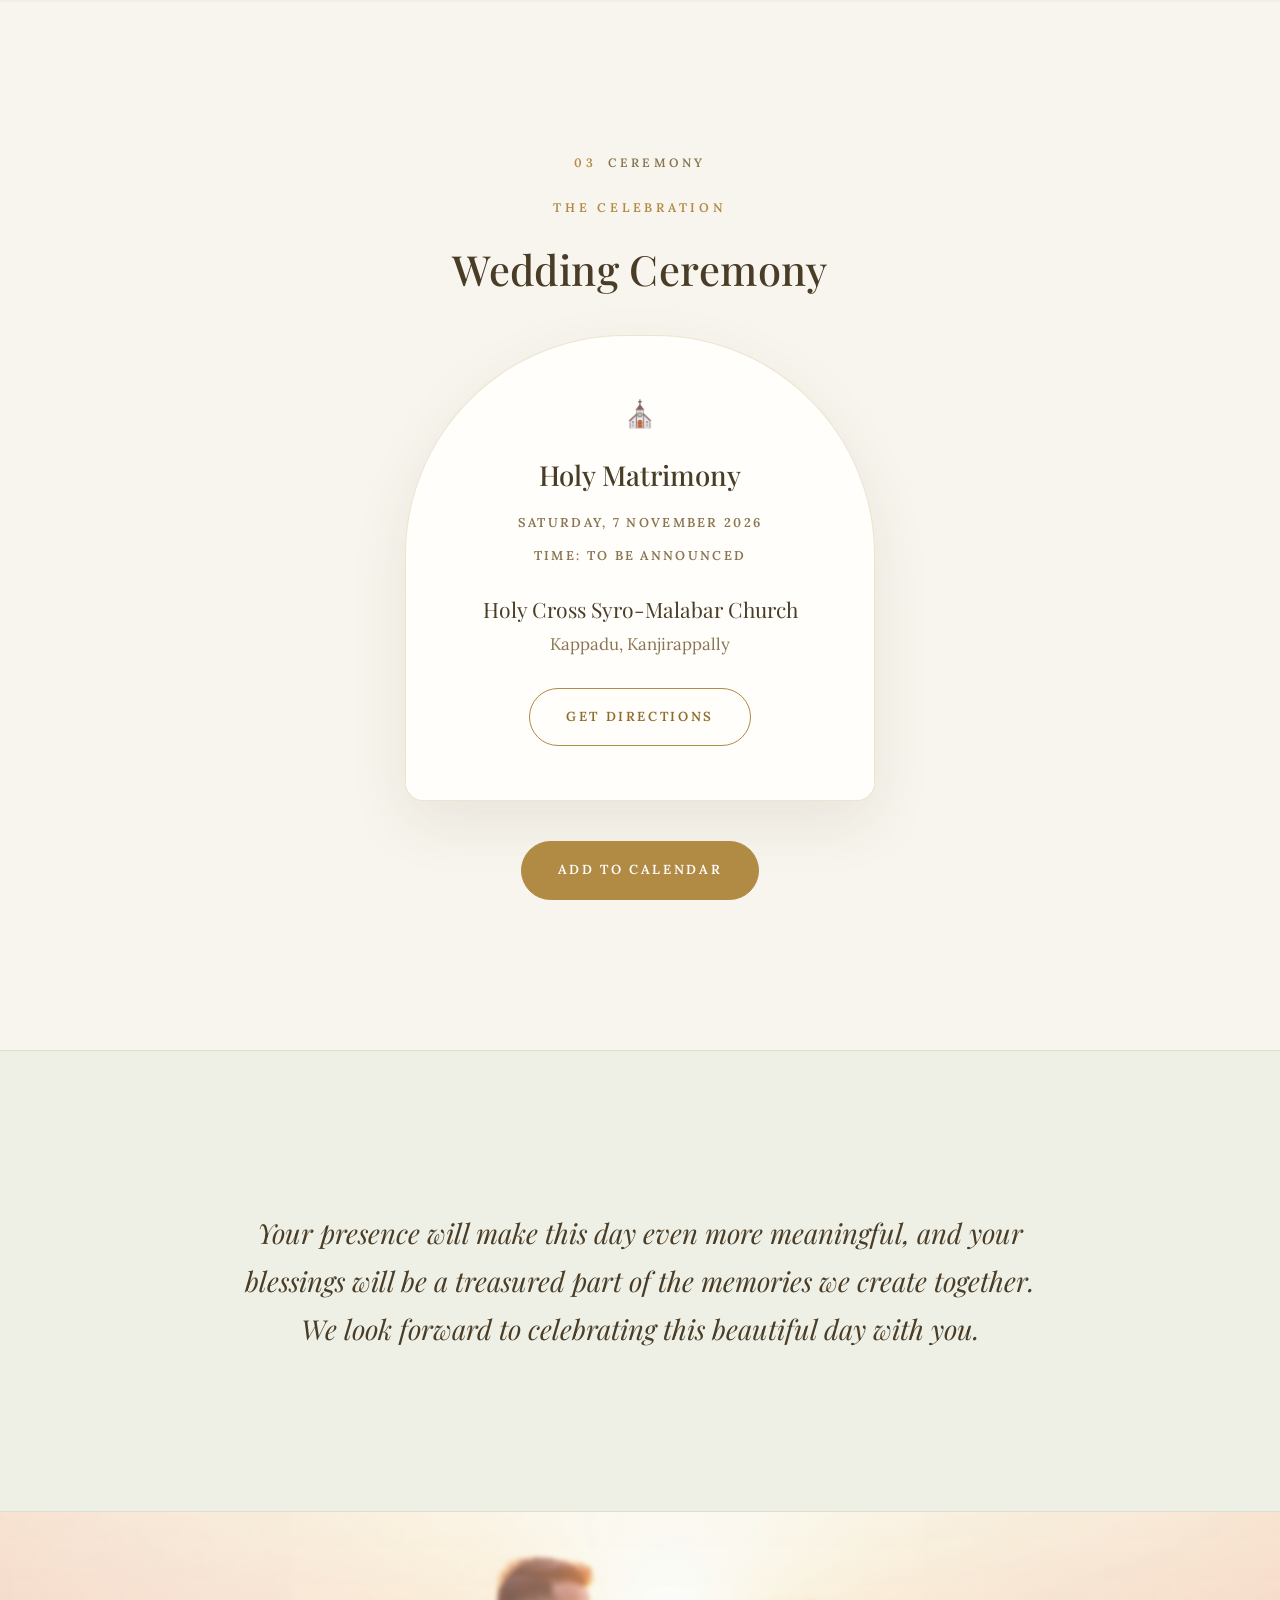
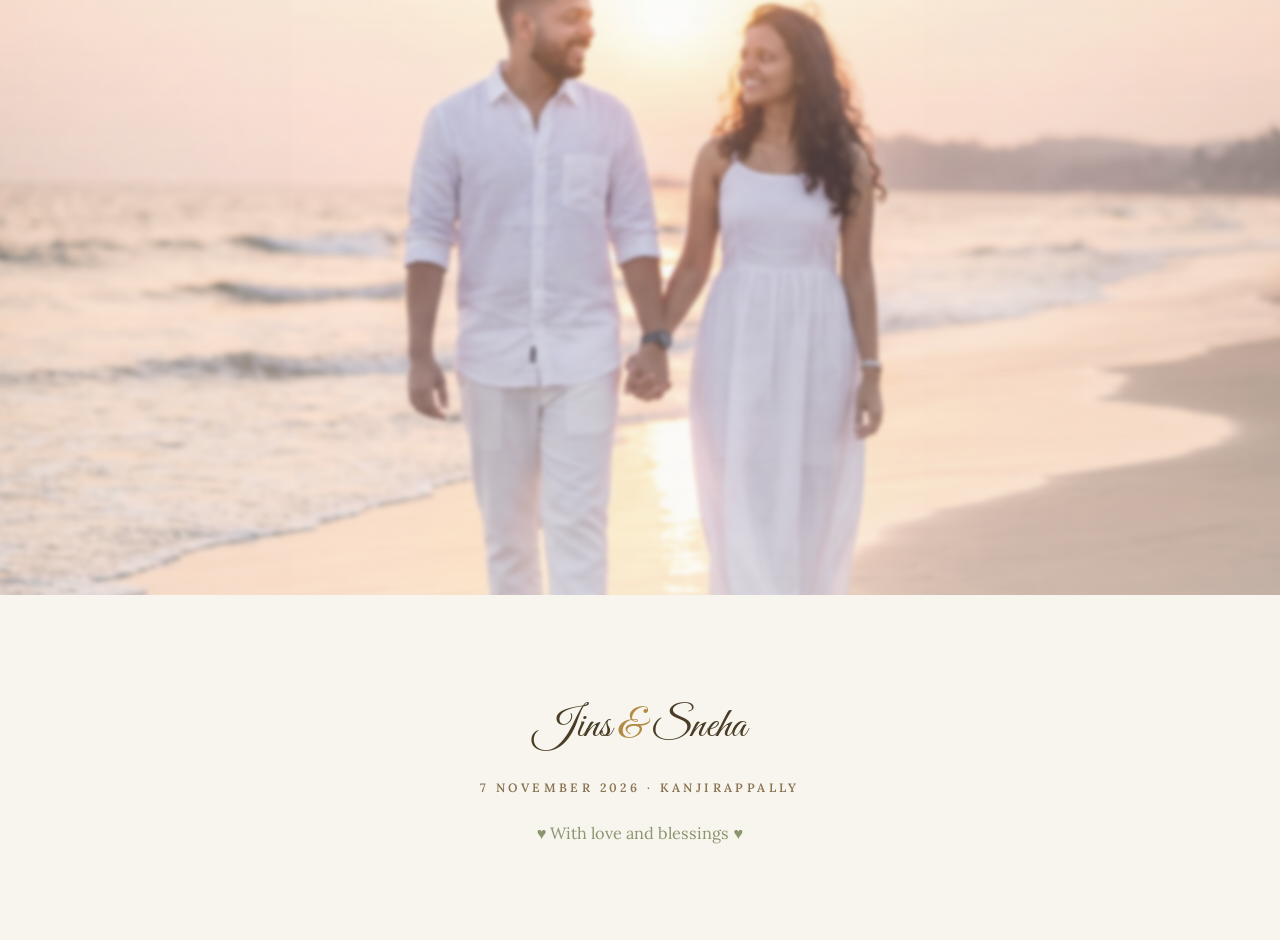
==== commit 7f8cb2c8: "Re-upscale both church photographs with a stricter prompt The first pass reinterpreted faces rather " ====
--- a/jins+sneha+marriage/index.html
+++ b/jins+sneha+marriage/index.html
@@ -14,7 +14,7 @@
   <meta property="og:url" content="https://jinsthomas.dev/jins+sneha+marriage/" />
   <meta property="og:image" content="https://jinsthomas.dev/jins+sneha+marriage/og-cover.jpg" />
   <meta property="og:image:width" content="1200" />
-  <meta property="og:image:height" content="900" />
+  <meta property="og:image:height" content="909" />
   <meta property="og:image:alt" content="Jins and Sneha outside the church" />
   <meta name="twitter:card" content="summary_large_image" />
   <meta name="twitter:title" content="Jins &amp; Sneha — Wedding Invitation" />
